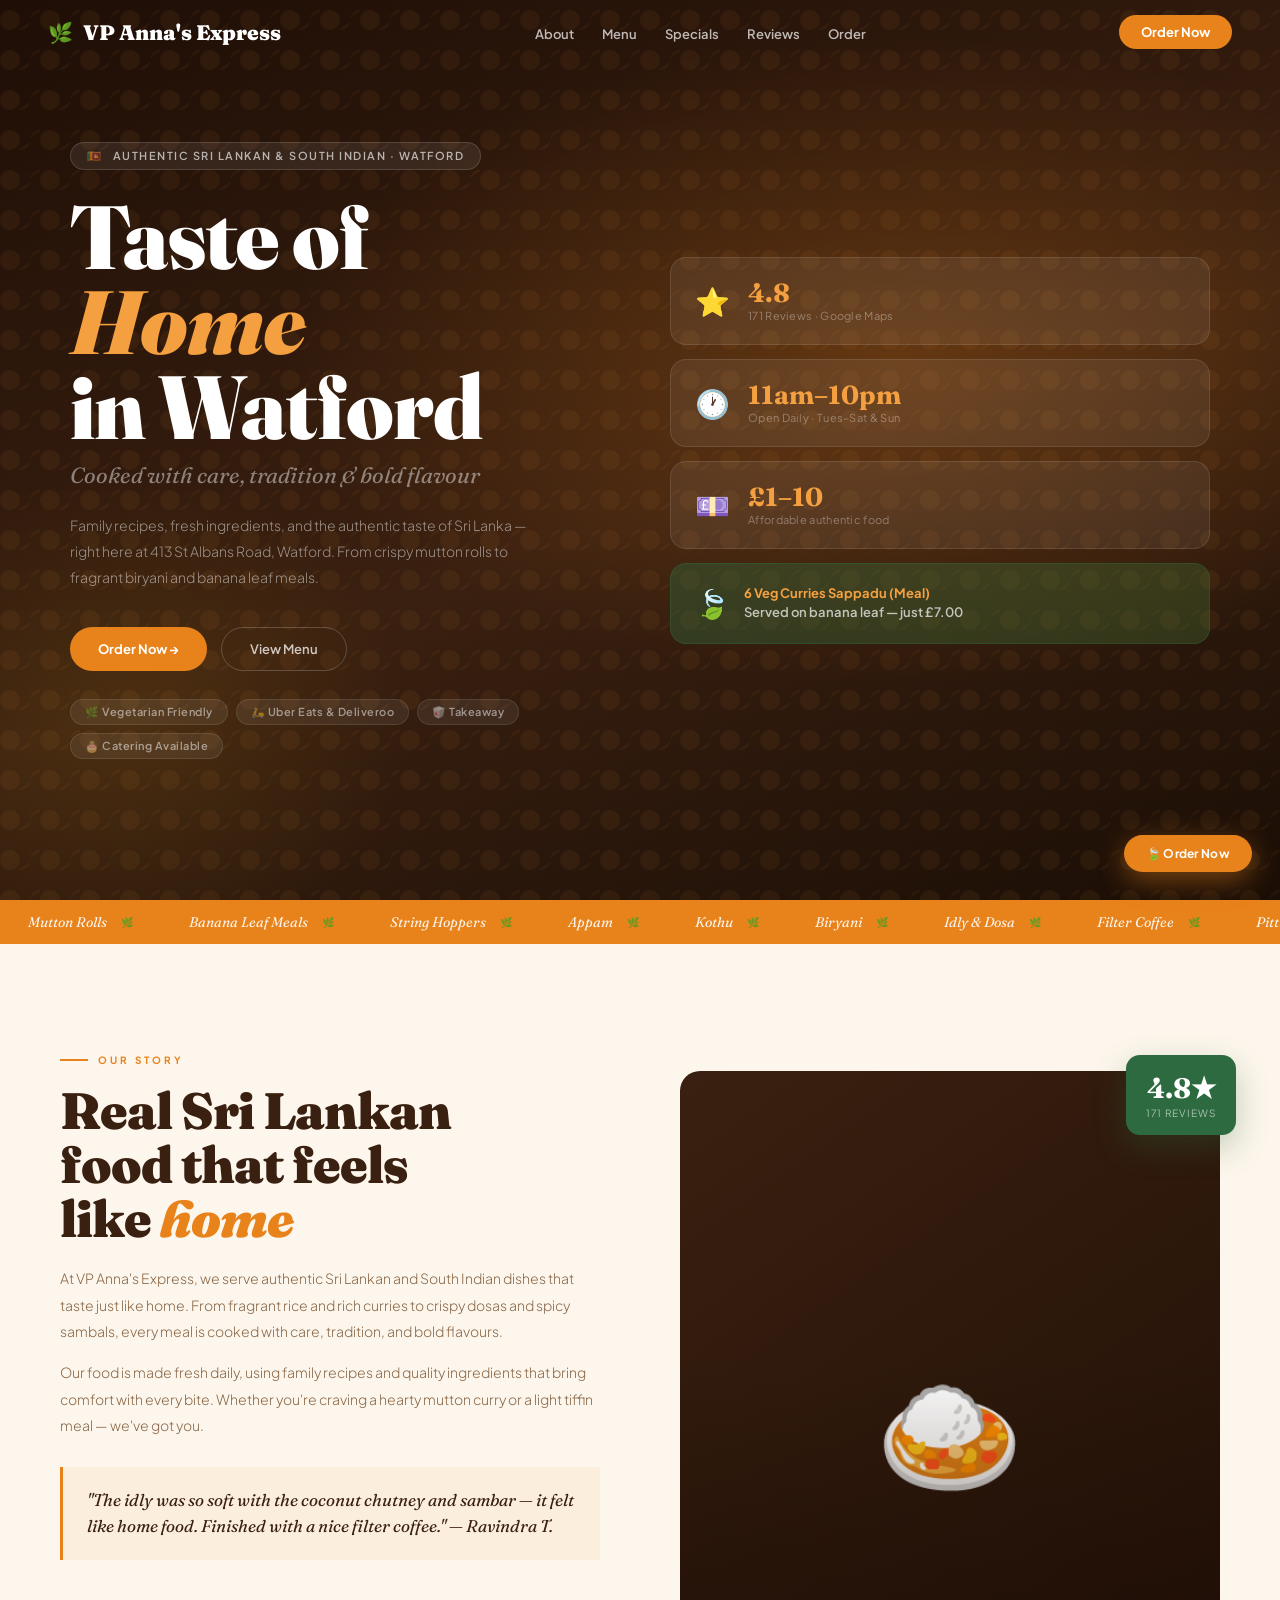
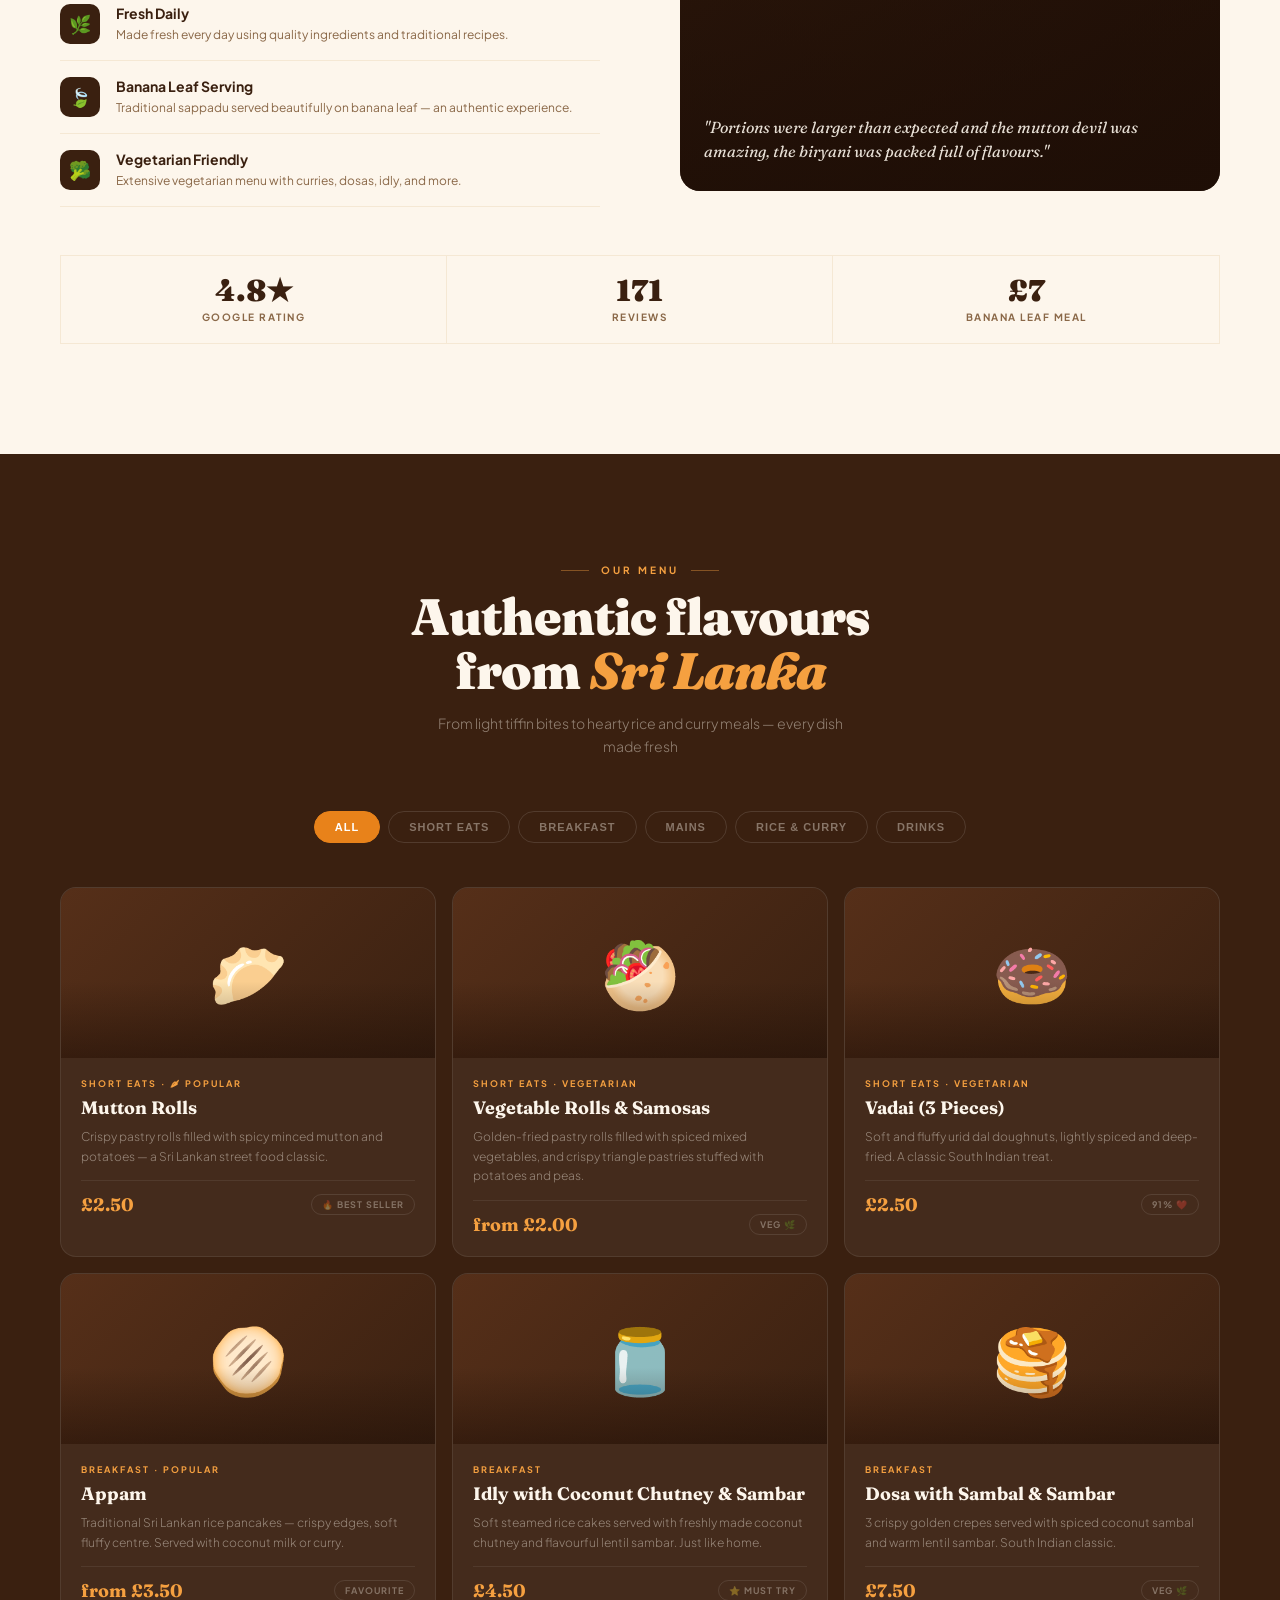
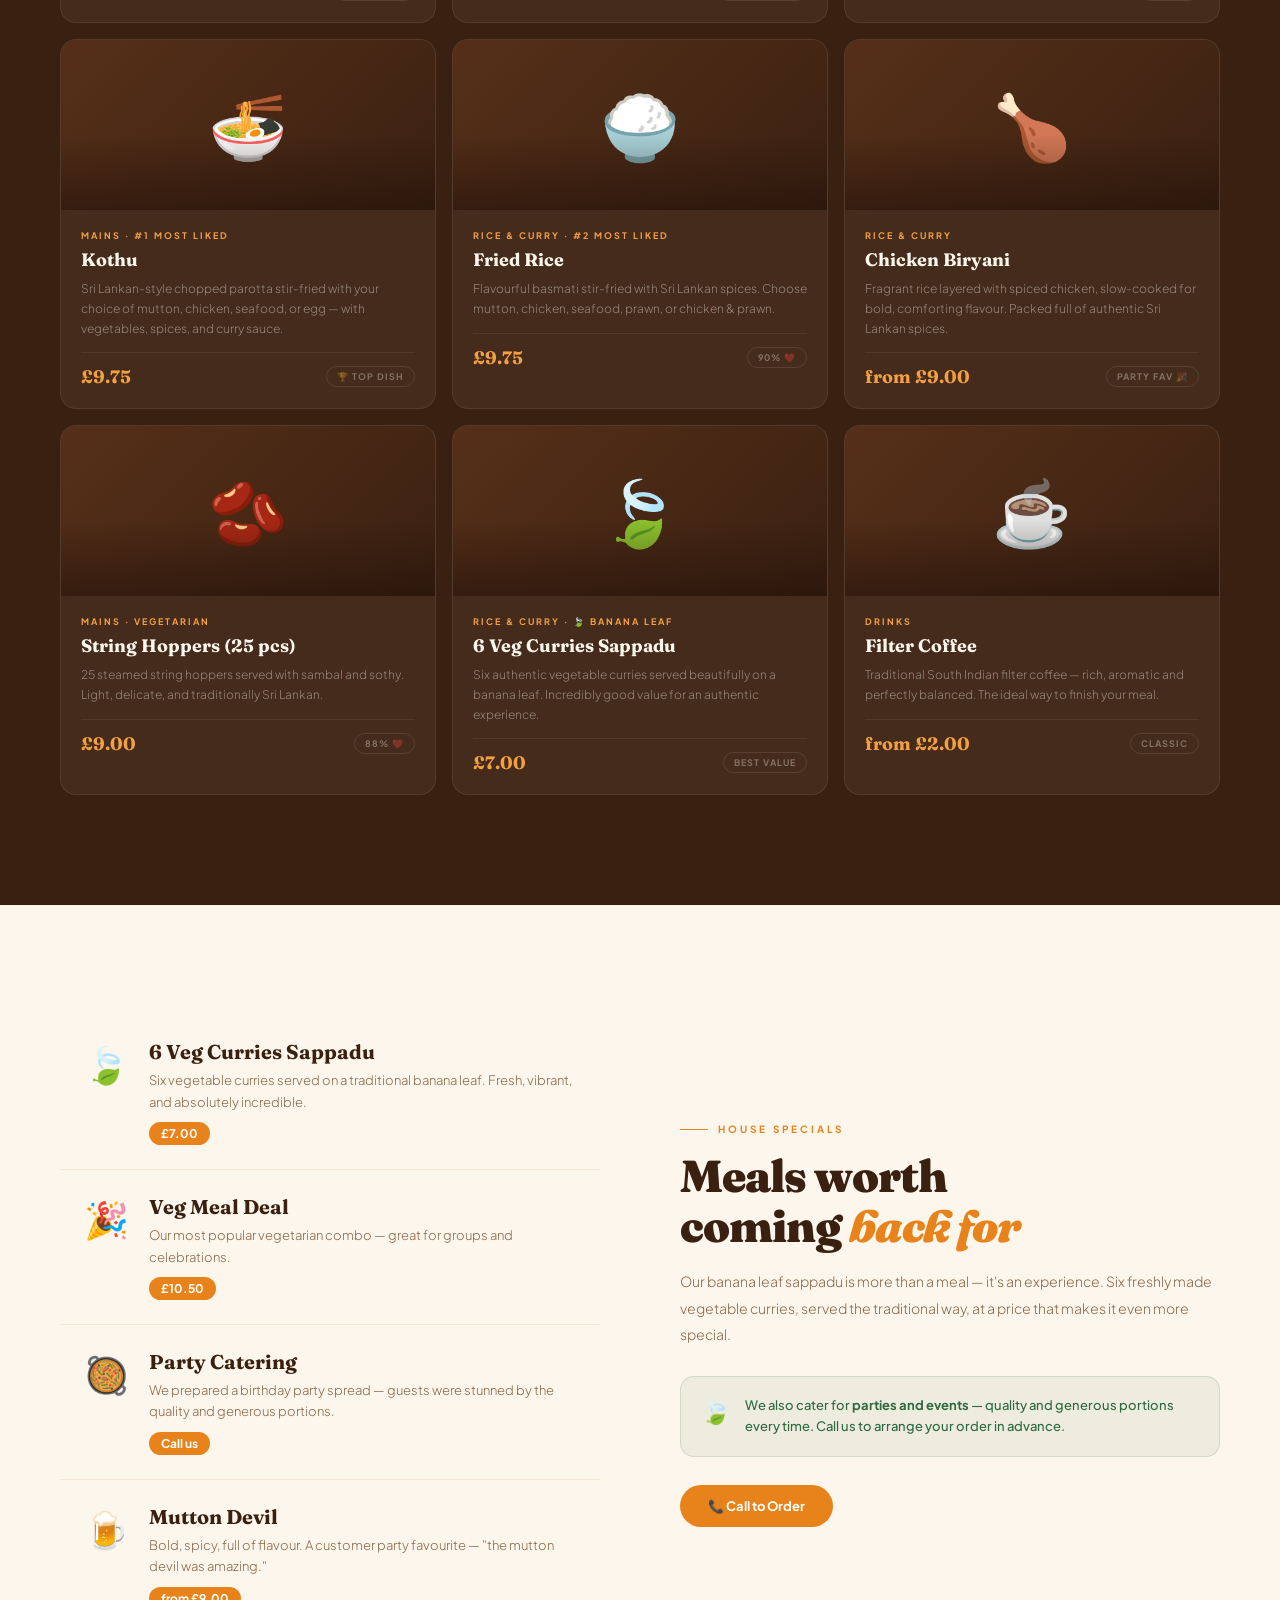
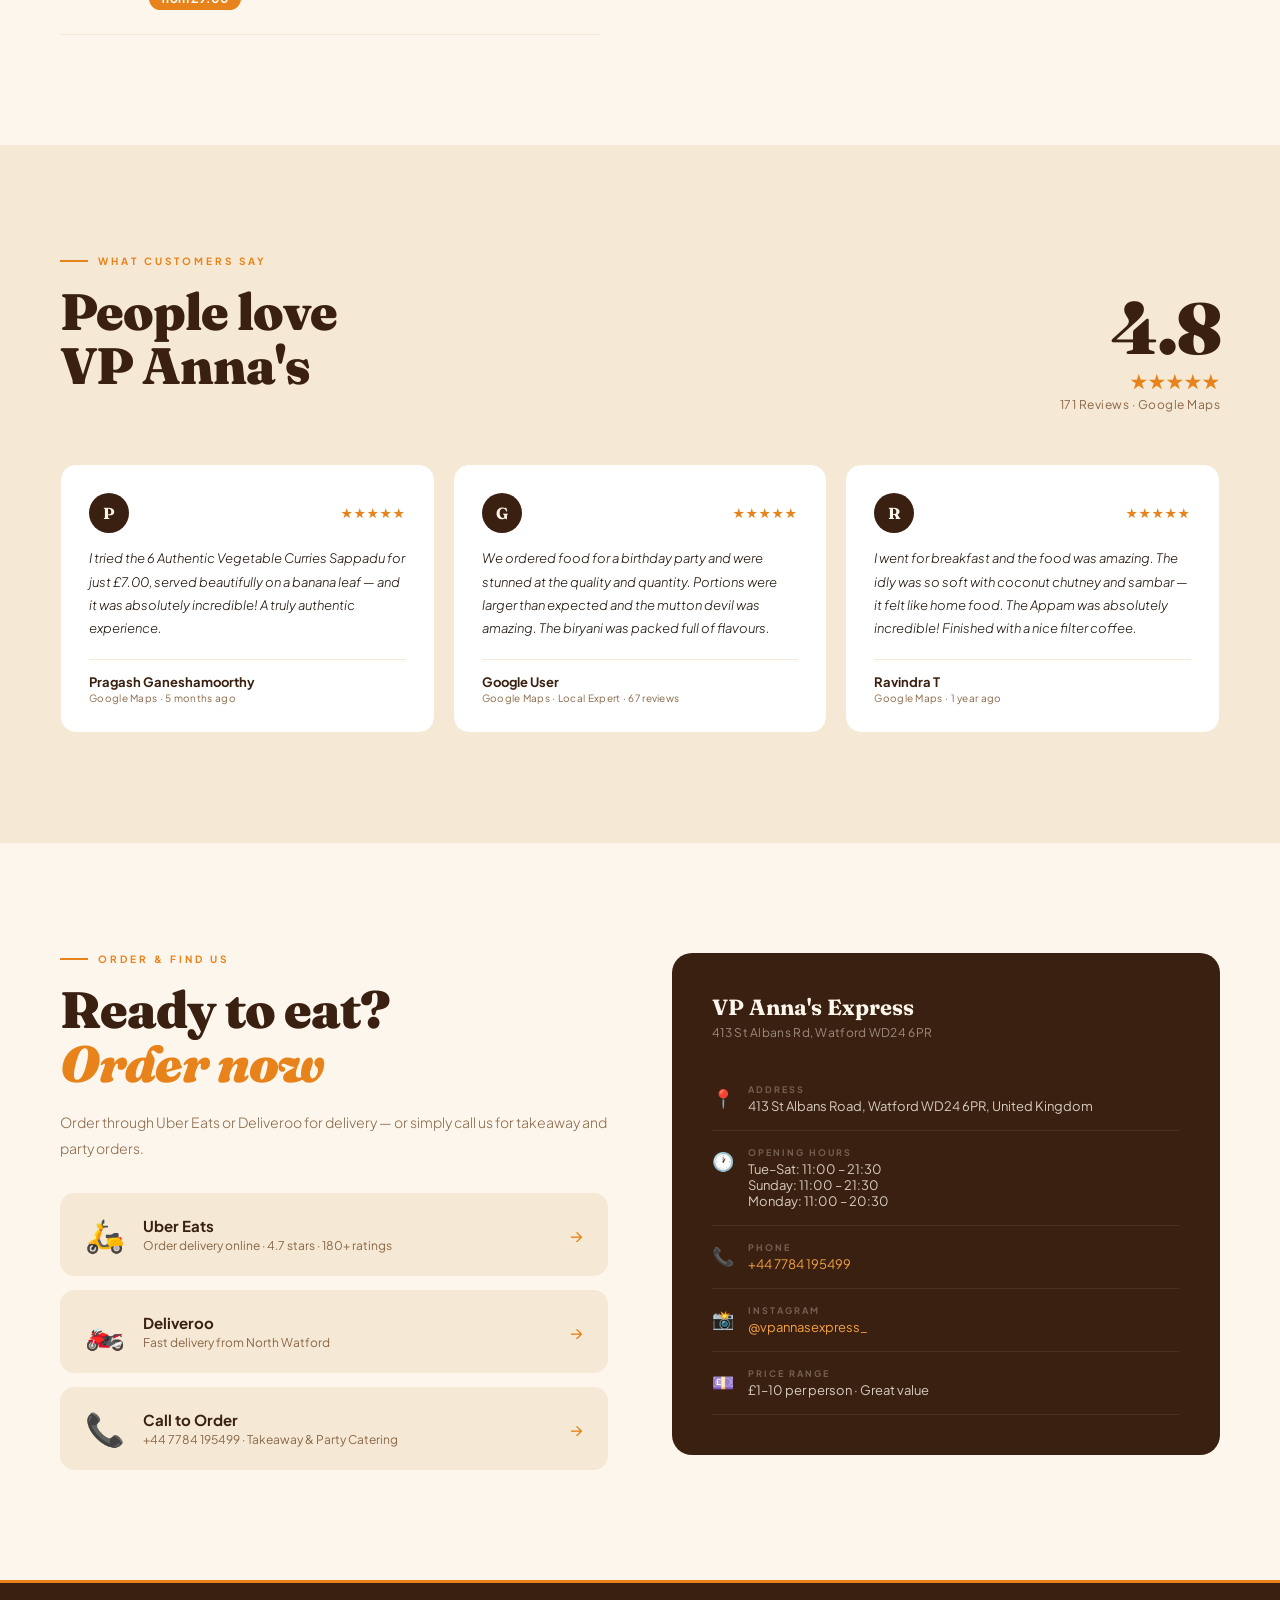
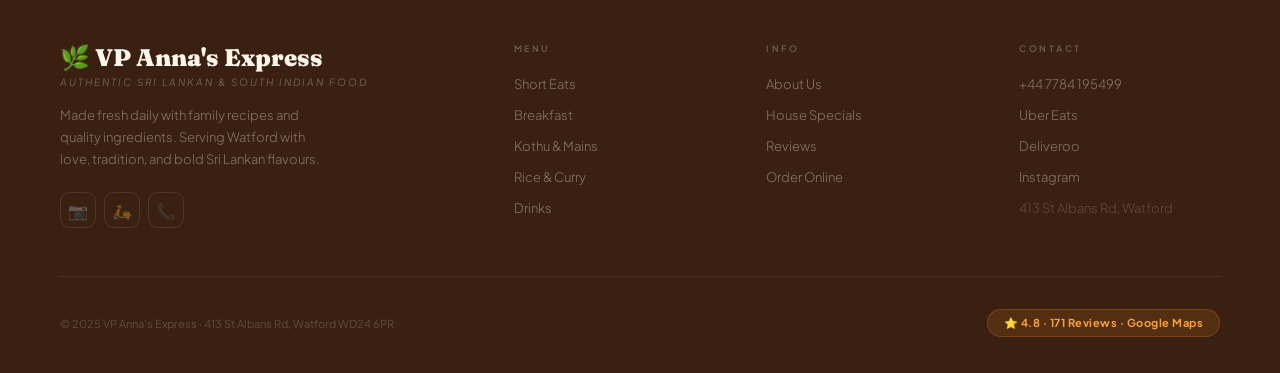
==== index.html @ 119fdb55 "Rename vp-annas-site.html to index.html" ====
<!DOCTYPE html>
<html lang="en">
<head>
<meta charset="UTF-8">
<meta name="viewport" content="width=device-width, initial-scale=1.0">
<title>VP Anna's Express — Authentic Sri Lankan & South Indian Food · Watford</title>
<link rel="preconnect" href="https://fonts.googleapis.com">
<link href="https://fonts.googleapis.com/css2?family=Fraunces:ital,wght@0,400;0,600;0,700;0,900;1,400;1,700&family=Plus+Jakarta+Sans:wght@300;400;500;600;700&display=swap" rel="stylesheet">
<style>
:root {
  --saffron:   #e8821a;
  --saffron-l: #f5a040;
  --turmeric:  #d4a017;
  --curry:     #c05a1a;
  --green:     #2d6a3f;
  --green-l:   #3d8a52;
  --leaf:      #4a7c3a;
  --cream:     #fdf6ec;
  --cream-d:   #f5e8d4;
  --warm:      #3a2010;
  --brown:     #5a3018;
  --muted:     #8a6848;
  --white:     #ffffff;
  --text:      #1e1008;
}
*,*::before,*::after{box-sizing:border-box;margin:0;padding:0}
html{scroll-behavior:smooth}
body{font-family:'Plus Jakarta Sans',sans-serif;background:var(--cream);color:var(--text);overflow-x:hidden}

/* ── NAV ── */
nav{
  position:fixed;top:0;left:0;right:0;z-index:200;
  height:64px;display:flex;align-items:center;justify-content:space-between;
  padding:0 48px;
  background:rgba(253,246,236,0);
  transition:background .4s,box-shadow .4s;
}
nav.scrolled{background:rgba(253,246,236,.97);backdrop-filter:blur(16px);box-shadow:0 2px 20px rgba(58,32,16,.1)}
.nav-logo{
  font-family:'Fraunces',serif;font-size:21px;font-weight:900;
  color:var(--white);text-decoration:none;
  display:flex;align-items:center;gap:10px;
  transition:color .3s;
}
nav.scrolled .nav-logo{color:var(--warm)}
.nav-logo-leaf{font-size:20px}
.nav-links{display:flex;gap:28px;list-style:none}
.nav-links a{
  font-size:13px;font-weight:600;color:rgba(255,255,255,.7);
  text-decoration:none;transition:color .2s;
}
nav.scrolled .nav-links a{color:var(--muted)}
.nav-links a:hover{color:var(--saffron)!important}
.nav-order{
  background:var(--saffron);color:var(--white);
  padding:9px 22px;border-radius:100px;
  font-size:13px;font-weight:700;
  border:none;cursor:pointer;text-decoration:none;
  transition:background .2s,transform .2s;
}
.nav-order:hover{background:var(--saffron-l);transform:translateY(-1px)}
.hbg{display:none;flex-direction:column;gap:5px;cursor:pointer;padding:4px}
.hbg span{width:22px;height:2px;background:var(--white);border-radius:2px;display:block;transition:all .3s}
nav.scrolled .hbg span{background:var(--warm)}
.mob-nav{
  display:none;position:fixed;top:64px;left:0;right:0;z-index:199;
  background:var(--cream);border-bottom:2px solid var(--cream-d);
  padding:20px 32px 28px;flex-direction:column;gap:0;
  box-shadow:0 8px 32px rgba(58,32,16,.1);
}
.mob-nav.open{display:flex}
.mob-nav a{
  font-size:15px;font-weight:600;color:var(--warm);text-decoration:none;
  padding:14px 0;border-bottom:1px solid var(--cream-d);transition:color .2s;
}
.mob-nav a:hover{color:var(--saffron)}

/* ── HERO ── */
.hero{
  min-height:100vh;display:flex;align-items:center;
  background:var(--warm);
  position:relative;overflow:hidden;
}
.hero-bg{
  position:absolute;inset:0;
  background:
    radial-gradient(ellipse 80% 60% at 70% 40%,rgba(232,130,26,.25) 0%,transparent 60%),
    radial-gradient(ellipse 40% 50% at 10% 80%,rgba(212,160,23,.12) 0%,transparent 55%),
    linear-gradient(160deg,#1e0e06 0%,#3a2010 55%,#1a0e06 100%);
}
.hero-pattern{
  position:absolute;inset:0;opacity:.06;
  background-image:url("data:image/svg+xml,%3Csvg width='40' height='40' viewBox='0 0 40 40' xmlns='http://www.w3.org/2000/svg'%3E%3Cg fill='%23f5a040' fill-opacity='1'%3E%3Cpath d='M20 20c0-5.5-4.5-10-10-10S0 14.5 0 20s4.5 10 10 10 10-4.5 10-10zm10 0c0-5.5 4.5-10 10-10s-10 4.5-10 10-4.5 10-10 10 10-4.5 10-10z'/%3E%3C/g%3E%3C/svg%3E");
}
.hero-inner{
  position:relative;z-index:2;width:100%;
  display:grid;grid-template-columns:1fr 1fr;
  gap:60px;align-items:center;
  padding:80px 60px;
  max-width:1260px;margin:0 auto;
}
.hero-eyebrow{
  display:inline-flex;align-items:center;gap:10px;
  background:rgba(255,255,255,.08);border:1px solid rgba(255,255,255,.14);
  border-radius:100px;padding:6px 16px;margin-bottom:24px;
  animation:fadeUp .9s .2s both;
}
.hero-eyebrow-flag{font-size:14px}
.hero-eyebrow span{font-size:11px;font-weight:600;letter-spacing:1.5px;text-transform:uppercase;color:rgba(255,255,255,.65)}
.hero-h1{
  font-family:'Fraunces',serif;font-weight:900;
  font-size:clamp(48px,7vw,90px);line-height:.95;letter-spacing:-1px;
  color:var(--white);margin-bottom:12px;
  animation:fadeUp .9s .4s both;
}
.hero-h1 em{font-style:italic;color:var(--saffron-l)}
.hero-sub{
  font-family:'Fraunces',serif;font-style:italic;
  font-size:clamp(16px,2vw,22px);color:rgba(255,255,255,.45);
  margin-bottom:24px;animation:fadeUp .9s .5s both;
}
.hero-desc{
  font-size:14px;font-weight:300;line-height:1.85;
  color:rgba(255,255,255,.5);max-width:460px;
  margin-bottom:36px;animation:fadeUp .9s .6s both;
}
.hero-btns{display:flex;gap:14px;flex-wrap:wrap;animation:fadeUp .9s .75s both}
.btn-saffron{
  background:var(--saffron);color:var(--white);
  padding:13px 28px;border-radius:100px;
  font-size:13px;font-weight:700;
  border:none;cursor:pointer;text-decoration:none;
  display:inline-flex;align-items:center;gap:8px;
  transition:all .25s;
}
.btn-saffron:hover{background:var(--saffron-l);transform:translateY(-2px);box-shadow:0 8px 28px rgba(232,130,26,.35)}
.btn-ghost-w{
  background:transparent;color:rgba(255,255,255,.75);
  padding:13px 28px;border-radius:100px;
  font-size:13px;font-weight:600;
  border:1px solid rgba(255,255,255,.2);
  cursor:pointer;text-decoration:none;
  display:inline-flex;align-items:center;gap:8px;
  transition:all .25s;
}
.btn-ghost-w:hover{border-color:rgba(255,255,255,.5);color:var(--white)}
.hero-tags{
  display:flex;gap:8px;flex-wrap:wrap;
  margin-top:28px;animation:fadeUp .9s .9s both;
}
.hero-tag{
  background:rgba(255,255,255,.07);border:1px solid rgba(255,255,255,.1);
  border-radius:100px;padding:5px 14px;
  font-size:11px;font-weight:600;letter-spacing:.5px;
  color:rgba(255,255,255,.5);
}

/* hero right */
.hero-right{display:flex;flex-direction:column;gap:14px;animation:fadeUp .9s .5s both}
.hero-card{
  background:rgba(255,255,255,.07);border:1px solid rgba(255,255,255,.1);
  border-radius:16px;padding:22px 24px;
  display:flex;align-items:center;gap:18px;
  transition:background .2s;
}
.hero-card:hover{background:rgba(255,255,255,.11)}
.hero-card-icon{font-size:28px;flex-shrink:0}
.hero-card-num{
  font-family:'Fraunces',serif;font-weight:700;font-size:26px;
  color:var(--saffron-l);line-height:1;margin-bottom:3px;
}
.hero-card-lbl{font-size:11px;color:rgba(255,255,255,.35);letter-spacing:.3px}
.hero-banana-leaf{
  background:linear-gradient(135deg,rgba(45,106,63,.4),rgba(74,124,58,.3));
  border:1px solid rgba(45,106,63,.4);
  border-radius:16px;padding:20px 24px;
  display:flex;align-items:center;gap:14px;
}
.hero-banana-text{font-size:13px;font-weight:600;color:rgba(255,255,255,.7);line-height:1.5}
.hero-banana-text strong{color:var(--saffron-l)}

@keyframes fadeUp{from{opacity:0;transform:translateY(22px)}to{opacity:1;transform:translateY(0)}}

/* ── TICKER ── */
.ticker{overflow:hidden;padding:13px 0;background:var(--saffron)}
.ticker-track{display:flex;animation:ticker 22s linear infinite;white-space:nowrap}
.ticker-item{
  font-family:'Fraunces',serif;font-style:italic;font-size:14px;
  color:rgba(255,255,255,.9);padding:0 28px;
  display:inline-flex;align-items:center;gap:14px;
}
.ticker-item::after{content:'🌿';font-size:10px;font-style:normal}
@keyframes ticker{from{transform:translateX(0)}to{transform:translateX(-50%)}}

/* ── ABOUT ── */
#about{padding:110px 60px;background:var(--cream)}
.ab-inner{max-width:1240px;margin:0 auto}
.ab-grid{display:grid;grid-template-columns:1fr 1fr;gap:80px;align-items:center}
.sec-tag{
  font-size:10px;font-weight:700;letter-spacing:3px;text-transform:uppercase;
  color:var(--saffron);display:flex;align-items:center;gap:10px;margin-bottom:18px;
}
.sec-tag::before{content:'';width:28px;height:1.5px;background:var(--saffron)}
.sec-h2{
  font-family:'Fraunces',serif;font-weight:900;
  font-size:clamp(36px,4vw,54px);line-height:1.05;letter-spacing:-1px;
  color:var(--warm);margin-bottom:20px;
}
.sec-h2 em{font-style:italic;color:var(--saffron)}
.ab-text{font-size:14px;font-weight:300;line-height:1.9;color:var(--muted);margin-bottom:14px}
.ab-quote{
  margin:28px 0;padding:20px 24px;
  background:rgba(232,130,26,.07);border-left:3px solid var(--saffron);
  font-family:'Fraunces',serif;font-style:italic;font-size:17px;
  color:var(--warm);line-height:1.55;
}
.ab-feats{display:flex;flex-direction:column;gap:0;margin-top:28px}
.abfeat{
  display:flex;gap:16px;padding:16px 0;
  border-bottom:1px solid var(--cream-d);transition:padding-left .2s;
}
.abfeat:hover{padding-left:8px}
.abfeat-icon{
  width:40px;height:40px;background:var(--warm);border-radius:10px;
  display:flex;align-items:center;justify-content:center;
  font-size:18px;flex-shrink:0;
}
.abfeat-title{font-weight:700;font-size:14px;color:var(--warm);margin-bottom:3px}
.abfeat-desc{font-size:12px;color:var(--muted);line-height:1.6}

.ab-right{position:relative}
.ab-img{
  aspect-ratio:3/4;border-radius:20px;overflow:hidden;
  background:linear-gradient(145deg,#3a2010,#1e0e06);
  display:flex;align-items:center;justify-content:center;
  font-size:120px;position:relative;
}
.ab-img::after{
  content:'';position:absolute;inset:0;
  background:linear-gradient(180deg,transparent 40%,rgba(30,14,6,.75) 100%);
}
.ab-img-caption{
  position:absolute;bottom:28px;left:24px;right:24px;z-index:2;
  font-family:'Fraunces',serif;font-style:italic;
  font-size:16px;color:rgba(253,246,236,.9);line-height:1.5;
}
.ab-badge{
  position:absolute;top:-16px;right:-16px;
  background:var(--green);border-radius:14px;padding:16px 20px;
  box-shadow:0 12px 32px rgba(45,106,63,.3);text-align:center;
}
.ab-badge-num{font-family:'Fraunces',serif;font-weight:700;font-size:28px;color:var(--white)}
.ab-badge-txt{font-size:10px;color:rgba(255,255,255,.6);letter-spacing:1px;text-transform:uppercase;margin-top:2px}
.ab-stats{display:grid;grid-template-columns:repeat(3,1fr);border:1.5px solid var(--cream-d);margin-top:28px}
.abstat{padding:20px 14px;text-align:center;border-right:1.5px solid var(--cream-d);transition:background .2s}
.abstat:last-child{border-right:none}
.abstat:hover{background:rgba(232,130,26,.05)}
.abstat-n{font-family:'Fraunces',serif;font-weight:900;font-size:30px;color:var(--warm);line-height:1;margin-bottom:5px}
.abstat-l{font-size:10px;font-weight:700;letter-spacing:1.5px;text-transform:uppercase;color:var(--muted)}

/* ── MENU ── */
#menu{padding:110px 60px;background:var(--warm)}
.mn-inner{max-width:1240px;margin:0 auto}
.sec-h2-l{
  font-family:'Fraunces',serif;font-weight:900;
  font-size:clamp(36px,4vw,54px);line-height:1.05;letter-spacing:-1px;
  color:var(--cream);margin-bottom:14px;
}
.sec-h2-l em{font-style:italic;color:var(--saffron-l)}
.sec-d-l{font-size:14px;font-weight:300;color:rgba(253,246,236,.45);max-width:440px;margin:0 auto;line-height:1.7}
.mn-head{text-align:center;margin-bottom:52px}
.sec-tag-c{
  font-size:10px;font-weight:700;letter-spacing:3px;text-transform:uppercase;
  color:var(--saffron-l);display:flex;align-items:center;justify-content:center;gap:12px;margin-bottom:14px;
}
.sec-tag-c::before,.sec-tag-c::after{content:'';width:28px;height:1px;background:var(--saffron-l);opacity:.4}
.mn-tabs{display:flex;justify-content:center;flex-wrap:wrap;gap:8px;margin-bottom:44px}
.mtab{
  padding:9px 20px;border-radius:100px;
  font-size:11px;font-weight:700;letter-spacing:1px;text-transform:uppercase;
  background:transparent;color:rgba(253,246,236,.4);
  border:1px solid rgba(255,255,255,.12);cursor:pointer;transition:all .2s;
}
.mtab.active,.mtab:hover{background:var(--saffron);color:var(--white);border-color:var(--saffron)}
.mn-grid{display:grid;grid-template-columns:repeat(3,1fr);gap:16px}
.mcard{
  background:rgba(255,255,255,.05);border:1px solid rgba(255,255,255,.08);
  border-radius:16px;overflow:hidden;
  transition:all .3s;cursor:default;
}
.mcard:hover{background:rgba(255,255,255,.1);transform:translateY(-4px);border-color:rgba(232,130,26,.3)}
.mcard-img{
  height:170px;background:linear-gradient(135deg,rgba(90,48,24,.8),rgba(58,32,16,.9));
  display:flex;align-items:center;justify-content:center;
  font-size:64px;position:relative;overflow:hidden;
}
.mcard-img::after{content:'';position:absolute;inset:0;background:linear-gradient(180deg,transparent 55%,rgba(30,14,6,.5) 100%)}
.mcard-body{padding:20px}
.mcard-cat{font-size:9px;font-weight:700;letter-spacing:2px;text-transform:uppercase;color:var(--saffron-l);margin-bottom:8px}
.mcard-name{font-family:'Fraunces',serif;font-weight:700;font-size:18px;color:var(--cream);margin-bottom:8px;line-height:1.2}
.mcard-desc{font-size:12px;font-weight:300;color:rgba(253,246,236,.45);line-height:1.65;margin-bottom:14px}
.mcard-foot{display:flex;justify-content:space-between;align-items:center;padding-top:12px;border-top:1px solid rgba(255,255,255,.07)}
.mcard-price{font-family:'Fraunces',serif;font-weight:700;font-size:18px;color:var(--saffron-l)}
.mcard-badge{font-size:9px;font-weight:700;letter-spacing:1px;text-transform:uppercase;padding:4px 10px;border:1px solid rgba(255,255,255,.1);color:rgba(253,246,236,.35);border-radius:100px}

/* ── SPECIALS ── */
#specials{padding:110px 60px;background:var(--cream)}
.sp-inner{max-width:1240px;margin:0 auto}
.sp-grid{display:grid;grid-template-columns:1fr 1fr;gap:80px;align-items:center}
.sp-meals{display:flex;flex-direction:column;gap:0}
.sp-meal{
  display:flex;gap:20px;align-items:flex-start;
  padding:24px;border-bottom:1.5px solid var(--cream-d);
  transition:background .2s,padding-left .2s;
  border-radius:0;
}
.sp-meal:hover{background:rgba(232,130,26,.05);padding-left:32px}
.sp-meal-icon{font-size:36px;flex-shrink:0;padding-top:2px}
.sp-meal-name{font-family:'Fraunces',serif;font-weight:700;font-size:20px;color:var(--warm);margin-bottom:6px}
.sp-meal-desc{font-size:13px;font-weight:300;color:var(--muted);line-height:1.65;margin-bottom:8px}
.sp-meal-price{
  display:inline-flex;align-items:center;gap:6px;
  background:var(--saffron);color:var(--white);
  border-radius:100px;padding:4px 12px;
  font-size:12px;font-weight:700;
}
.sp-right .sec-tag{margin-bottom:16px}
.sp-h2{
  font-family:'Fraunces',serif;font-weight:900;
  font-size:clamp(34px,3.5vw,50px);letter-spacing:-1px;
  color:var(--warm);margin-bottom:18px;line-height:1.1;
}
.sp-h2 em{font-style:italic;color:var(--saffron)}
.sp-text{font-size:14px;font-weight:300;line-height:1.9;color:var(--muted);margin-bottom:28px}
.sp-leaf-note{
  display:flex;align-items:flex-start;gap:14px;
  background:rgba(45,106,63,.07);border:1px solid rgba(45,106,63,.15);
  border-radius:14px;padding:18px 20px;margin-bottom:28px;
}
.sp-leaf-note p{font-size:13px;color:var(--green);line-height:1.65;font-weight:500}

/* ── REVIEWS ── */
#reviews{padding:110px 60px;background:var(--cream-d)}
.rv-inner{max-width:1240px;margin:0 auto}
.rv-head{display:flex;justify-content:space-between;align-items:flex-end;margin-bottom:52px}
.rv-rating{text-align:right}
.rv-big{font-family:'Fraunces',serif;font-weight:900;font-size:72px;color:var(--warm);line-height:1;letter-spacing:-2px}
.rv-stars{color:var(--saffron);font-size:20px;margin:4px 0}
.rv-count{font-size:12px;color:var(--muted);letter-spacing:.5px}
.rv-grid{display:grid;grid-template-columns:repeat(3,1fr);gap:18px}
.rcard{
  background:var(--white);padding:28px;border-radius:16px;
  border:1.5px solid var(--cream-d);transition:all .3s;
}
.rcard:hover{transform:translateY(-4px);box-shadow:0 16px 40px rgba(58,32,16,.1);border-color:var(--saffron)}
.rcard-top{display:flex;justify-content:space-between;align-items:center;margin-bottom:14px}
.rcard-av{
  width:40px;height:40px;border-radius:50%;background:var(--warm);
  display:flex;align-items:center;justify-content:center;
  font-family:'Fraunces',serif;font-size:16px;color:var(--cream);font-weight:700;flex-shrink:0;
}
.rcard-stars{color:var(--saffron);font-size:13px;letter-spacing:2px}
.rcard-text{font-size:13px;font-weight:300;color:var(--text);line-height:1.8;margin-bottom:18px;font-style:italic}
.rcard-foot{padding-top:14px;border-top:1.5px solid var(--cream-d)}
.rcard-name{font-weight:700;font-size:13px;color:var(--warm)}
.rcard-src{font-size:10px;color:var(--muted);margin-top:2px;letter-spacing:.3px}

/* ── ORDER ── */
#order{padding:110px 60px;background:var(--cream)}
.or-inner{max-width:1240px;margin:0 auto}
.or-grid{display:grid;grid-template-columns:1fr 1fr;gap:64px;align-items:start}
.or-platforms{display:flex;flex-direction:column;gap:14px;margin-top:32px}
.or-platform{
  display:flex;align-items:center;gap:18px;
  background:var(--cream-d);border:1.5px solid var(--cream-d);
  border-radius:14px;padding:20px 24px;
  text-decoration:none;transition:all .2s;
}
.or-platform:hover{border-color:var(--saffron);background:rgba(232,130,26,.05);transform:translateX(6px)}
.or-platform-icon{font-size:32px;flex-shrink:0}
.or-platform-name{font-weight:700;font-size:15px;color:var(--warm);margin-bottom:3px}
.or-platform-desc{font-size:12px;color:var(--muted)}
.or-platform-arrow{margin-left:auto;font-size:18px;color:var(--saffron)}

.or-info{background:var(--warm);border-radius:20px;padding:40px;color:var(--cream)}
.or-info-title{font-family:'Fraunces',serif;font-weight:700;font-size:22px;margin-bottom:4px}
.or-info-sub{font-size:12px;color:rgba(253,246,236,.5);margin-bottom:28px;letter-spacing:.3px}
.or-info-items{display:flex;flex-direction:column;gap:0}
.or-info-item{display:flex;gap:14px;align-items:flex-start;padding:16px 0;border-bottom:1px solid rgba(255,255,255,.07)}
.or-info-ico{font-size:18px;flex-shrink:0;padding-top:2px}
.or-info-lbl{font-size:9px;font-weight:700;letter-spacing:2px;text-transform:uppercase;color:rgba(253,246,236,.3);margin-bottom:3px}
.or-info-val{font-size:13px;color:rgba(253,246,236,.8)}
.or-info-val a{color:var(--saffron-l);text-decoration:none}

/* ── FOOTER ── */
footer{background:var(--warm);padding:60px 60px 36px;border-top:3px solid var(--saffron)}
.ft-inner{max-width:1240px;margin:0 auto}
.ft-top{
  display:grid;grid-template-columns:2fr 1fr 1fr 1fr;gap:52px;
  padding-bottom:48px;border-bottom:1px solid rgba(255,255,255,.08);margin-bottom:32px;
}
.ft-logo{font-family:'Fraunces',serif;font-weight:900;font-size:24px;color:var(--cream);margin-bottom:4px}
.ft-slogan{font-size:10px;letter-spacing:2px;text-transform:uppercase;color:rgba(253,246,236,.3);margin-bottom:16px;font-style:italic}
.ft-desc{font-size:13px;font-weight:300;color:rgba(253,246,236,.4);line-height:1.7;margin-bottom:22px;max-width:260px}
.ft-socials{display:flex;gap:8px}
.ftsoc{
  width:36px;height:36px;border-radius:10px;
  border:1px solid rgba(255,255,255,.1);
  display:flex;align-items:center;justify-content:center;
  font-size:16px;color:rgba(255,255,255,.35);text-decoration:none;
  transition:all .2s;
}
.ftsoc:hover{background:var(--saffron);border-color:var(--saffron);color:var(--white)}
.ft-col-h{font-size:9px;font-weight:700;letter-spacing:2.5px;text-transform:uppercase;color:rgba(253,246,236,.25);margin-bottom:18px}
.ft-links{list-style:none;display:flex;flex-direction:column;gap:10px}
.ft-links a{font-size:13px;font-weight:300;color:rgba(253,246,236,.4);text-decoration:none;transition:color .2s}
.ft-links a:hover{color:var(--saffron-l)}
.ft-bottom{display:flex;justify-content:space-between;align-items:center;flex-wrap:wrap;gap:12px}
.ft-copy{font-size:11px;color:rgba(253,246,236,.2)}
.ft-badge{
  display:flex;align-items:center;gap:8px;
  background:rgba(232,130,26,.15);border:1px solid rgba(232,130,26,.25);
  border-radius:100px;padding:6px 16px;
}
.ft-badge span{font-size:11px;color:var(--saffron-l);font-weight:700;letter-spacing:.5px}

/* ── FLOAT ── */
.float{
  position:fixed;bottom:28px;right:28px;z-index:100;
  background:var(--saffron);color:var(--white);
  padding:11px 22px;border-radius:100px;
  font-size:12px;font-weight:700;letter-spacing:.3px;
  box-shadow:0 8px 28px rgba(232,130,26,.45);
  text-decoration:none;display:flex;align-items:center;gap:8px;
  transition:all .2s;animation:floatAnim 3s ease-in-out infinite;
}
.float:hover{background:var(--saffron-l);transform:translateY(-3px)}
@keyframes floatAnim{0%,100%{transform:translateY(0)}50%{transform:translateY(-5px)}}

/* ── REVEAL ── */
.reveal{opacity:0;transform:translateY(24px);transition:opacity .75s,transform .75s}
.reveal.visible{opacity:1;transform:translateY(0)}
.rd1{transition-delay:.1s}.rd2{transition-delay:.2s}.rd3{transition-delay:.3s}

/* ── MOBILE ── */
@media(max-width:960px){
  nav{padding:0 24px}
  .nav-links,.nav-order{display:none}
  .hbg{display:flex}
  .hero-inner{grid-template-columns:1fr;padding:80px 28px 60px;gap:40px}
  .hero-right{display:none}
  .hero-h1{font-size:clamp(46px,13vw,72px)}
  #about,#menu,#specials,#reviews,#order{padding:72px 24px}
  .ab-grid,.sp-grid,.or-grid{grid-template-columns:1fr;gap:48px}
  .ab-right{display:none}
  .mn-grid,.rv-grid{grid-template-columns:1fr;gap:12px}
  .ft-top{grid-template-columns:1fr;gap:32px}
  footer{padding:48px 24px 28px}
  .ab-stats{grid-template-columns:1fr 1fr 1fr}
  .rv-head{flex-direction:column;align-items:flex-start;gap:16px}
}
@media(max-width:600px){
  .hero-btns{flex-direction:column}
  .btn-saffron,.btn-ghost-w{width:100%;justify-content:center}
}
</style>
</head>
<body>

<!-- NAV -->
<nav id="nav">
  <a href="#" class="nav-logo">
    <span class="nav-logo-leaf">🌿</span>
    VP Anna's Express
  </a>
  <ul class="nav-links">
    <li><a href="#about">About</a></li>
    <li><a href="#menu">Menu</a></li>
    <li><a href="#specials">Specials</a></li>
    <li><a href="#reviews">Reviews</a></li>
    <li><a href="#order">Order</a></li>
  </ul>
  <a href="#order" class="nav-order">Order Now</a>
  <div class="hbg" id="hbg"><span></span><span></span><span></span></div>
</nav>
<div class="mob-nav" id="mobNav">
  <a href="#about">About Us</a>
  <a href="#menu">Our Menu</a>
  <a href="#specials">Special Meals</a>
  <a href="#reviews">Reviews</a>
  <a href="#order" style="color:var(--saffron)">Order Now →</a>
  <a href="tel:+447784195499">📞 +44 7784 195499</a>
</div>

<!-- HERO -->
<section class="hero">
  <div class="hero-bg"></div>
  <div class="hero-pattern"></div>
  <div class="hero-inner">
    <div>
      <div class="hero-eyebrow">
        <span class="hero-eyebrow-flag">🇱🇰</span>
        <span>Authentic Sri Lankan & South Indian · Watford</span>
      </div>
      <h1 class="hero-h1">
        Taste of<br>
        <em>Home</em><br>
        in Watford
      </h1>
      <p class="hero-sub">Cooked with care, tradition & bold flavour</p>
      <p class="hero-desc">Family recipes, fresh ingredients, and the authentic taste of Sri Lanka — right here at 413 St Albans Road, Watford. From crispy mutton rolls to fragrant biryani and banana leaf meals.</p>
      <div class="hero-btns">
        <a href="#order" class="btn-saffron">Order Now →</a>
        <a href="#menu" class="btn-ghost-w">View Menu</a>
      </div>
      <div class="hero-tags">
        <span class="hero-tag">🌿 Vegetarian Friendly</span>
        <span class="hero-tag">🛵 Uber Eats & Deliveroo</span>
        <span class="hero-tag">🥡 Takeaway</span>
        <span class="hero-tag">🎂 Catering Available</span>
      </div>
    </div>
    <div class="hero-right">
      <div class="hero-card">
        <div class="hero-card-icon">⭐</div>
        <div>
          <div class="hero-card-num">4.8</div>
          <div class="hero-card-lbl">171 Reviews · Google Maps</div>
        </div>
      </div>
      <div class="hero-card">
        <div class="hero-card-icon">🕐</div>
        <div>
          <div class="hero-card-num">11am–10pm</div>
          <div class="hero-card-lbl">Open Daily · Tues–Sat & Sun</div>
        </div>
      </div>
      <div class="hero-card">
        <div class="hero-card-icon">💷</div>
        <div>
          <div class="hero-card-num">£1–10</div>
          <div class="hero-card-lbl">Affordable authentic food</div>
        </div>
      </div>
      <div class="hero-banana-leaf">
        <div style="font-size:28px">🍃</div>
        <div class="hero-banana-text">
          <strong>6 Veg Curries Sappadu (Meal)</strong><br>
          Served on banana leaf — just £7.00
        </div>
      </div>
    </div>
  </div>
</section>

<!-- TICKER -->
<div class="ticker">
  <div class="ticker-track">
    <span class="ticker-item">Mutton Rolls</span>
    <span class="ticker-item">Banana Leaf Meals</span>
    <span class="ticker-item">String Hoppers</span>
    <span class="ticker-item">Appam</span>
    <span class="ticker-item">Kothu</span>
    <span class="ticker-item">Biryani</span>
    <span class="ticker-item">Idly & Dosa</span>
    <span class="ticker-item">Filter Coffee</span>
    <span class="ticker-item">Pittu</span>
    <span class="ticker-item">Vadai</span>
    <span class="ticker-item">Mutton Rolls</span>
    <span class="ticker-item">Banana Leaf Meals</span>
    <span class="ticker-item">String Hoppers</span>
    <span class="ticker-item">Appam</span>
    <span class="ticker-item">Kothu</span>
    <span class="ticker-item">Biryani</span>
    <span class="ticker-item">Idly & Dosa</span>
    <span class="ticker-item">Filter Coffee</span>
    <span class="ticker-item">Pittu</span>
    <span class="ticker-item">Vadai</span>
  </div>
</div>

<!-- ABOUT -->
<section id="about">
  <div class="ab-inner">
    <div class="ab-grid">
      <div class="reveal">
        <div class="sec-tag">Our Story</div>
        <h2 class="sec-h2">Real Sri Lankan<br>food that feels<br>like <em>home</em></h2>
        <p class="ab-text">At VP Anna's Express, we serve authentic Sri Lankan and South Indian dishes that taste just like home. From fragrant rice and rich curries to crispy dosas and spicy sambals, every meal is cooked with care, tradition, and bold flavours.</p>
        <p class="ab-text">Our food is made fresh daily, using family recipes and quality ingredients that bring comfort with every bite. Whether you're craving a hearty mutton curry or a light tiffin meal — we've got you.</p>
        <div class="ab-quote">"The idly was so soft with the coconut chutney and sambar — it felt like home food. Finished with a nice filter coffee." — Ravindra T.</div>
        <div class="ab-feats">
          <div class="abfeat">
            <div class="abfeat-icon">🌿</div>
            <div>
              <div class="abfeat-title">Fresh Daily</div>
              <p class="abfeat-desc">Made fresh every day using quality ingredients and traditional recipes.</p>
            </div>
          </div>
          <div class="abfeat">
            <div class="abfeat-icon">🍃</div>
            <div>
              <div class="abfeat-title">Banana Leaf Serving</div>
              <p class="abfeat-desc">Traditional sappadu served beautifully on banana leaf — an authentic experience.</p>
            </div>
          </div>
          <div class="abfeat">
            <div class="abfeat-icon">🥦</div>
            <div>
              <div class="abfeat-title">Vegetarian Friendly</div>
              <p class="abfeat-desc">Extensive vegetarian menu with curries, dosas, idly, and more.</p>
            </div>
          </div>
        </div>
      </div>
      <div class="ab-right reveal rd1">
        <div class="ab-img">🍛
          <div class="ab-img-caption">"Portions were larger than expected and the mutton devil was amazing, the biryani was packed full of flavours."</div>
        </div>
        <div class="ab-badge">
          <div class="ab-badge-num">4.8★</div>
          <div class="ab-badge-txt">171 Reviews</div>
        </div>
      </div>
    </div>
    <div class="ab-stats reveal" style="margin-top:48px">
      <div class="abstat"><div class="abstat-n">4.8★</div><div class="abstat-l">Google Rating</div></div>
      <div class="abstat"><div class="abstat-n">171</div><div class="abstat-l">Reviews</div></div>
      <div class="abstat"><div class="abstat-n">£7</div><div class="abstat-l">Banana Leaf Meal</div></div>
    </div>
  </div>
</section>

<!-- MENU -->
<section id="menu">
  <div class="mn-inner">
    <div class="mn-head reveal">
      <div class="sec-tag-c">Our Menu</div>
      <h2 class="sec-h2-l">Authentic flavours<br>from <em>Sri Lanka</em></h2>
      <p class="sec-d-l">From light tiffin bites to hearty rice and curry meals — every dish made fresh</p>
    </div>
    <div class="mn-tabs reveal">
      <button class="mtab active" onclick="fMenu(this,'all')">All</button>
      <button class="mtab" onclick="fMenu(this,'snack')">Short Eats</button>
      <button class="mtab" onclick="fMenu(this,'breakfast')">Breakfast</button>
      <button class="mtab" onclick="fMenu(this,'main')">Mains</button>
      <button class="mtab" onclick="fMenu(this,'rice')">Rice & Curry</button>
      <button class="mtab" onclick="fMenu(this,'drink')">Drinks</button>
    </div>
    <div class="mn-grid reveal" id="menuGrid">
      <div class="mcard" data-cat="snack">
        <div class="mcard-img">🥟</div>
        <div class="mcard-body">
          <div class="mcard-cat">Short Eats · 🌶 Popular</div>
          <div class="mcard-name">Mutton Rolls</div>
          <p class="mcard-desc">Crispy pastry rolls filled with spicy minced mutton and potatoes — a Sri Lankan street food classic.</p>
          <div class="mcard-foot"><span class="mcard-price">£2.50</span><span class="mcard-badge">🔥 Best Seller</span></div>
        </div>
      </div>
      <div class="mcard" data-cat="snack">
        <div class="mcard-img">🥙</div>
        <div class="mcard-body">
          <div class="mcard-cat">Short Eats · Vegetarian</div>
          <div class="mcard-name">Vegetable Rolls & Samosas</div>
          <p class="mcard-desc">Golden-fried pastry rolls filled with spiced mixed vegetables, and crispy triangle pastries stuffed with potatoes and peas.</p>
          <div class="mcard-foot"><span class="mcard-price">from £2.00</span><span class="mcard-badge">Veg 🌿</span></div>
        </div>
      </div>
      <div class="mcard" data-cat="snack">
        <div class="mcard-img">🍩</div>
        <div class="mcard-body">
          <div class="mcard-cat">Short Eats · Vegetarian</div>
          <div class="mcard-name">Vadai (3 Pieces)</div>
          <p class="mcard-desc">Soft and fluffy urid dal doughnuts, lightly spiced and deep-fried. A classic South Indian treat.</p>
          <div class="mcard-foot"><span class="mcard-price">£2.50</span><span class="mcard-badge">91% ❤️</span></div>
        </div>
      </div>
      <div class="mcard" data-cat="breakfast">
        <div class="mcard-img">🫓</div>
        <div class="mcard-body">
          <div class="mcard-cat">Breakfast · Popular</div>
          <div class="mcard-name">Appam</div>
          <p class="mcard-desc">Traditional Sri Lankan rice pancakes — crispy edges, soft fluffy centre. Served with coconut milk or curry.</p>
          <div class="mcard-foot"><span class="mcard-price">from £3.50</span><span class="mcard-badge">Favourite</span></div>
        </div>
      </div>
      <div class="mcard" data-cat="breakfast">
        <div class="mcard-img">🫙</div>
        <div class="mcard-body">
          <div class="mcard-cat">Breakfast</div>
          <div class="mcard-name">Idly with Coconut Chutney & Sambar</div>
          <p class="mcard-desc">Soft steamed rice cakes served with freshly made coconut chutney and flavourful lentil sambar. Just like home.</p>
          <div class="mcard-foot"><span class="mcard-price">£4.50</span><span class="mcard-badge">⭐ Must Try</span></div>
        </div>
      </div>
      <div class="mcard" data-cat="breakfast">
        <div class="mcard-img">🥞</div>
        <div class="mcard-body">
          <div class="mcard-cat">Breakfast</div>
          <div class="mcard-name">Dosa with Sambal & Sambar</div>
          <p class="mcard-desc">3 crispy golden crepes served with spiced coconut sambal and warm lentil sambar. South Indian classic.</p>
          <div class="mcard-foot"><span class="mcard-price">£7.50</span><span class="mcard-badge">Veg 🌿</span></div>
        </div>
      </div>
      <div class="mcard" data-cat="main">
        <div class="mcard-img">🍜</div>
        <div class="mcard-body">
          <div class="mcard-cat">Mains · #1 Most Liked</div>
          <div class="mcard-name">Kothu</div>
          <p class="mcard-desc">Sri Lankan-style chopped parotta stir-fried with your choice of mutton, chicken, seafood, or egg — with vegetables, spices, and curry sauce.</p>
          <div class="mcard-foot"><span class="mcard-price">£9.75</span><span class="mcard-badge">🏆 Top Dish</span></div>
        </div>
      </div>
      <div class="mcard" data-cat="rice">
        <div class="mcard-img">🍚</div>
        <div class="mcard-body">
          <div class="mcard-cat">Rice & Curry · #2 Most Liked</div>
          <div class="mcard-name">Fried Rice</div>
          <p class="mcard-desc">Flavourful basmati stir-fried with Sri Lankan spices. Choose mutton, chicken, seafood, prawn, or chicken & prawn.</p>
          <div class="mcard-foot"><span class="mcard-price">£9.75</span><span class="mcard-badge">90% ❤️</span></div>
        </div>
      </div>
      <div class="mcard" data-cat="rice">
        <div class="mcard-img">🍗</div>
        <div class="mcard-body">
          <div class="mcard-cat">Rice & Curry</div>
          <div class="mcard-name">Chicken Biryani</div>
          <p class="mcard-desc">Fragrant rice layered with spiced chicken, slow-cooked for bold, comforting flavour. Packed full of authentic Sri Lankan spices.</p>
          <div class="mcard-foot"><span class="mcard-price">from £9.00</span><span class="mcard-badge">Party Fav 🎉</span></div>
        </div>
      </div>
      <div class="mcard" data-cat="main">
        <div class="mcard-img">🫘</div>
        <div class="mcard-body">
          <div class="mcard-cat">Mains · Vegetarian</div>
          <div class="mcard-name">String Hoppers (25 pcs)</div>
          <p class="mcard-desc">25 steamed string hoppers served with sambal and sothy. Light, delicate, and traditionally Sri Lankan.</p>
          <div class="mcard-foot"><span class="mcard-price">£9.00</span><span class="mcard-badge">88% ❤️</span></div>
        </div>
      </div>
      <div class="mcard" data-cat="rice">
        <div class="mcard-img">🍃</div>
        <div class="mcard-body">
          <div class="mcard-cat">Rice & Curry · 🍃 Banana Leaf</div>
          <div class="mcard-name">6 Veg Curries Sappadu</div>
          <p class="mcard-desc">Six authentic vegetable curries served beautifully on a banana leaf. Incredibly good value for an authentic experience.</p>
          <div class="mcard-foot"><span class="mcard-price">£7.00</span><span class="mcard-badge">Best Value</span></div>
        </div>
      </div>
      <div class="mcard" data-cat="drink">
        <div class="mcard-img">☕</div>
        <div class="mcard-body">
          <div class="mcard-cat">Drinks</div>
          <div class="mcard-name">Filter Coffee</div>
          <p class="mcard-desc">Traditional South Indian filter coffee — rich, aromatic and perfectly balanced. The ideal way to finish your meal.</p>
          <div class="mcard-foot"><span class="mcard-price">from £2.00</span><span class="mcard-badge">Classic</span></div>
        </div>
      </div>
    </div>
  </div>
</section>

<!-- SPECIALS -->
<section id="specials">
  <div class="sp-inner">
    <div class="sp-grid">
      <div class="reveal">
        <div class="sp-meals">
          <div class="sp-meal">
            <div class="sp-meal-icon">🍃</div>
            <div>
              <div class="sp-meal-name">6 Veg Curries Sappadu</div>
              <p class="sp-meal-desc">Six vegetable curries served on a traditional banana leaf. Fresh, vibrant, and absolutely incredible.</p>
              <span class="sp-meal-price">£7.00</span>
            </div>
          </div>
          <div class="sp-meal">
            <div class="sp-meal-icon">🎉</div>
            <div>
              <div class="sp-meal-name">Veg Meal Deal</div>
              <p class="sp-meal-desc">Our most popular vegetarian combo — great for groups and celebrations.</p>
              <span class="sp-meal-price">£10.50</span>
            </div>
          </div>
          <div class="sp-meal">
            <div class="sp-meal-icon">🥘</div>
            <div>
              <div class="sp-meal-name">Party Catering</div>
              <p class="sp-meal-desc">We prepared a birthday party spread — guests were stunned by the quality and generous portions.</p>
              <span class="sp-meal-price">Call us</span>
            </div>
          </div>
          <div class="sp-meal">
            <div class="sp-meal-icon">🍺</div>
            <div>
              <div class="sp-meal-name">Mutton Devil</div>
              <p class="sp-meal-desc">Bold, spicy, full of flavour. A customer party favourite — "the mutton devil was amazing."</p>
              <span class="sp-meal-price">from £9.00</span>
            </div>
          </div>
        </div>
      </div>
      <div class="sp-right reveal rd1">
        <div class="sec-tag">House Specials</div>
        <h2 class="sp-h2">Meals worth<br>coming <em>back for</em></h2>
        <p class="sp-text">Our banana leaf sappadu is more than a meal — it's an experience. Six freshly made vegetable curries, served the traditional way, at a price that makes it even more special.</p>
        <div class="sp-leaf-note">
          <span style="font-size:24px">🍃</span>
          <p>We also cater for <strong>parties and events</strong> — quality and generous portions every time. Call us to arrange your order in advance.</p>
        </div>
        <a href="tel:+447784195499" class="btn-saffron" style="display:inline-flex;align-items:center;gap:8px">📞 Call to Order</a>
      </div>
    </div>
  </div>
</section>

<!-- REVIEWS -->
<section id="reviews">
  <div class="rv-inner">
    <div class="rv-head reveal">
      <div>
        <div class="sec-tag">What Customers Say</div>
        <h2 class="sec-h2">People love<br>VP Anna's</h2>
      </div>
      <div class="rv-rating">
        <div class="rv-big">4.8</div>
        <div class="rv-stars">★★★★★</div>
        <div class="rv-count">171 Reviews · Google Maps</div>
      </div>
    </div>
    <div class="rv-grid reveal">
      <div class="rcard">
        <div class="rcard-top">
          <div class="rcard-av">P</div>
          <div class="rcard-stars">★★★★★</div>
        </div>
        <p class="rcard-text">I tried the 6 Authentic Vegetable Curries Sappadu for just £7.00, served beautifully on a banana leaf — and it was absolutely incredible! A truly authentic experience.</p>
        <div class="rcard-foot">
          <div class="rcard-name">Pragash Ganeshamoorthy</div>
          <div class="rcard-src">Google Maps · 5 months ago</div>
        </div>
      </div>
      <div class="rcard">
        <div class="rcard-top">
          <div class="rcard-av">G</div>
          <div class="rcard-stars">★★★★★</div>
        </div>
        <p class="rcard-text">We ordered food for a birthday party and were stunned at the quality and quantity. Portions were larger than expected and the mutton devil was amazing. The biryani was packed full of flavours.</p>
        <div class="rcard-foot">
          <div class="rcard-name">Google User</div>
          <div class="rcard-src">Google Maps · Local Expert · 67 reviews</div>
        </div>
      </div>
      <div class="rcard">
        <div class="rcard-top">
          <div class="rcard-av">R</div>
          <div class="rcard-stars">★★★★★</div>
        </div>
        <p class="rcard-text">I went for breakfast and the food was amazing. The idly was so soft with coconut chutney and sambar — it felt like home food. The Appam was absolutely incredible! Finished with a nice filter coffee.</p>
        <div class="rcard-foot">
          <div class="rcard-name">Ravindra T</div>
          <div class="rcard-src">Google Maps · 1 year ago</div>
        </div>
      </div>
    </div>
  </div>
</section>

<!-- ORDER -->
<section id="order">
  <div class="or-inner">
    <div class="or-grid">
      <div class="reveal">
        <div class="sec-tag">Order & Find Us</div>
        <h2 class="sec-h2">Ready to eat?<br><em>Order now</em></h2>
        <p style="font-size:14px;font-weight:300;color:var(--muted);line-height:1.8;margin-bottom:8px">Order through Uber Eats or Deliveroo for delivery — or simply call us for takeaway and party orders.</p>
        <div class="or-platforms">
          <a href="https://www.ubereats.com/gb/store/vp-annas-express/EbjAM6LPUMuIY9N8LNqPUA" target="_blank" class="or-platform">
            <div class="or-platform-icon">🛵</div>
            <div>
              <div class="or-platform-name">Uber Eats</div>
              <div class="or-platform-desc">Order delivery online · 4.7 stars · 180+ ratings</div>
            </div>
            <div class="or-platform-arrow">→</div>
          </a>
          <a href="https://deliveroo.co.uk/menu/london/north-watford/vp-annas-express-413-saint-albans-road" target="_blank" class="or-platform">
            <div class="or-platform-icon">🏍️</div>
            <div>
              <div class="or-platform-name">Deliveroo</div>
              <div class="or-platform-desc">Fast delivery from North Watford</div>
            </div>
            <div class="or-platform-arrow">→</div>
          </a>
          <a href="tel:+447784195499" class="or-platform">
            <div class="or-platform-icon">📞</div>
            <div>
              <div class="or-platform-name">Call to Order</div>
              <div class="or-platform-desc">+44 7784 195499 · Takeaway & Party Catering</div>
            </div>
            <div class="or-platform-arrow">→</div>
          </a>
        </div>
      </div>
      <div class="or-info reveal rd1">
        <div class="or-info-title">VP Anna's Express</div>
        <div class="or-info-sub">413 St Albans Rd, Watford WD24 6PR</div>
        <div class="or-info-items">
          <div class="or-info-item">
            <span class="or-info-ico">📍</span>
            <div>
              <div class="or-info-lbl">Address</div>
              <div class="or-info-val">413 St Albans Road, Watford WD24 6PR, United Kingdom</div>
            </div>
          </div>
          <div class="or-info-item">
            <span class="or-info-ico">🕐</span>
            <div>
              <div class="or-info-lbl">Opening Hours</div>
              <div class="or-info-val">Tue–Sat: 11:00 – 21:30<br>Sunday: 11:00 – 21:30<br>Monday: 11:00 – 20:30</div>
            </div>
          </div>
          <div class="or-info-item">
            <span class="or-info-ico">📞</span>
            <div>
              <div class="or-info-lbl">Phone</div>
              <div class="or-info-val"><a href="tel:+447784195499">+44 7784 195499</a></div>
            </div>
          </div>
          <div class="or-info-item">
            <span class="or-info-ico">📸</span>
            <div>
              <div class="or-info-lbl">Instagram</div>
              <div class="or-info-val"><a href="https://instagram.com/vpannasexpress_" target="_blank">@vpannasexpress_</a></div>
            </div>
          </div>
          <div class="or-info-item">
            <span class="or-info-ico">💷</span>
            <div>
              <div class="or-info-lbl">Price Range</div>
              <div class="or-info-val">£1–10 per person · Great value</div>
            </div>
          </div>
        </div>
      </div>
    </div>
  </div>
</section>

<!-- FOOTER -->
<footer>
  <div class="ft-inner">
    <div class="ft-top">
      <div>
        <div class="ft-logo">🌿 VP Anna's Express</div>
        <div class="ft-slogan">Authentic Sri Lankan & South Indian Food</div>
        <p class="ft-desc">Made fresh daily with family recipes and quality ingredients. Serving Watford with love, tradition, and bold Sri Lankan flavours.</p>
        <div class="ft-socials">
          <a href="https://instagram.com/vpannasexpress_" class="ftsoc" target="_blank">📷</a>
          <a href="https://www.ubereats.com/gb/store/vp-annas-express/EbjAM6LPUMuIY9N8LNqPUA" class="ftsoc" target="_blank">🛵</a>
          <a href="tel:+447784195499" class="ftsoc">📞</a>
        </div>
      </div>
      <div>
        <div class="ft-col-h">Menu</div>
        <ul class="ft-links">
          <li><a href="#menu">Short Eats</a></li>
          <li><a href="#menu">Breakfast</a></li>
          <li><a href="#menu">Kothu & Mains</a></li>
          <li><a href="#menu">Rice & Curry</a></li>
          <li><a href="#menu">Drinks</a></li>
        </ul>
      </div>
      <div>
        <div class="ft-col-h">Info</div>
        <ul class="ft-links">
          <li><a href="#about">About Us</a></li>
          <li><a href="#specials">House Specials</a></li>
          <li><a href="#reviews">Reviews</a></li>
          <li><a href="#order">Order Online</a></li>
        </ul>
      </div>
      <div>
        <div class="ft-col-h">Contact</div>
        <ul class="ft-links">
          <li><a href="tel:+447784195499">+44 7784 195499</a></li>
          <li><a href="https://www.ubereats.com/gb/store/vp-annas-express/EbjAM6LPUMuIY9N8LNqPUA" target="_blank">Uber Eats</a></li>
          <li><a href="https://deliveroo.co.uk/menu/london/north-watford/vp-annas-express-413-saint-albans-road" target="_blank">Deliveroo</a></li>
          <li><a href="https://instagram.com/vpannasexpress_" target="_blank">Instagram</a></li>
          <li><a href="#" style="color:rgba(253,246,236,.2);pointer-events:none">413 St Albans Rd, Watford</a></li>
        </ul>
      </div>
    </div>
    <div class="ft-bottom">
      <div class="ft-copy">© 2025 VP Anna's Express · 413 St Albans Rd, Watford WD24 6PR</div>
      <div class="ft-badge">
        <span>⭐ 4.8 · 171 Reviews · Google Maps</span>
      </div>
    </div>
  </div>
</footer>

<a href="#order" class="float">🍃 Order Now</a>

<script>
// Nav
window.addEventListener('scroll',()=>{document.getElementById('nav').classList.toggle('scrolled',scrollY>50)});
// Hamburger
document.getElementById('hbg').addEventListener('click',()=>document.getElementById('mobNav').classList.toggle('open'));
document.querySelectorAll('.mob-nav a').forEach(a=>a.addEventListener('click',()=>document.getElementById('mobNav').classList.remove('open')));
// Reveal
const obs=new IntersectionObserver(entries=>{
  entries.forEach(e=>{if(e.isIntersecting){e.target.classList.add('visible');obs.unobserve(e.target)}});
},{threshold:.08});
document.querySelectorAll('.reveal').forEach(el=>obs.observe(el));
// Menu filter
function fMenu(btn,cat){
  document.querySelectorAll('.mtab').forEach(t=>t.classList.remove('active'));
  btn.classList.add('active');
  document.querySelectorAll('.mcard').forEach(c=>{c.style.display=(cat==='all'||c.dataset.cat===cat)?'block':'none'});
}
</script>
</body>
</html>
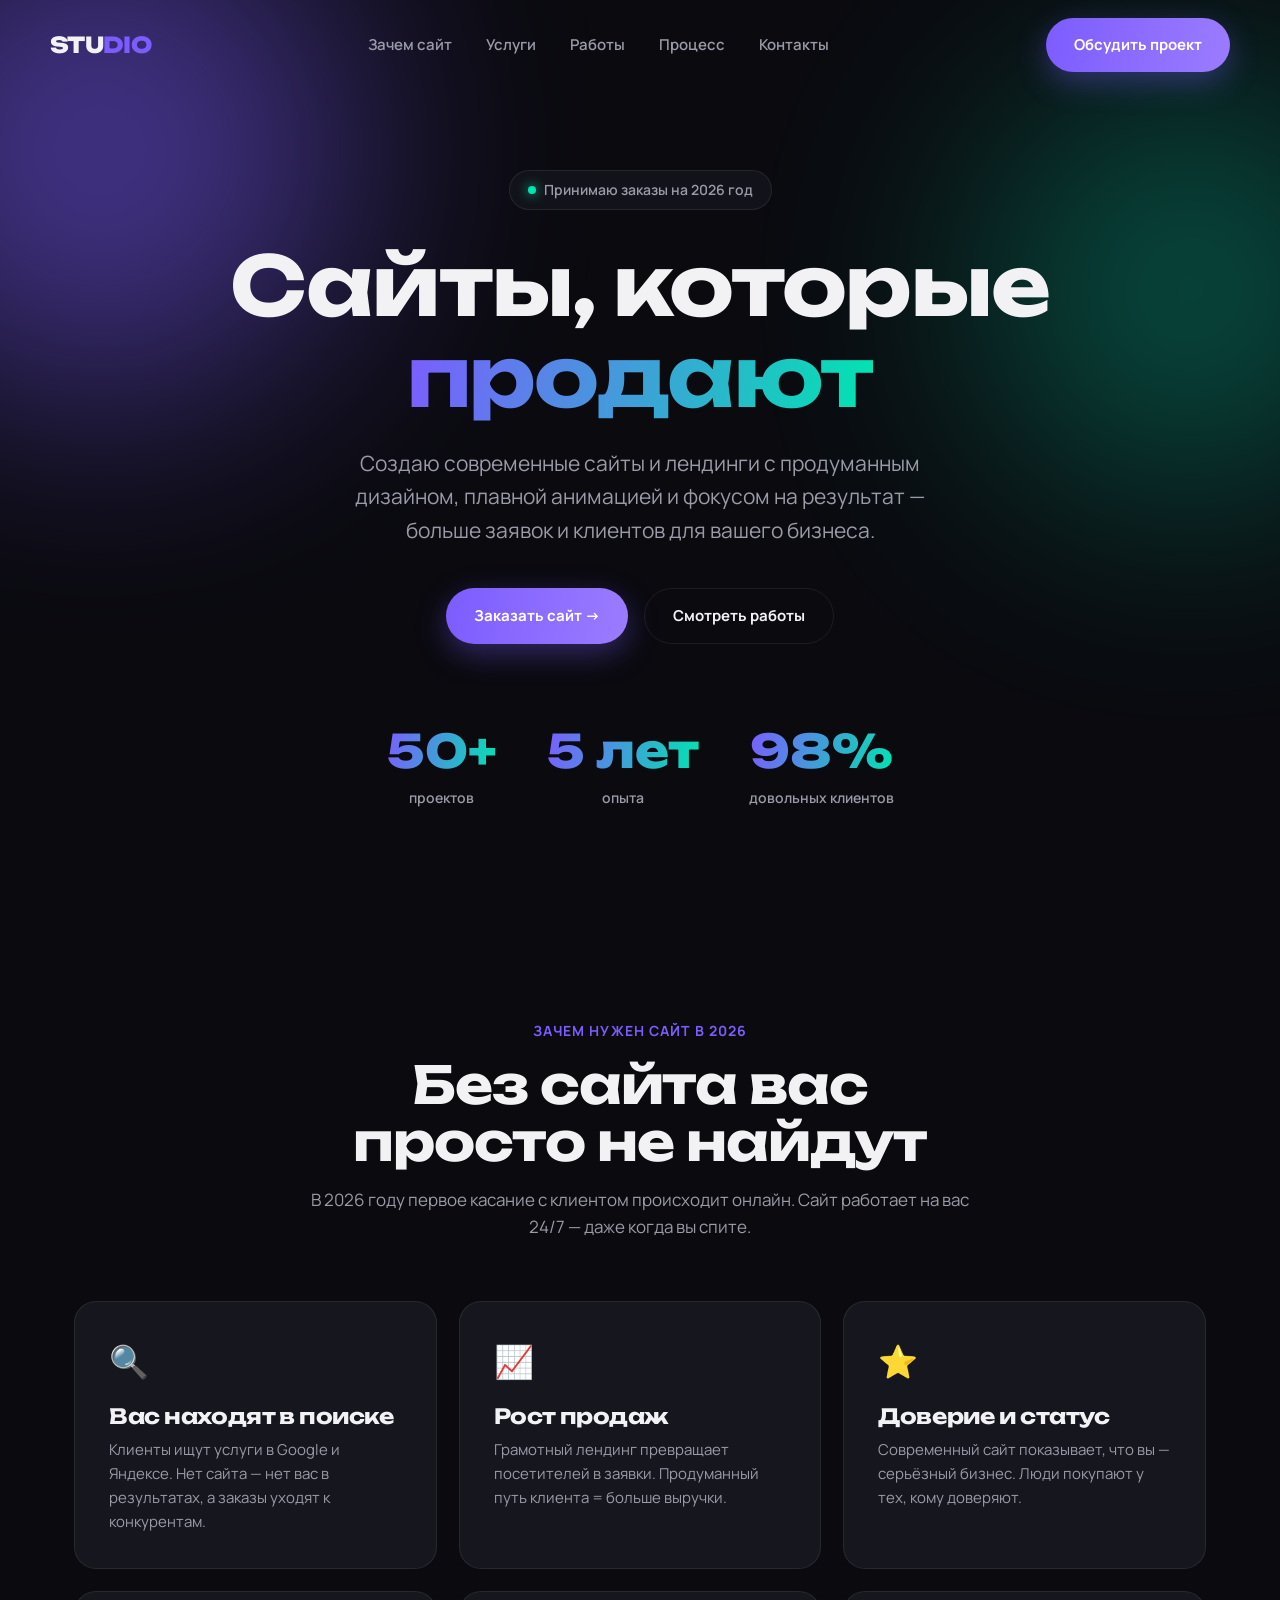
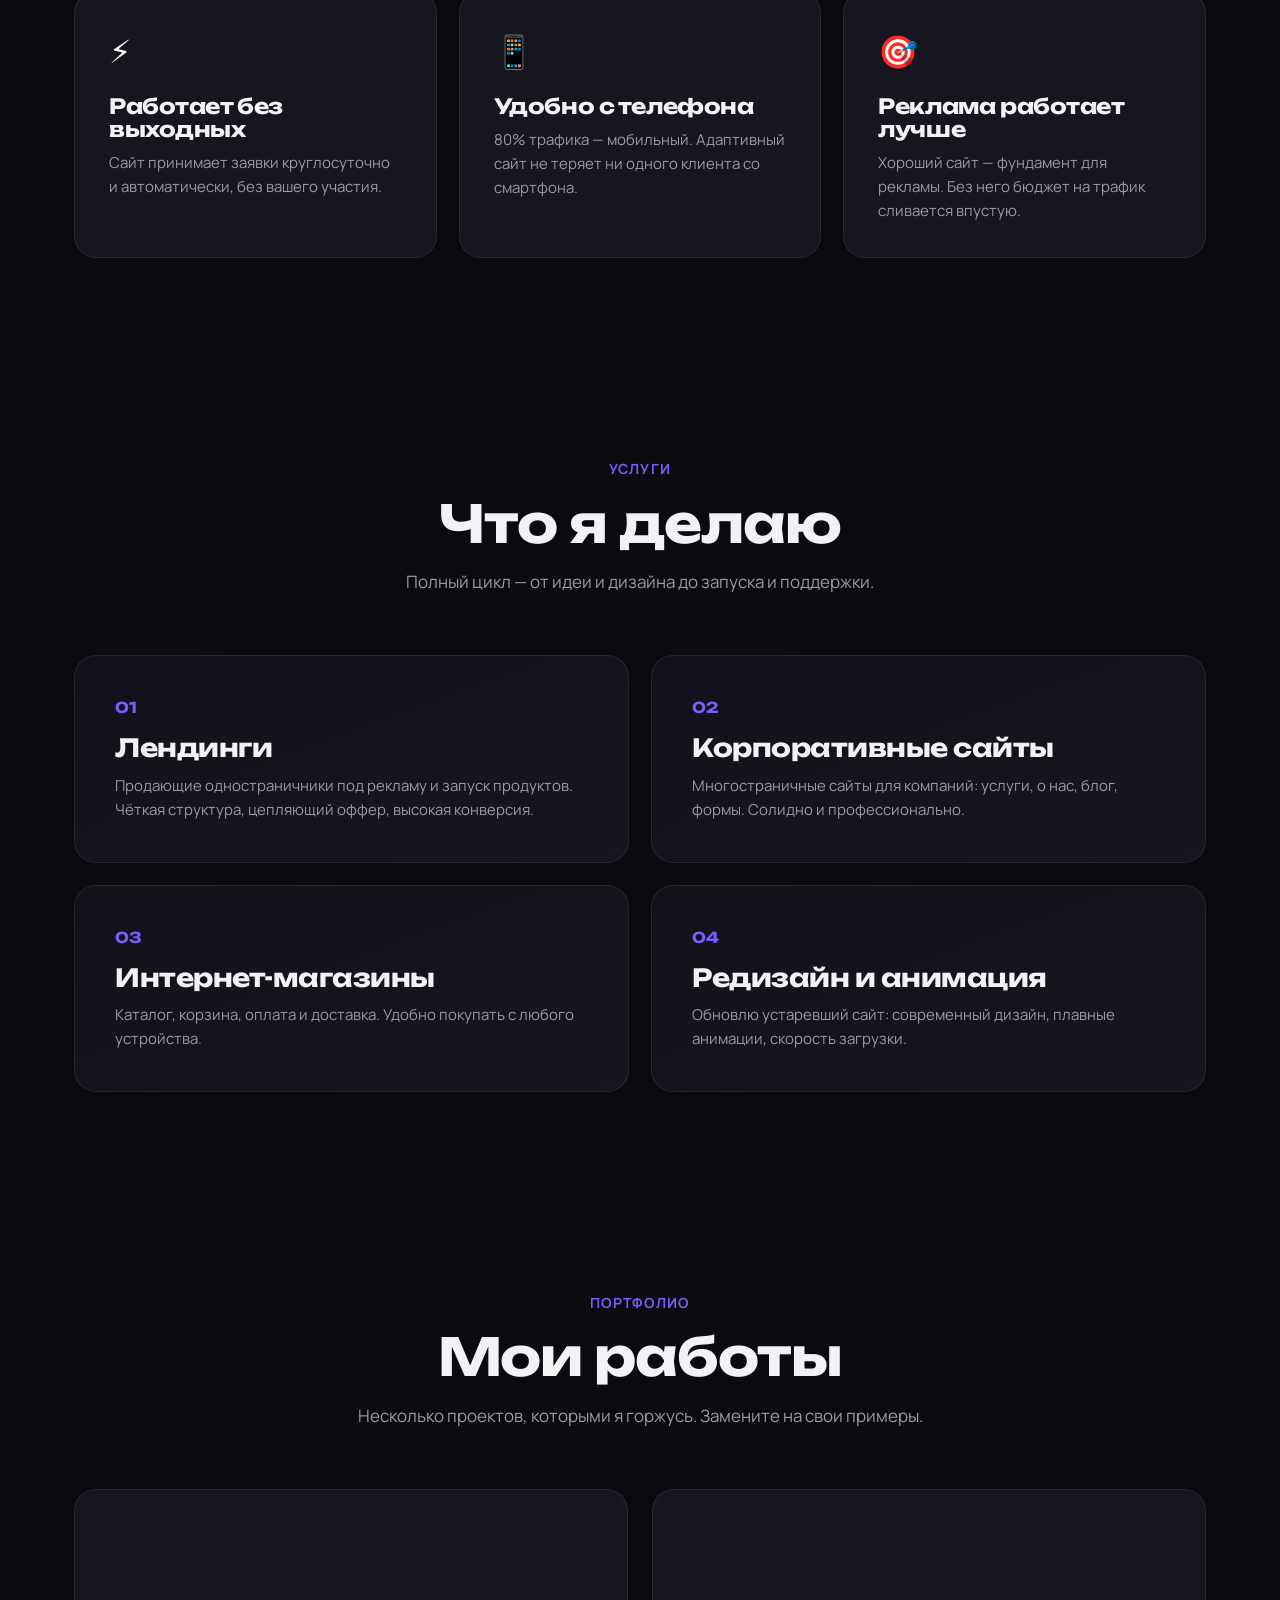
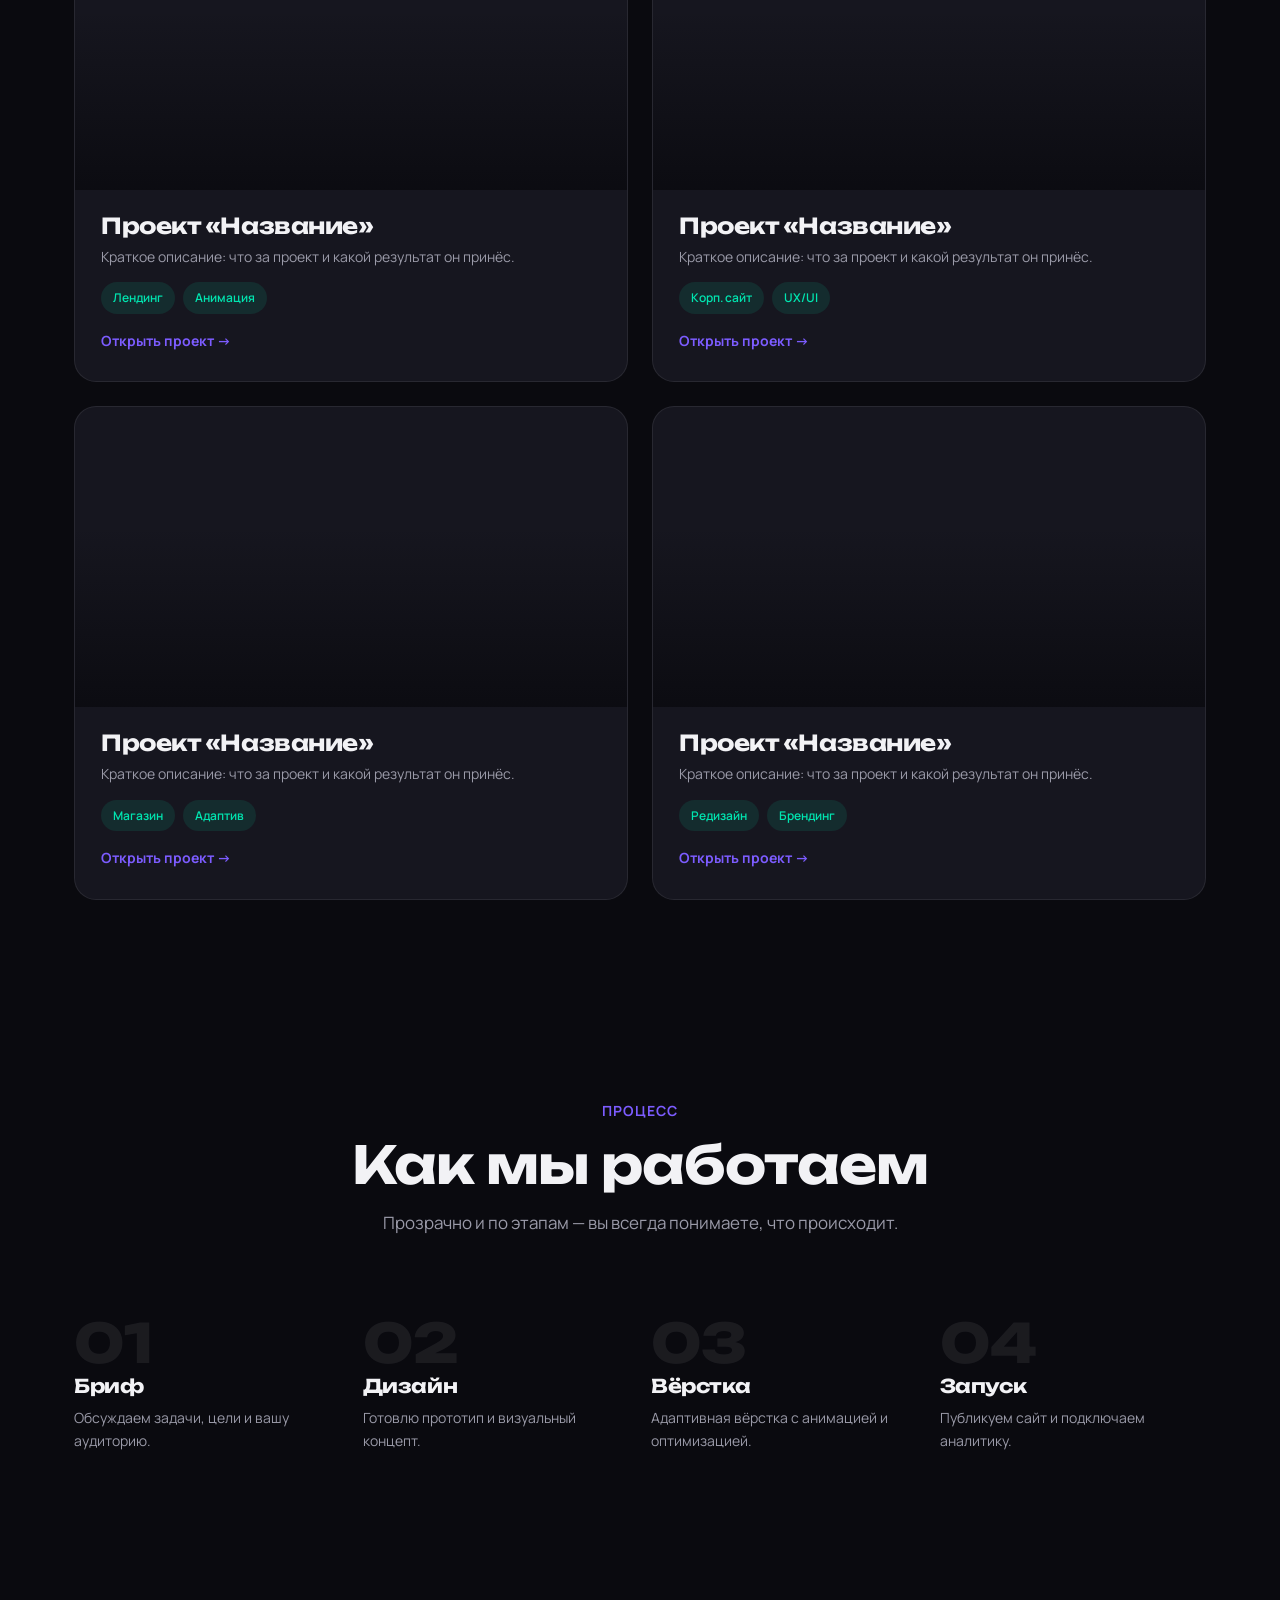
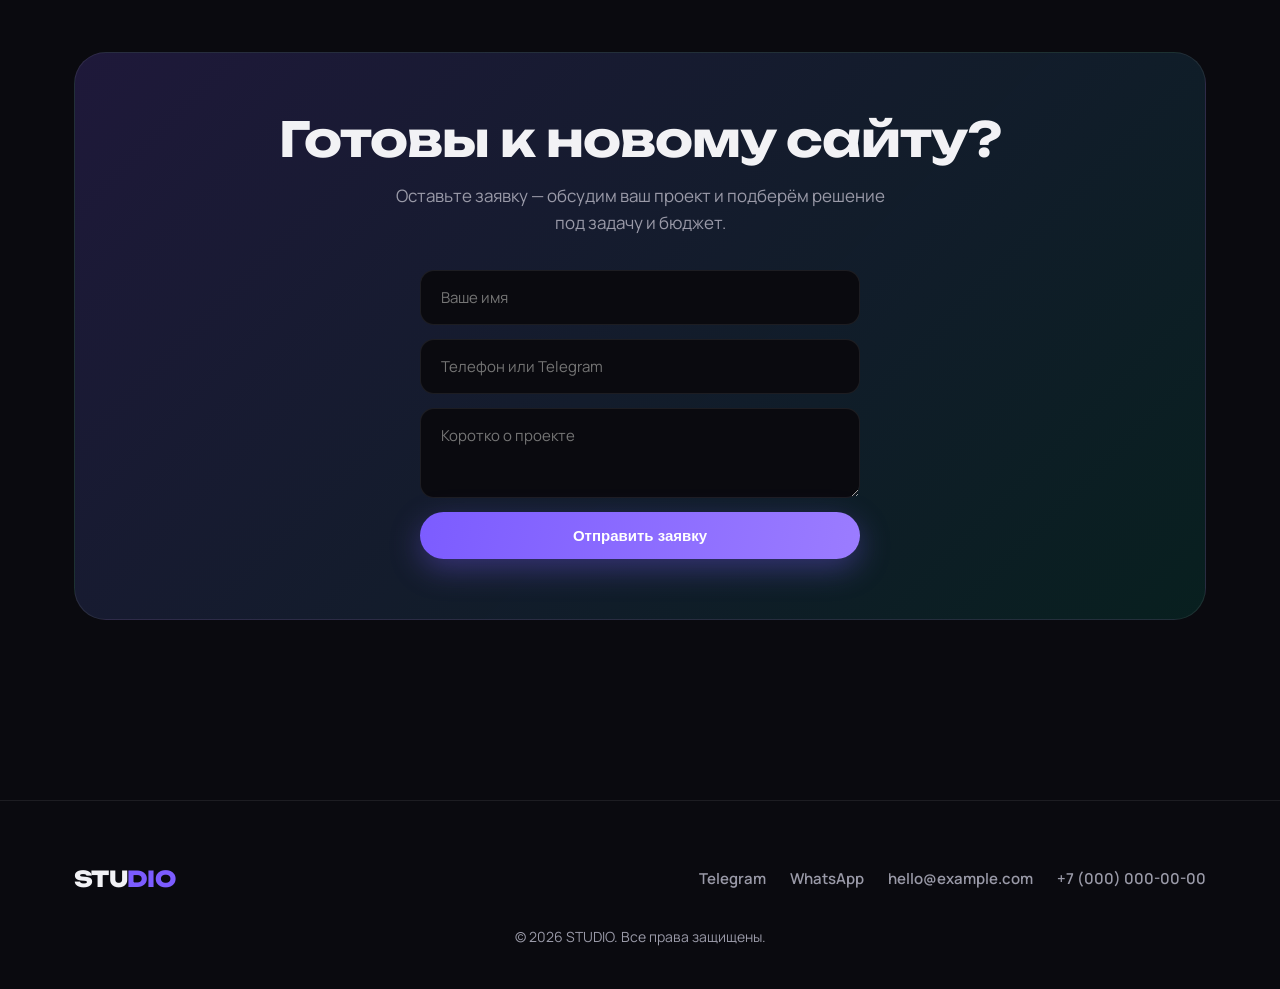
==== commit ed53cc33: "Update index.html" ====
--- a/index.html
+++ b/index.html
@@ -1,1023 +1,400 @@
 <!DOCTYPE html>
-<html lang="en">
+<html lang="ru">
 <head>
-<meta charset="UTF-8">
-<meta name="viewport" content="width=device-width, initial-scale=1.0">
-<title>VP Anna's Express — Authentic Sri Lankan & South Indian Food · Watford</title>
-<link rel="preconnect" href="https://fonts.googleapis.com">
-<link href="https://fonts.googleapis.com/css2?family=Fraunces:ital,wght@0,400;0,600;0,700;0,900;1,400;1,700&family=Plus+Jakarta+Sans:wght@300;400;500;600;700&display=swap" rel="stylesheet">
+<meta charset="UTF-8" />
+<meta name="viewport" content="width=device-width, initial-scale=1.0" />
+<title>STUDIO — Сайты, которые продают</title>
+<meta name="description" content="Создаём современные сайты и лендинги, которые приносят клиентов. Дизайн, разработка, анимация." />
+<link rel="preconnect" href="https://fonts.googleapis.com" />
+<link rel="preconnect" href="https://fonts.gstatic.com" crossorigin />
+<link href="https://fonts.googleapis.com/css2?family=Manrope:wght@400;500;600;700;800&family=Unbounded:wght@600;700;800&display=swap" rel="stylesheet" />
 <style>
-:root {
-  --saffron:   #e8821a;
-  --saffron-l: #f5a040;
-  --turmeric:  #d4a017;
-  --curry:     #c05a1a;
-  --green:     #2d6a3f;
-  --green-l:   #3d8a52;
-  --leaf:      #4a7c3a;
-  --cream:     #fdf6ec;
-  --cream-d:   #f5e8d4;
-  --warm:      #3a2010;
-  --brown:     #5a3018;
-  --muted:     #8a6848;
-  --white:     #ffffff;
-  --text:      #1e1008;
-}
-*,*::before,*::after{box-sizing:border-box;margin:0;padding:0}
+/* ===== ПЕРЕМЕННЫЕ / ЦВЕТА ===== */
+:root{
+  --bg:#0a0a0f;
+  --bg-soft:#12121a;
+  --card:#16161f;
+  --text:#f2f2f5;
+  --muted:#9a9aa8;
+  --accent:#7c5cff;
+  --accent-2:#00e5b0;
+  --border:rgba(255,255,255,.08);
+  --radius:22px;
+  --max:1180px;
+}
+*{margin:0;padding:0;box-sizing:border-box}
 html{scroll-behavior:smooth}
-body{font-family:'Plus Jakarta Sans',sans-serif;background:var(--cream);color:var(--text);overflow-x:hidden}
-
-/* ── NAV ── */
-nav{
-  position:fixed;top:0;left:0;right:0;z-index:200;
-  height:64px;display:flex;align-items:center;justify-content:space-between;
-  padding:0 48px;
-  background:rgba(253,246,236,0);
-  transition:background .4s,box-shadow .4s;
-}
-nav.scrolled{background:rgba(253,246,236,.97);backdrop-filter:blur(16px);box-shadow:0 2px 20px rgba(58,32,16,.1)}
-.nav-logo{
-  font-family:'Fraunces',serif;font-size:21px;font-weight:900;
-  color:var(--white);text-decoration:none;
-  display:flex;align-items:center;gap:10px;
-  transition:color .3s;
-}
-nav.scrolled .nav-logo{color:var(--warm)}
-.nav-logo-leaf{font-size:20px}
-.nav-links{display:flex;gap:28px;list-style:none}
-.nav-links a{
-  font-size:13px;font-weight:600;color:rgba(255,255,255,.7);
-  text-decoration:none;transition:color .2s;
-}
-nav.scrolled .nav-links a{color:var(--muted)}
-.nav-links a:hover{color:var(--saffron)!important}
-.nav-order{
-  background:var(--saffron);color:var(--white);
-  padding:9px 22px;border-radius:100px;
-  font-size:13px;font-weight:700;
-  border:none;cursor:pointer;text-decoration:none;
-  transition:background .2s,transform .2s;
-}
-.nav-order:hover{background:var(--saffron-l);transform:translateY(-1px)}
-.hbg{display:none;flex-direction:column;gap:5px;cursor:pointer;padding:4px}
-.hbg span{width:22px;height:2px;background:var(--white);border-radius:2px;display:block;transition:all .3s}
-nav.scrolled .hbg span{background:var(--warm)}
-.mob-nav{
-  display:none;position:fixed;top:64px;left:0;right:0;z-index:199;
-  background:var(--cream);border-bottom:2px solid var(--cream-d);
-  padding:20px 32px 28px;flex-direction:column;gap:0;
-  box-shadow:0 8px 32px rgba(58,32,16,.1);
-}
-.mob-nav.open{display:flex}
-.mob-nav a{
-  font-size:15px;font-weight:600;color:var(--warm);text-decoration:none;
-  padding:14px 0;border-bottom:1px solid var(--cream-d);transition:color .2s;
-}
-.mob-nav a:hover{color:var(--saffron)}
-
-/* ── HERO ── */
-.hero{
-  min-height:100vh;display:flex;align-items:center;
-  background:var(--warm);
-  position:relative;overflow:hidden;
-}
-.hero-bg{
-  position:absolute;inset:0;
-  background:
-    radial-gradient(ellipse 80% 60% at 70% 40%,rgba(232,130,26,.25) 0%,transparent 60%),
-    radial-gradient(ellipse 40% 50% at 10% 80%,rgba(212,160,23,.12) 0%,transparent 55%),
-    linear-gradient(160deg,#1e0e06 0%,#3a2010 55%,#1a0e06 100%);
-}
-.hero-pattern{
-  position:absolute;inset:0;opacity:.06;
-  background-image:url("data:image/svg+xml,%3Csvg width='40' height='40' viewBox='0 0 40 40' xmlns='http://www.w3.org/2000/svg'%3E%3Cg fill='%23f5a040' fill-opacity='1'%3E%3Cpath d='M20 20c0-5.5-4.5-10-10-10S0 14.5 0 20s4.5 10 10 10 10-4.5 10-10zm10 0c0-5.5 4.5-10 10-10s-10 4.5-10 10-4.5 10-10 10 10-4.5 10-10z'/%3E%3C/g%3E%3C/svg%3E");
-}
-.hero-inner{
-  position:relative;z-index:2;width:100%;
-  display:grid;grid-template-columns:1fr 1fr;
-  gap:60px;align-items:center;
-  padding:80px 60px;
-  max-width:1260px;margin:0 auto;
-}
-.hero-eyebrow{
+body{
+  background:var(--bg);
+  color:var(--text);
+  font-family:'Manrope',system-ui,-apple-system,sans-serif;
+  line-height:1.6;
+  overflow-x:hidden;
+  -webkit-font-smoothing:antialiased;
+}
+h1,h2,h3{font-family:'Unbounded',sans-serif;line-height:1.1;letter-spacing:-.02em}
+a{color:inherit;text-decoration:none}
+img{max-width:100%;display:block}
+.container{width:100%;max-width:var(--max);margin:0 auto;padding:0 24px}
+section{position:relative}
+.accent{color:var(--accent)}
+.gradient-text{
+  background:linear-gradient(100deg,var(--accent),var(--accent-2));
+  -webkit-background-clip:text;background-clip:text;
+  -webkit-text-fill-color:transparent;
+}
+
+/* ===== КНОПКИ ===== */
+.btn{
   display:inline-flex;align-items:center;gap:10px;
-  background:rgba(255,255,255,.08);border:1px solid rgba(255,255,255,.14);
-  border-radius:100px;padding:6px 16px;margin-bottom:24px;
-  animation:fadeUp .9s .2s both;
-}
-.hero-eyebrow-flag{font-size:14px}
-.hero-eyebrow span{font-size:11px;font-weight:600;letter-spacing:1.5px;text-transform:uppercase;color:rgba(255,255,255,.65)}
-.hero-h1{
-  font-family:'Fraunces',serif;font-weight:900;
-  font-size:clamp(48px,7vw,90px);line-height:.95;letter-spacing:-1px;
-  color:var(--white);margin-bottom:12px;
-  animation:fadeUp .9s .4s both;
-}
-.hero-h1 em{font-style:italic;color:var(--saffron-l)}
-.hero-sub{
-  font-family:'Fraunces',serif;font-style:italic;
-  font-size:clamp(16px,2vw,22px);color:rgba(255,255,255,.45);
-  margin-bottom:24px;animation:fadeUp .9s .5s both;
-}
-.hero-desc{
-  font-size:14px;font-weight:300;line-height:1.85;
-  color:rgba(255,255,255,.5);max-width:460px;
-  margin-bottom:36px;animation:fadeUp .9s .6s both;
-}
-.hero-btns{display:flex;gap:14px;flex-wrap:wrap;animation:fadeUp .9s .75s both}
-.btn-saffron{
-  background:var(--saffron);color:var(--white);
-  padding:13px 28px;border-radius:100px;
-  font-size:13px;font-weight:700;
-  border:none;cursor:pointer;text-decoration:none;
-  display:inline-flex;align-items:center;gap:8px;
-  transition:all .25s;
-}
-.btn-saffron:hover{background:var(--saffron-l);transform:translateY(-2px);box-shadow:0 8px 28px rgba(232,130,26,.35)}
-.btn-ghost-w{
-  background:transparent;color:rgba(255,255,255,.75);
-  padding:13px 28px;border-radius:100px;
-  font-size:13px;font-weight:600;
-  border:1px solid rgba(255,255,255,.2);
-  cursor:pointer;text-decoration:none;
-  display:inline-flex;align-items:center;gap:8px;
-  transition:all .25s;
-}
-.btn-ghost-w:hover{border-color:rgba(255,255,255,.5);color:var(--white)}
-.hero-tags{
-  display:flex;gap:8px;flex-wrap:wrap;
-  margin-top:28px;animation:fadeUp .9s .9s both;
-}
-.hero-tag{
-  background:rgba(255,255,255,.07);border:1px solid rgba(255,255,255,.1);
-  border-radius:100px;padding:5px 14px;
-  font-size:11px;font-weight:600;letter-spacing:.5px;
-  color:rgba(255,255,255,.5);
-}
-
-/* hero right */
-.hero-right{display:flex;flex-direction:column;gap:14px;animation:fadeUp .9s .5s both}
-.hero-card{
-  background:rgba(255,255,255,.07);border:1px solid rgba(255,255,255,.1);
-  border-radius:16px;padding:22px 24px;
-  display:flex;align-items:center;gap:18px;
-  transition:background .2s;
-}
-.hero-card:hover{background:rgba(255,255,255,.11)}
-.hero-card-icon{font-size:28px;flex-shrink:0}
-.hero-card-num{
-  font-family:'Fraunces',serif;font-weight:700;font-size:26px;
-  color:var(--saffron-l);line-height:1;margin-bottom:3px;
-}
-.hero-card-lbl{font-size:11px;color:rgba(255,255,255,.35);letter-spacing:.3px}
-.hero-banana-leaf{
-  background:linear-gradient(135deg,rgba(45,106,63,.4),rgba(74,124,58,.3));
-  border:1px solid rgba(45,106,63,.4);
-  border-radius:16px;padding:20px 24px;
-  display:flex;align-items:center;gap:14px;
-}
-.hero-banana-text{font-size:13px;font-weight:600;color:rgba(255,255,255,.7);line-height:1.5}
-.hero-banana-text strong{color:var(--saffron-l)}
-
-@keyframes fadeUp{from{opacity:0;transform:translateY(22px)}to{opacity:1;transform:translateY(0)}}
-
-/* ── TICKER ── */
-.ticker{overflow:hidden;padding:13px 0;background:var(--saffron)}
-.ticker-track{display:flex;animation:ticker 22s linear infinite;white-space:nowrap}
-.ticker-item{
-  font-family:'Fraunces',serif;font-style:italic;font-size:14px;
-  color:rgba(255,255,255,.9);padding:0 28px;
-  display:inline-flex;align-items:center;gap:14px;
-}
-.ticker-item::after{content:'🌿';font-size:10px;font-style:normal}
-@keyframes ticker{from{transform:translateX(0)}to{transform:translateX(-50%)}}
-
-/* ── ABOUT ── */
-#about{padding:110px 60px;background:var(--cream)}
-.ab-inner{max-width:1240px;margin:0 auto}
-.ab-grid{display:grid;grid-template-columns:1fr 1fr;gap:80px;align-items:center}
-.sec-tag{
-  font-size:10px;font-weight:700;letter-spacing:3px;text-transform:uppercase;
-  color:var(--saffron);display:flex;align-items:center;gap:10px;margin-bottom:18px;
-}
-.sec-tag::before{content:'';width:28px;height:1.5px;background:var(--saffron)}
-.sec-h2{
-  font-family:'Fraunces',serif;font-weight:900;
-  font-size:clamp(36px,4vw,54px);line-height:1.05;letter-spacing:-1px;
-  color:var(--warm);margin-bottom:20px;
-}
-.sec-h2 em{font-style:italic;color:var(--saffron)}
-.ab-text{font-size:14px;font-weight:300;line-height:1.9;color:var(--muted);margin-bottom:14px}
-.ab-quote{
-  margin:28px 0;padding:20px 24px;
-  background:rgba(232,130,26,.07);border-left:3px solid var(--saffron);
-  font-family:'Fraunces',serif;font-style:italic;font-size:17px;
-  color:var(--warm);line-height:1.55;
-}
-.ab-feats{display:flex;flex-direction:column;gap:0;margin-top:28px}
-.abfeat{
-  display:flex;gap:16px;padding:16px 0;
-  border-bottom:1px solid var(--cream-d);transition:padding-left .2s;
-}
-.abfeat:hover{padding-left:8px}
-.abfeat-icon{
-  width:40px;height:40px;background:var(--warm);border-radius:10px;
-  display:flex;align-items:center;justify-content:center;
-  font-size:18px;flex-shrink:0;
-}
-.abfeat-title{font-weight:700;font-size:14px;color:var(--warm);margin-bottom:3px}
-.abfeat-desc{font-size:12px;color:var(--muted);line-height:1.6}
-
-.ab-right{position:relative}
-.ab-img{
-  aspect-ratio:3/4;border-radius:20px;overflow:hidden;
-  background:linear-gradient(145deg,#3a2010,#1e0e06);
-  display:flex;align-items:center;justify-content:center;
-  font-size:120px;position:relative;
-}
-.ab-img::after{
-  content:'';position:absolute;inset:0;
-  background:linear-gradient(180deg,transparent 40%,rgba(30,14,6,.75) 100%);
-}
-.ab-img-caption{
-  position:absolute;bottom:28px;left:24px;right:24px;z-index:2;
-  font-family:'Fraunces',serif;font-style:italic;
-  font-size:16px;color:rgba(253,246,236,.9);line-height:1.5;
-}
-.ab-badge{
-  position:absolute;top:-16px;right:-16px;
-  background:var(--green);border-radius:14px;padding:16px 20px;
-  box-shadow:0 12px 32px rgba(45,106,63,.3);text-align:center;
-}
-.ab-badge-num{font-family:'Fraunces',serif;font-weight:700;font-size:28px;color:var(--white)}
-.ab-badge-txt{font-size:10px;color:rgba(255,255,255,.6);letter-spacing:1px;text-transform:uppercase;margin-top:2px}
-.ab-stats{display:grid;grid-template-columns:repeat(3,1fr);border:1.5px solid var(--cream-d);margin-top:28px}
-.abstat{padding:20px 14px;text-align:center;border-right:1.5px solid var(--cream-d);transition:background .2s}
-.abstat:last-child{border-right:none}
-.abstat:hover{background:rgba(232,130,26,.05)}
-.abstat-n{font-family:'Fraunces',serif;font-weight:900;font-size:30px;color:var(--warm);line-height:1;margin-bottom:5px}
-.abstat-l{font-size:10px;font-weight:700;letter-spacing:1.5px;text-transform:uppercase;color:var(--muted)}
-
-/* ── MENU ── */
-#menu{padding:110px 60px;background:var(--warm)}
-.mn-inner{max-width:1240px;margin:0 auto}
-.sec-h2-l{
-  font-family:'Fraunces',serif;font-weight:900;
-  font-size:clamp(36px,4vw,54px);line-height:1.05;letter-spacing:-1px;
-  color:var(--cream);margin-bottom:14px;
-}
-.sec-h2-l em{font-style:italic;color:var(--saffron-l)}
-.sec-d-l{font-size:14px;font-weight:300;color:rgba(253,246,236,.45);max-width:440px;margin:0 auto;line-height:1.7}
-.mn-head{text-align:center;margin-bottom:52px}
-.sec-tag-c{
-  font-size:10px;font-weight:700;letter-spacing:3px;text-transform:uppercase;
-  color:var(--saffron-l);display:flex;align-items:center;justify-content:center;gap:12px;margin-bottom:14px;
-}
-.sec-tag-c::before,.sec-tag-c::after{content:'';width:28px;height:1px;background:var(--saffron-l);opacity:.4}
-.mn-tabs{display:flex;justify-content:center;flex-wrap:wrap;gap:8px;margin-bottom:44px}
-.mtab{
-  padding:9px 20px;border-radius:100px;
-  font-size:11px;font-weight:700;letter-spacing:1px;text-transform:uppercase;
-  background:transparent;color:rgba(253,246,236,.4);
-  border:1px solid rgba(255,255,255,.12);cursor:pointer;transition:all .2s;
-}
-.mtab.active,.mtab:hover{background:var(--saffron);color:var(--white);border-color:var(--saffron)}
-.mn-grid{display:grid;grid-template-columns:repeat(3,1fr);gap:16px}
-.mcard{
-  background:rgba(255,255,255,.05);border:1px solid rgba(255,255,255,.08);
-  border-radius:16px;overflow:hidden;
-  transition:all .3s;cursor:default;
-}
-.mcard:hover{background:rgba(255,255,255,.1);transform:translateY(-4px);border-color:rgba(232,130,26,.3)}
-.mcard-img{
-  height:170px;background:linear-gradient(135deg,rgba(90,48,24,.8),rgba(58,32,16,.9));
-  display:flex;align-items:center;justify-content:center;
-  font-size:64px;position:relative;overflow:hidden;
-}
-.mcard-img::after{content:'';position:absolute;inset:0;background:linear-gradient(180deg,transparent 55%,rgba(30,14,6,.5) 100%)}
-.mcard-body{padding:20px}
-.mcard-cat{font-size:9px;font-weight:700;letter-spacing:2px;text-transform:uppercase;color:var(--saffron-l);margin-bottom:8px}
-.mcard-name{font-family:'Fraunces',serif;font-weight:700;font-size:18px;color:var(--cream);margin-bottom:8px;line-height:1.2}
-.mcard-desc{font-size:12px;font-weight:300;color:rgba(253,246,236,.45);line-height:1.65;margin-bottom:14px}
-.mcard-foot{display:flex;justify-content:space-between;align-items:center;padding-top:12px;border-top:1px solid rgba(255,255,255,.07)}
-.mcard-price{font-family:'Fraunces',serif;font-weight:700;font-size:18px;color:var(--saffron-l)}
-.mcard-badge{font-size:9px;font-weight:700;letter-spacing:1px;text-transform:uppercase;padding:4px 10px;border:1px solid rgba(255,255,255,.1);color:rgba(253,246,236,.35);border-radius:100px}
-
-/* ── SPECIALS ── */
-#specials{padding:110px 60px;background:var(--cream)}
-.sp-inner{max-width:1240px;margin:0 auto}
-.sp-grid{display:grid;grid-template-columns:1fr 1fr;gap:80px;align-items:center}
-.sp-meals{display:flex;flex-direction:column;gap:0}
-.sp-meal{
-  display:flex;gap:20px;align-items:flex-start;
-  padding:24px;border-bottom:1.5px solid var(--cream-d);
-  transition:background .2s,padding-left .2s;
-  border-radius:0;
-}
-.sp-meal:hover{background:rgba(232,130,26,.05);padding-left:32px}
-.sp-meal-icon{font-size:36px;flex-shrink:0;padding-top:2px}
-.sp-meal-name{font-family:'Fraunces',serif;font-weight:700;font-size:20px;color:var(--warm);margin-bottom:6px}
-.sp-meal-desc{font-size:13px;font-weight:300;color:var(--muted);line-height:1.65;margin-bottom:8px}
-.sp-meal-price{
-  display:inline-flex;align-items:center;gap:6px;
-  background:var(--saffron);color:var(--white);
-  border-radius:100px;padding:4px 12px;
-  font-size:12px;font-weight:700;
-}
-.sp-right .sec-tag{margin-bottom:16px}
-.sp-h2{
-  font-family:'Fraunces',serif;font-weight:900;
-  font-size:clamp(34px,3.5vw,50px);letter-spacing:-1px;
-  color:var(--warm);margin-bottom:18px;line-height:1.1;
-}
-.sp-h2 em{font-style:italic;color:var(--saffron)}
-.sp-text{font-size:14px;font-weight:300;line-height:1.9;color:var(--muted);margin-bottom:28px}
-.sp-leaf-note{
-  display:flex;align-items:flex-start;gap:14px;
-  background:rgba(45,106,63,.07);border:1px solid rgba(45,106,63,.15);
-  border-radius:14px;padding:18px 20px;margin-bottom:28px;
-}
-.sp-leaf-note p{font-size:13px;color:var(--green);line-height:1.65;font-weight:500}
-
-/* ── REVIEWS ── */
-#reviews{padding:110px 60px;background:var(--cream-d)}
-.rv-inner{max-width:1240px;margin:0 auto}
-.rv-head{display:flex;justify-content:space-between;align-items:flex-end;margin-bottom:52px}
-.rv-rating{text-align:right}
-.rv-big{font-family:'Fraunces',serif;font-weight:900;font-size:72px;color:var(--warm);line-height:1;letter-spacing:-2px}
-.rv-stars{color:var(--saffron);font-size:20px;margin:4px 0}
-.rv-count{font-size:12px;color:var(--muted);letter-spacing:.5px}
-.rv-grid{display:grid;grid-template-columns:repeat(3,1fr);gap:18px}
-.rcard{
-  background:var(--white);padding:28px;border-radius:16px;
-  border:1.5px solid var(--cream-d);transition:all .3s;
-}
-.rcard:hover{transform:translateY(-4px);box-shadow:0 16px 40px rgba(58,32,16,.1);border-color:var(--saffron)}
-.rcard-top{display:flex;justify-content:space-between;align-items:center;margin-bottom:14px}
-.rcard-av{
-  width:40px;height:40px;border-radius:50%;background:var(--warm);
-  display:flex;align-items:center;justify-content:center;
-  font-family:'Fraunces',serif;font-size:16px;color:var(--cream);font-weight:700;flex-shrink:0;
-}
-.rcard-stars{color:var(--saffron);font-size:13px;letter-spacing:2px}
-.rcard-text{font-size:13px;font-weight:300;color:var(--text);line-height:1.8;margin-bottom:18px;font-style:italic}
-.rcard-foot{padding-top:14px;border-top:1.5px solid var(--cream-d)}
-.rcard-name{font-weight:700;font-size:13px;color:var(--warm)}
-.rcard-src{font-size:10px;color:var(--muted);margin-top:2px;letter-spacing:.3px}
-
-/* ── ORDER ── */
-#order{padding:110px 60px;background:var(--cream)}
-.or-inner{max-width:1240px;margin:0 auto}
-.or-grid{display:grid;grid-template-columns:1fr 1fr;gap:64px;align-items:start}
-.or-platforms{display:flex;flex-direction:column;gap:14px;margin-top:32px}
-.or-platform{
-  display:flex;align-items:center;gap:18px;
-  background:var(--cream-d);border:1.5px solid var(--cream-d);
-  border-radius:14px;padding:20px 24px;
-  text-decoration:none;transition:all .2s;
-}
-.or-platform:hover{border-color:var(--saffron);background:rgba(232,130,26,.05);transform:translateX(6px)}
-.or-platform-icon{font-size:32px;flex-shrink:0}
-.or-platform-name{font-weight:700;font-size:15px;color:var(--warm);margin-bottom:3px}
-.or-platform-desc{font-size:12px;color:var(--muted)}
-.or-platform-arrow{margin-left:auto;font-size:18px;color:var(--saffron)}
-
-.or-info{background:var(--warm);border-radius:20px;padding:40px;color:var(--cream)}
-.or-info-title{font-family:'Fraunces',serif;font-weight:700;font-size:22px;margin-bottom:4px}
-.or-info-sub{font-size:12px;color:rgba(253,246,236,.5);margin-bottom:28px;letter-spacing:.3px}
-.or-info-items{display:flex;flex-direction:column;gap:0}
-.or-info-item{display:flex;gap:14px;align-items:flex-start;padding:16px 0;border-bottom:1px solid rgba(255,255,255,.07)}
-.or-info-ico{font-size:18px;flex-shrink:0;padding-top:2px}
-.or-info-lbl{font-size:9px;font-weight:700;letter-spacing:2px;text-transform:uppercase;color:rgba(253,246,236,.3);margin-bottom:3px}
-.or-info-val{font-size:13px;color:rgba(253,246,236,.8)}
-.or-info-val a{color:var(--saffron-l);text-decoration:none}
-
-/* ── FOOTER ── */
-footer{background:var(--warm);padding:60px 60px 36px;border-top:3px solid var(--saffron)}
-.ft-inner{max-width:1240px;margin:0 auto}
-.ft-top{
-  display:grid;grid-template-columns:2fr 1fr 1fr 1fr;gap:52px;
-  padding-bottom:48px;border-bottom:1px solid rgba(255,255,255,.08);margin-bottom:32px;
-}
-.ft-logo{font-family:'Fraunces',serif;font-weight:900;font-size:24px;color:var(--cream);margin-bottom:4px}
-.ft-slogan{font-size:10px;letter-spacing:2px;text-transform:uppercase;color:rgba(253,246,236,.3);margin-bottom:16px;font-style:italic}
-.ft-desc{font-size:13px;font-weight:300;color:rgba(253,246,236,.4);line-height:1.7;margin-bottom:22px;max-width:260px}
-.ft-socials{display:flex;gap:8px}
-.ftsoc{
-  width:36px;height:36px;border-radius:10px;
-  border:1px solid rgba(255,255,255,.1);
-  display:flex;align-items:center;justify-content:center;
-  font-size:16px;color:rgba(255,255,255,.35);text-decoration:none;
-  transition:all .2s;
-}
-.ftsoc:hover{background:var(--saffron);border-color:var(--saffron);color:var(--white)}
-.ft-col-h{font-size:9px;font-weight:700;letter-spacing:2.5px;text-transform:uppercase;color:rgba(253,246,236,.25);margin-bottom:18px}
-.ft-links{list-style:none;display:flex;flex-direction:column;gap:10px}
-.ft-links a{font-size:13px;font-weight:300;color:rgba(253,246,236,.4);text-decoration:none;transition:color .2s}
-.ft-links a:hover{color:var(--saffron-l)}
-.ft-bottom{display:flex;justify-content:space-between;align-items:center;flex-wrap:wrap;gap:12px}
-.ft-copy{font-size:11px;color:rgba(253,246,236,.2)}
-.ft-badge{
-  display:flex;align-items:center;gap:8px;
-  background:rgba(232,130,26,.15);border:1px solid rgba(232,130,26,.25);
-  border-radius:100px;padding:6px 16px;
-}
-.ft-badge span{font-size:11px;color:var(--saffron-l);font-weight:700;letter-spacing:.5px}
-
-/* ── FLOAT ── */
-.float{
-  position:fixed;bottom:28px;right:28px;z-index:100;
-  background:var(--saffron);color:var(--white);
-  padding:11px 22px;border-radius:100px;
-  font-size:12px;font-weight:700;letter-spacing:.3px;
-  box-shadow:0 8px 28px rgba(232,130,26,.45);
-  text-decoration:none;display:flex;align-items:center;gap:8px;
-  transition:all .2s;animation:floatAnim 3s ease-in-out infinite;
-}
-.float:hover{background:var(--saffron-l);transform:translateY(-3px)}
-@keyframes floatAnim{0%,100%{transform:translateY(0)}50%{transform:translateY(-5px)}}
-
-/* ── REVEAL ── */
-.reveal{opacity:0;transform:translateY(24px);transition:opacity .75s,transform .75s}
-.reveal.visible{opacity:1;transform:translateY(0)}
-.rd1{transition-delay:.1s}.rd2{transition-delay:.2s}.rd3{transition-delay:.3s}
-
-/* ── MOBILE ── */
-@media(max-width:960px){
-  nav{padding:0 24px}
-  .nav-links,.nav-order{display:none}
-  .hbg{display:flex}
-  .hero-inner{grid-template-columns:1fr;padding:80px 28px 60px;gap:40px}
-  .hero-right{display:none}
-  .hero-h1{font-size:clamp(46px,13vw,72px)}
-  #about,#menu,#specials,#reviews,#order{padding:72px 24px}
-  .ab-grid,.sp-grid,.or-grid{grid-template-columns:1fr;gap:48px}
-  .ab-right{display:none}
-  .mn-grid,.rv-grid{grid-template-columns:1fr;gap:12px}
-  .ft-top{grid-template-columns:1fr;gap:32px}
-  footer{padding:48px 24px 28px}
-  .ab-stats{grid-template-columns:1fr 1fr 1fr}
-  .rv-head{flex-direction:column;align-items:flex-start;gap:16px}
-}
-@media(max-width:600px){
-  .hero-btns{flex-direction:column}
-  .btn-saffron,.btn-ghost-w{width:100%;justify-content:center}
+  padding:15px 28px;border-radius:100px;font-weight:700;font-size:15px;
+  cursor:pointer;border:none;transition:transform .25s ease,box-shadow .25s ease;
+  white-space:nowrap;
+}
+.btn-primary{background:linear-gradient(100deg,var(--accent),#9b7cff);color:#fff;box-shadow:0 10px 30px rgba(124,92,255,.35)}
+.btn-primary:hover{transform:translateY(-3px);box-shadow:0 16px 40px rgba(124,92,255,.5)}
+.btn-ghost{background:transparent;color:var(--text);border:1px solid var(--border)}
+.btn-ghost:hover{border-color:var(--accent);transform:translateY(-3px)}
+
+/* ===== ШАПКА ===== */
+header{position:fixed;top:0;left:0;right:0;z-index:100;transition:.3s}
+header.scrolled{background:rgba(10,10,15,.8);backdrop-filter:blur(14px);border-bottom:1px solid var(--border)}
+.nav{display:flex;align-items:center;justify-content:space-between;padding:18px 0}
+.logo{font-family:'Unbounded';font-weight:800;font-size:22px;letter-spacing:-.03em}
+.logo span{color:var(--accent)}
+.nav-links{display:flex;align-items:center;gap:34px}
+.nav-links a{color:var(--muted);font-weight:600;font-size:15px;transition:.2s}
+.nav-links a:hover{color:var(--text)}
+.nav-cta{display:flex;align-items:center;gap:16px}
+.burger{display:none;flex-direction:column;gap:5px;cursor:pointer;padding:8px;background:none;border:none}
+.burger span{width:26px;height:2px;background:var(--text);transition:.3s}
+.burger.active span:nth-child(1){transform:translateY(7px) rotate(45deg)}
+.burger.active span:nth-child(2){opacity:0}
+.burger.active span:nth-child(3){transform:translateY(-7px) rotate(-45deg)}
+
+/* ===== HERO ===== */
+.hero{padding:170px 0 110px;text-align:center;position:relative}
+.glow{position:absolute;border-radius:50%;filter:blur(120px);opacity:.5;z-index:0;pointer-events:none}
+.glow-1{width:500px;height:500px;background:var(--accent);top:-100px;left:-150px}
+.glow-2{width:420px;height:420px;background:var(--accent-2);top:80px;right:-120px;opacity:.3}
+.hero .container{position:relative;z-index:1}
+.badge{
+  display:inline-flex;align-items:center;gap:8px;padding:8px 18px;border-radius:100px;
+  background:var(--bg-soft);border:1px solid var(--border);font-size:14px;color:var(--muted);font-weight:600;margin-bottom:30px;
+}
+.badge .dot{width:8px;height:8px;border-radius:50%;background:var(--accent-2);box-shadow:0 0 12px var(--accent-2)}
+.hero h1{font-size:clamp(40px,7vw,82px);margin-bottom:26px}
+.hero p{font-size:clamp(16px,2.2vw,21px);color:var(--muted);max-width:620px;margin:0 auto 40px}
+.hero-btns{display:flex;gap:16px;justify-content:center;flex-wrap:wrap}
+.hero-stats{display:flex;gap:50px;justify-content:center;margin-top:70px;flex-wrap:wrap}
+.stat .num{font-family:'Unbounded';font-size:clamp(30px,5vw,46px);font-weight:800}
+.stat .label{color:var(--muted);font-size:14px;font-weight:600}
+
+/* ===== ОБЩИЕ ЗАГОЛОВКИ СЕКЦИЙ ===== */
+.sec{padding:100px 0}
+.sec-head{text-align:center;max-width:680px;margin:0 auto 60px}
+.sec-head .tag{color:var(--accent);font-weight:700;font-size:14px;letter-spacing:.08em;text-transform:uppercase}
+.sec-head h2{font-size:clamp(30px,5vw,52px);margin:14px 0 16px}
+.sec-head p{color:var(--muted);font-size:17px}
+
+/* ===== ПОЧЕМУ САЙТ В 2026 ===== */
+.why-grid{display:grid;grid-template-columns:repeat(3,1fr);gap:22px}
+.why-card{background:var(--card);border:1px solid var(--border);border-radius:var(--radius);padding:34px;transition:.3s}
+.why-card:hover{transform:translateY(-6px);border-color:rgba(124,92,255,.5)}
+.why-card .ic{font-size:32px;margin-bottom:18px}
+.why-card h3{font-size:21px;margin-bottom:10px}
+.why-card p{color:var(--muted);font-size:15px}
+
+/* ===== УСЛУГИ ===== */
+.serv-grid{display:grid;grid-template-columns:repeat(2,1fr);gap:22px}
+.serv-card{position:relative;background:linear-gradient(160deg,var(--bg-soft),var(--card));border:1px solid var(--border);border-radius:var(--radius);padding:40px;overflow:hidden;transition:.3s}
+.serv-card:hover{transform:translateY(-6px)}
+.serv-card::after{content:'';position:absolute;inset:0;background:radial-gradient(400px circle at var(--mx,50%) var(--my,50%),rgba(124,92,255,.12),transparent 60%);opacity:0;transition:.3s}
+.serv-card:hover::after{opacity:1}
+.serv-card .num{font-family:'Unbounded';font-size:15px;color:var(--accent);font-weight:700}
+.serv-card h3{font-size:25px;margin:14px 0 12px}
+.serv-card p{color:var(--muted);font-size:15px;position:relative;z-index:1}
+
+/* ===== ПОРТФОЛИО ===== */
+.works-grid{display:grid;grid-template-columns:repeat(2,1fr);gap:24px}
+.work-card{display:block;border-radius:var(--radius);overflow:hidden;border:1px solid var(--border);background:var(--card);transition:.4s}
+.work-card:hover{transform:translateY(-8px);border-color:rgba(124,92,255,.5)}
+.work-thumb{height:300px;background-size:cover;background-position:center;position:relative;transition:.5s}
+.work-card:hover .work-thumb{transform:scale(1.04)}
+.work-thumb::after{content:'';position:absolute;inset:0;background:linear-gradient(to top,rgba(10,10,15,.85),transparent 60%)}
+.work-body{padding:24px 26px 28px}
+.work-body h3{font-size:22px;margin-bottom:8px}
+.work-body p{color:var(--muted);font-size:14px;margin-bottom:14px}
+.work-tags{display:flex;gap:8px;flex-wrap:wrap}
+.tag-chip{font-size:12px;font-weight:600;color:var(--accent-2);background:rgba(0,229,176,.1);padding:6px 12px;border-radius:100px}
+.work-arrow{display:inline-flex;align-items:center;gap:6px;margin-top:16px;color:var(--accent);font-weight:700;font-size:14px}
+
+/* ===== ПРОЦЕСС ===== */
+.steps{display:grid;grid-template-columns:repeat(4,1fr);gap:22px}
+.step{position:relative;padding-top:20px}
+.step .n{font-family:'Unbounded';font-size:54px;font-weight:800;color:rgba(255,255,255,.07);line-height:1}
+.step h3{font-size:19px;margin:6px 0 10px}
+.step p{color:var(--muted);font-size:14px}
+
+/* ===== CTA / КОНТАКТЫ ===== */
+.cta-wrap{background:linear-gradient(135deg,rgba(124,92,255,.18),rgba(0,229,176,.1));border:1px solid var(--border);border-radius:32px;padding:60px;text-align:center;position:relative;overflow:hidden}
+.cta-wrap h2{font-size:clamp(28px,5vw,48px);margin-bottom:16px}
+.cta-wrap p{color:var(--muted);font-size:17px;max-width:520px;margin:0 auto 34px}
+.form{display:flex;flex-direction:column;gap:14px;max-width:440px;margin:0 auto}
+.form input,.form textarea{
+  width:100%;padding:16px 20px;border-radius:14px;background:var(--bg);
+  border:1px solid var(--border);color:var(--text);font-family:inherit;font-size:15px;transition:.2s;
+}
+.form input:focus,.form textarea:focus{outline:none;border-color:var(--accent)}
+.form textarea{resize:vertical;min-height:90px}
+
+/* ===== ПОДВАЛ ===== */
+footer{padding:60px 0 40px;border-top:1px solid var(--border);margin-top:80px}
+.foot{display:flex;justify-content:space-between;align-items:center;flex-wrap:wrap;gap:24px}
+.foot-links{display:flex;gap:24px;flex-wrap:wrap}
+.foot-links a{color:var(--muted);font-weight:600;font-size:15px;transition:.2s}
+.foot-links a:hover{color:var(--text)}
+.copy{color:var(--muted);font-size:14px;margin-top:30px;text-align:center}
+
+/* ===== АНИМАЦИИ ПОЯВЛЕНИЯ ===== */
+.reveal{opacity:0;transform:translateY(40px);transition:opacity .7s cubic-bezier(.16,1,.3,1),transform .7s cubic-bezier(.16,1,.3,1)}
+.reveal.show{opacity:1;transform:none}
+.reveal.d1{transition-delay:.08s}.reveal.d2{transition-delay:.16s}.reveal.d3{transition-delay:.24s}.reveal.d4{transition-delay:.32s}
+@keyframes float{0%,100%{transform:translateY(0)}50%{transform:translateY(-18px)}}
+.glow-1{animation:float 7s ease-in-out infinite}
+.glow-2{animation:float 9s ease-in-out infinite reverse}
+
+/* ===== МОБИЛЬНАЯ АДАПТАЦИЯ ===== */
+@media(max-width:900px){
+  .why-grid,.serv-grid,.works-grid,.steps{grid-template-columns:1fr}
+  .steps{gap:34px}
+  .nav-links{
+    position:fixed;top:0;right:0;height:100vh;width:78%;max-width:320px;
+    background:var(--bg-soft);flex-direction:column;justify-content:center;gap:30px;
+    transform:translateX(100%);transition:.4s;border-left:1px solid var(--border);z-index:99;
+  }
+  .nav-links.open{transform:translateX(0)}
+  .nav-links a{font-size:20px}
+  .nav-cta .btn{display:none}
+  .burger{display:flex;z-index:100}
+  .cta-wrap{padding:40px 24px}
+  .hero-stats{gap:32px}
 }
 </style>
 </head>
 <body>
 
-<!-- NAV -->
-<nav id="nav">
-  <a href="#" class="nav-logo">
-    <span class="nav-logo-leaf">🌿</span>
-    VP Anna's Express
-  </a>
-  <ul class="nav-links">
-    <li><a href="#about">About</a></li>
-    <li><a href="#menu">Menu</a></li>
-    <li><a href="#specials">Specials</a></li>
-    <li><a href="#reviews">Reviews</a></li>
-    <li><a href="#order">Order</a></li>
-  </ul>
-  <a href="#order" class="nav-order">Order Now</a>
-  <div class="hbg" id="hbg"><span></span><span></span><span></span></div>
-</nav>
-<div class="mob-nav" id="mobNav">
-  <a href="#about">About Us</a>
-  <a href="#menu">Our Menu</a>
-  <a href="#specials">Special Meals</a>
-  <a href="#reviews">Reviews</a>
-  <a href="#order" style="color:var(--saffron)">Order Now →</a>
-  <a href="tel:+447784195499">📞 +44 7784 195499</a>
-</div>
-
-<!-- HERO -->
+<!-- ===== ШАПКА ===== -->
+<header id="header">
+  <div class="container nav">
+    <a href="#" class="logo">STU<span>DIO</span></a>
+    <nav class="nav-links" id="navLinks">
+      <a href="#why">Зачем сайт</a>
+      <a href="#services">Услуги</a>
+      <a href="#works">Работы</a>
+      <a href="#process">Процесс</a>
+      <a href="#contact">Контакты</a>
+    </nav>
+    <div class="nav-cta">
+      <a href="#contact" class="btn btn-primary">Обсудить проект</a>
+      <button class="burger" id="burger" aria-label="Меню"><span></span><span></span><span></span></button>
+    </div>
+  </div>
+</header>
+
+<!-- ===== HERO ===== -->
 <section class="hero">
-  <div class="hero-bg"></div>
-  <div class="hero-pattern"></div>
-  <div class="hero-inner">
-    <div>
-      <div class="hero-eyebrow">
-        <span class="hero-eyebrow-flag">🇱🇰</span>
-        <span>Authentic Sri Lankan & South Indian · Watford</span>
+  <div class="glow glow-1"></div>
+  <div class="glow glow-2"></div>
+  <div class="container">
+    <div class="badge reveal"><span class="dot"></span>Принимаю заказы на 2026 год</div>
+    <h1 class="reveal d1">Сайты, которые<br><span class="gradient-text">продают</span></h1>
+    <p class="reveal d2">Создаю современные сайты и лендинги с продуманным дизайном, плавной анимацией и фокусом на результат — больше заявок и клиентов для вашего бизнеса.</p>
+    <div class="hero-btns reveal d3">
+      <a href="#contact" class="btn btn-primary">Заказать сайт →</a>
+      <a href="#works" class="btn btn-ghost">Смотреть работы</a>
+    </div>
+    <div class="hero-stats reveal d4">
+      <div class="stat"><div class="num gradient-text">50+</div><div class="label">проектов</div></div>
+      <div class="stat"><div class="num gradient-text">5 лет</div><div class="label">опыта</div></div>
+      <div class="stat"><div class="num gradient-text">98%</div><div class="label">довольных клиентов</div></div>
+    </div>
+  </div>
+</section>
+
+<!-- ===== ПОЧЕМУ САЙТ В 2026 ===== -->
+<section class="sec" id="why">
+  <div class="container">
+    <div class="sec-head reveal">
+      <div class="tag">Зачем нужен сайт в 2026</div>
+      <h2>Без сайта вас просто не найдут</h2>
+      <p>В 2026 году первое касание с клиентом происходит онлайн. Сайт работает на вас 24/7 — даже когда вы спите.</p>
+    </div>
+    <div class="why-grid">
+      <div class="why-card reveal"><div class="ic">🔍</div><h3>Вас находят в поиске</h3><p>Клиенты ищут услуги в Google и Яндексе. Нет сайта — нет вас в результатах, а заказы уходят к конкурентам.</p></div>
+      <div class="why-card reveal d1"><div class="ic">📈</div><h3>Рост продаж</h3><p>Грамотный лендинг превращает посетителей в заявки. Продуманный путь клиента = больше выручки.</p></div>
+      <div class="why-card reveal d2"><div class="ic">⭐</div><h3>Доверие и статус</h3><p>Современный сайт показывает, что вы — серьёзный бизнес. Люди покупают у тех, кому доверяют.</p></div>
+      <div class="why-card reveal"><div class="ic">⚡</div><h3>Работает без выходных</h3><p>Сайт принимает заявки круглосуточно и автоматически, без вашего участия.</p></div>
+      <div class="why-card reveal d1"><div class="ic">📱</div><h3>Удобно с телефона</h3><p>80% трафика — мобильный. Адаптивный сайт не теряет ни одного клиента со смартфона.</p></div>
+      <div class="why-card reveal d2"><div class="ic">🎯</div><h3>Реклама работает лучше</h3><p>Хороший сайт — фундамент для рекламы. Без него бюджет на трафик сливается впустую.</p></div>
+    </div>
+  </div>
+</section>
+
+<!-- ===== УСЛУГИ ===== -->
+<section class="sec" id="services">
+  <div class="container">
+    <div class="sec-head reveal">
+      <div class="tag">Услуги</div>
+      <h2>Что я делаю</h2>
+      <p>Полный цикл — от идеи и дизайна до запуска и поддержки.</p>
+    </div>
+    <div class="serv-grid">
+      <div class="serv-card reveal"><div class="num">01</div><h3>Лендинги</h3><p>Продающие одностраничники под рекламу и запуск продуктов. Чёткая структура, цепляющий оффер, высокая конверсия.</p></div>
+      <div class="serv-card reveal d1"><div class="num">02</div><h3>Корпоративные сайты</h3><p>Многостраничные сайты для компаний: услуги, о нас, блог, формы. Солидно и профессионально.</p></div>
+      <div class="serv-card reveal d2"><div class="num">03</div><h3>Интернет-магазины</h3><p>Каталог, корзина, оплата и доставка. Удобно покупать с любого устройства.</p></div>
+      <div class="serv-card reveal d3"><div class="num">04</div><h3>Редизайн и анимация</h3><p>Обновлю устаревший сайт: современный дизайн, плавные анимации, скорость загрузки.</p></div>
+    </div>
+  </div>
+</section>
+
+<!-- ===== ПОРТФОЛИО ===== -->
+<!-- Чтобы добавить свою работу: скопируй блок <a class="work-card">…</a> и замени картинку, текст и ссылку -->
+<section class="sec" id="works">
+  <div class="container">
+    <div class="sec-head reveal">
+      <div class="tag">Портфолио</div>
+      <h2>Мои работы</h2>
+      <p>Несколько проектов, которыми я горжусь. Замените на свои примеры.</p>
+    </div>
+    <div class="works-grid">
+
+      <a class="work-card reveal" href="#" target="_blank">
+        <div class="work-thumb" style="background-image:url('https://images.unsplash.com/photo-1467232004584-a241de8bcf5d?w=900&q=80')"></div>
+        <div class="work-body">
+          <h3>Проект «Название»</h3>
+          <p>Краткое описание: что за проект и какой результат он принёс.</p>
+          <div class="work-tags"><span class="tag-chip">Лендинг</span><span class="tag-chip">Анимация</span></div>
+          <span class="work-arrow">Открыть проект →</span>
+        </div>
+      </a>
+
+      <a class="work-card reveal d1" href="#" target="_blank">
+        <div class="work-thumb" style="background-image:url('https://images.unsplash.com/photo-1559028012-481c04fa702d?w=900&q=80')"></div>
+        <div class="work-body">
+          <h3>Проект «Название»</h3>
+          <p>Краткое описание: что за проект и какой результат он принёс.</p>
+          <div class="work-tags"><span class="tag-chip">Корп. сайт</span><span class="tag-chip">UX/UI</span></div>
+          <span class="work-arrow">Открыть проект →</span>
+        </div>
+      </a>
+
+      <a class="work-card reveal" href="#" target="_blank">
+        <div class="work-thumb" style="background-image:url('https://images.unsplash.com/photo-1551650975-87deedd944c3?w=900&q=80')"></div>
+        <div class="work-body">
+          <h3>Проект «Название»</h3>
+          <p>Краткое описание: что за проект и какой результат он принёс.</p>
+          <div class="work-tags"><span class="tag-chip">Магазин</span><span class="tag-chip">Адаптив</span></div>
+          <span class="work-arrow">Открыть проект →</span>
+        </div>
+      </a>
+
+      <a class="work-card reveal d1" href="#" target="_blank">
+        <div class="work-thumb" style="background-image:url('https://images.unsplash.com/photo-1481487196290-c152efe083f5?w=900&q=80')"></div>
+        <div class="work-body">
+          <h3>Проект «Название»</h3>
+          <p>Краткое описание: что за проект и какой результат он принёс.</p>
+          <div class="work-tags"><span class="tag-chip">Редизайн</span><span class="tag-chip">Брендинг</span></div>
+          <span class="work-arrow">Открыть проект →</span>
+        </div>
+      </a>
+
+    </div>
+  </div>
+</section>
+
+<!-- ===== ПРОЦЕСС ===== -->
+<section class="sec" id="process">
+  <div class="container">
+    <div class="sec-head reveal">
+      <div class="tag">Процесс</div>
+      <h2>Как мы работаем</h2>
+      <p>Прозрачно и по этапам — вы всегда понимаете, что происходит.</p>
+    </div>
+    <div class="steps">
+      <div class="step reveal"><div class="n">01</div><h3>Бриф</h3><p>Обсуждаем задачи, цели и вашу аудиторию.</p></div>
+      <div class="step reveal d1"><div class="n">02</div><h3>Дизайн</h3><p>Готовлю прототип и визуальный концепт.</p></div>
+      <div class="step reveal d2"><div class="n">03</div><h3>Вёрстка</h3><p>Адаптивная вёрстка с анимацией и оптимизацией.</p></div>
+      <div class="step reveal d3"><div class="n">04</div><h3>Запуск</h3><p>Публикуем сайт и подключаем аналитику.</p></div>
+    </div>
+  </div>
+</section>
+
+<!-- ===== CTA / КОНТАКТЫ ===== -->
+<section class="sec" id="contact">
+  <div class="container">
+    <div class="cta-wrap reveal">
+      <h2>Готовы к новому сайту?</h2>
+      <p>Оставьте заявку — обсудим ваш проект и подберём решение под задачу и бюджет.</p>
+      <!-- Чтобы заявки приходили на почту: зарегистрируйтесь на formspree.io и вставьте action="https://formspree.io/f/ВАШ_ID" method="POST" -->
+      <form class="form" id="leadForm">
+        <input type="text" name="name" placeholder="Ваше имя" required />
+        <input type="text" name="contact" placeholder="Телефон или Telegram" required />
+        <textarea name="message" placeholder="Коротко о проекте"></textarea>
+        <button type="submit" class="btn btn-primary" style="justify-content:center">Отправить заявку</button>
+      </form>
+    </div>
+  </div>
+</section>
+
+<!-- ===== ПОДВАЛ ===== -->
+<footer>
+  <div class="container">
+    <div class="foot">
+      <a href="#" class="logo">STU<span>DIO</span></a>
+      <div class="foot-links">
+        <a href="#">Telegram</a>
+        <a href="#">WhatsApp</a>
+        <a href="mailto:hello@example.com">hello@example.com</a>
+        <a href="tel:+70000000000">+7 (000) 000-00-00</a>
       </div>
-      <h1 class="hero-h1">
-        Taste of<br>
-        <em>Home</em><br>
-        in Watford
-      </h1>
-      <p class="hero-sub">Cooked with care, tradition & bold flavour</p>
-      <p class="hero-desc">Family recipes, fresh ingredients, and the authentic taste of Sri Lanka — right here at 413 St Albans Road, Watford. From crispy mutton rolls to fragrant biryani and banana leaf meals.</p>
-      <div class="hero-btns">
-        <a href="#order" class="btn-saffron">Order Now →</a>
-        <a href="#menu" class="btn-ghost-w">View Menu</a>
-      </div>
-      <div class="hero-tags">
-        <span class="hero-tag">🌿 Vegetarian Friendly</span>
-        <span class="hero-tag">🛵 Uber Eats & Deliveroo</span>
-        <span class="hero-tag">🥡 Takeaway</span>
-        <span class="hero-tag">🎂 Catering Available</span>
-      </div>
-    </div>
-    <div class="hero-right">
-      <div class="hero-card">
-        <div class="hero-card-icon">⭐</div>
-        <div>
-          <div class="hero-card-num">4.8</div>
-          <div class="hero-card-lbl">171 Reviews · Google Maps</div>
-        </div>
-      </div>
-      <div class="hero-card">
-        <div class="hero-card-icon">🕐</div>
-        <div>
-          <div class="hero-card-num">11am–10pm</div>
-          <div class="hero-card-lbl">Open Daily · Tues–Sat & Sun</div>
-        </div>
-      </div>
-      <div class="hero-card">
-        <div class="hero-card-icon">💷</div>
-        <div>
-          <div class="hero-card-num">£1–10</div>
-          <div class="hero-card-lbl">Affordable authentic food</div>
-        </div>
-      </div>
-      <div class="hero-banana-leaf">
-        <div style="font-size:28px">🍃</div>
-        <div class="hero-banana-text">
-          <strong>6 Veg Curries Sappadu (Meal)</strong><br>
-          Served on banana leaf — just £7.00
-        </div>
-      </div>
-    </div>
-  </div>
-</section>
-
-<!-- TICKER -->
-<div class="ticker">
-  <div class="ticker-track">
-    <span class="ticker-item">Mutton Rolls</span>
-    <span class="ticker-item">Banana Leaf Meals</span>
-    <span class="ticker-item">String Hoppers</span>
-    <span class="ticker-item">Appam</span>
-    <span class="ticker-item">Kothu</span>
-    <span class="ticker-item">Biryani</span>
-    <span class="ticker-item">Idly & Dosa</span>
-    <span class="ticker-item">Filter Coffee</span>
-    <span class="ticker-item">Pittu</span>
-    <span class="ticker-item">Vadai</span>
-    <span class="ticker-item">Mutton Rolls</span>
-    <span class="ticker-item">Banana Leaf Meals</span>
-    <span class="ticker-item">String Hoppers</span>
-    <span class="ticker-item">Appam</span>
-    <span class="ticker-item">Kothu</span>
-    <span class="ticker-item">Biryani</span>
-    <span class="ticker-item">Idly & Dosa</span>
-    <span class="ticker-item">Filter Coffee</span>
-    <span class="ticker-item">Pittu</span>
-    <span class="ticker-item">Vadai</span>
-  </div>
-</div>
-
-<!-- ABOUT -->
-<section id="about">
-  <div class="ab-inner">
-    <div class="ab-grid">
-      <div class="reveal">
-        <div class="sec-tag">Our Story</div>
-        <h2 class="sec-h2">Real Sri Lankan<br>food that feels<br>like <em>home</em></h2>
-        <p class="ab-text">At VP Anna's Express, we serve authentic Sri Lankan and South Indian dishes that taste just like home. From fragrant rice and rich curries to crispy dosas and spicy sambals, every meal is cooked with care, tradition, and bold flavours.</p>
-        <p class="ab-text">Our food is made fresh daily, using family recipes and quality ingredients that bring comfort with every bite. Whether you're craving a hearty mutton curry or a light tiffin meal — we've got you.</p>
-        <div class="ab-quote">"The idly was so soft with the coconut chutney and sambar — it felt like home food. Finished with a nice filter coffee." — Ravindra T.</div>
-        <div class="ab-feats">
-          <div class="abfeat">
-            <div class="abfeat-icon">🌿</div>
-            <div>
-              <div class="abfeat-title">Fresh Daily</div>
-              <p class="abfeat-desc">Made fresh every day using quality ingredients and traditional recipes.</p>
-            </div>
-          </div>
-          <div class="abfeat">
-            <div class="abfeat-icon">🍃</div>
-            <div>
-              <div class="abfeat-title">Banana Leaf Serving</div>
-              <p class="abfeat-desc">Traditional sappadu served beautifully on banana leaf — an authentic experience.</p>
-            </div>
-          </div>
-          <div class="abfeat">
-            <div class="abfeat-icon">🥦</div>
-            <div>
-              <div class="abfeat-title">Vegetarian Friendly</div>
-              <p class="abfeat-desc">Extensive vegetarian menu with curries, dosas, idly, and more.</p>
-            </div>
-          </div>
-        </div>
-      </div>
-      <div class="ab-right reveal rd1">
-        <div class="ab-img">🍛
-          <div class="ab-img-caption">"Portions were larger than expected and the mutton devil was amazing, the biryani was packed full of flavours."</div>
-        </div>
-        <div class="ab-badge">
-          <div class="ab-badge-num">4.8★</div>
-          <div class="ab-badge-txt">171 Reviews</div>
-        </div>
-      </div>
-    </div>
-    <div class="ab-stats reveal" style="margin-top:48px">
-      <div class="abstat"><div class="abstat-n">4.8★</div><div class="abstat-l">Google Rating</div></div>
-      <div class="abstat"><div class="abstat-n">171</div><div class="abstat-l">Reviews</div></div>
-      <div class="abstat"><div class="abstat-n">£7</div><div class="abstat-l">Banana Leaf Meal</div></div>
-    </div>
-  </div>
-</section>
-
-<!-- MENU -->
-<section id="menu">
-  <div class="mn-inner">
-    <div class="mn-head reveal">
-      <div class="sec-tag-c">Our Menu</div>
-      <h2 class="sec-h2-l">Authentic flavours<br>from <em>Sri Lanka</em></h2>
-      <p class="sec-d-l">From light tiffin bites to hearty rice and curry meals — every dish made fresh</p>
-    </div>
-    <div class="mn-tabs reveal">
-      <button class="mtab active" onclick="fMenu(this,'all')">All</button>
-      <button class="mtab" onclick="fMenu(this,'snack')">Short Eats</button>
-      <button class="mtab" onclick="fMenu(this,'breakfast')">Breakfast</button>
-      <button class="mtab" onclick="fMenu(this,'main')">Mains</button>
-      <button class="mtab" onclick="fMenu(this,'rice')">Rice & Curry</button>
-      <button class="mtab" onclick="fMenu(this,'drink')">Drinks</button>
-    </div>
-    <div class="mn-grid reveal" id="menuGrid">
-      <div class="mcard" data-cat="snack">
-        <div class="mcard-img">🥟</div>
-        <div class="mcard-body">
-          <div class="mcard-cat">Short Eats · 🌶 Popular</div>
-          <div class="mcard-name">Mutton Rolls</div>
-          <p class="mcard-desc">Crispy pastry rolls filled with spicy minced mutton and potatoes — a Sri Lankan street food classic.</p>
-          <div class="mcard-foot"><span class="mcard-price">£2.50</span><span class="mcard-badge">🔥 Best Seller</span></div>
-        </div>
-      </div>
-      <div class="mcard" data-cat="snack">
-        <div class="mcard-img">🥙</div>
-        <div class="mcard-body">
-          <div class="mcard-cat">Short Eats · Vegetarian</div>
-          <div class="mcard-name">Vegetable Rolls & Samosas</div>
-          <p class="mcard-desc">Golden-fried pastry rolls filled with spiced mixed vegetables, and crispy triangle pastries stuffed with potatoes and peas.</p>
-          <div class="mcard-foot"><span class="mcard-price">from £2.00</span><span class="mcard-badge">Veg 🌿</span></div>
-        </div>
-      </div>
-      <div class="mcard" data-cat="snack">
-        <div class="mcard-img">🍩</div>
-        <div class="mcard-body">
-          <div class="mcard-cat">Short Eats · Vegetarian</div>
-          <div class="mcard-name">Vadai (3 Pieces)</div>
-          <p class="mcard-desc">Soft and fluffy urid dal doughnuts, lightly spiced and deep-fried. A classic South Indian treat.</p>
-          <div class="mcard-foot"><span class="mcard-price">£2.50</span><span class="mcard-badge">91% ❤️</span></div>
-        </div>
-      </div>
-      <div class="mcard" data-cat="breakfast">
-        <div class="mcard-img">🫓</div>
-        <div class="mcard-body">
-          <div class="mcard-cat">Breakfast · Popular</div>
-          <div class="mcard-name">Appam</div>
-          <p class="mcard-desc">Traditional Sri Lankan rice pancakes — crispy edges, soft fluffy centre. Served with coconut milk or curry.</p>
-          <div class="mcard-foot"><span class="mcard-price">from £3.50</span><span class="mcard-badge">Favourite</span></div>
-        </div>
-      </div>
-      <div class="mcard" data-cat="breakfast">
-        <div class="mcard-img">🫙</div>
-        <div class="mcard-body">
-          <div class="mcard-cat">Breakfast</div>
-          <div class="mcard-name">Idly with Coconut Chutney & Sambar</div>
-          <p class="mcard-desc">Soft steamed rice cakes served with freshly made coconut chutney and flavourful lentil sambar. Just like home.</p>
-          <div class="mcard-foot"><span class="mcard-price">£4.50</span><span class="mcard-badge">⭐ Must Try</span></div>
-        </div>
-      </div>
-      <div class="mcard" data-cat="breakfast">
-        <div class="mcard-img">🥞</div>
-        <div class="mcard-body">
-          <div class="mcard-cat">Breakfast</div>
-          <div class="mcard-name">Dosa with Sambal & Sambar</div>
-          <p class="mcard-desc">3 crispy golden crepes served with spiced coconut sambal and warm lentil sambar. South Indian classic.</p>
-          <div class="mcard-foot"><span class="mcard-price">£7.50</span><span class="mcard-badge">Veg 🌿</span></div>
-        </div>
-      </div>
-      <div class="mcard" data-cat="main">
-        <div class="mcard-img">🍜</div>
-        <div class="mcard-body">
-          <div class="mcard-cat">Mains · #1 Most Liked</div>
-          <div class="mcard-name">Kothu</div>
-          <p class="mcard-desc">Sri Lankan-style chopped parotta stir-fried with your choice of mutton, chicken, seafood, or egg — with vegetables, spices, and curry sauce.</p>
-          <div class="mcard-foot"><span class="mcard-price">£9.75</span><span class="mcard-badge">🏆 Top Dish</span></div>
-        </div>
-      </div>
-      <div class="mcard" data-cat="rice">
-        <div class="mcard-img">🍚</div>
-        <div class="mcard-body">
-          <div class="mcard-cat">Rice & Curry · #2 Most Liked</div>
-          <div class="mcard-name">Fried Rice</div>
-          <p class="mcard-desc">Flavourful basmati stir-fried with Sri Lankan spices. Choose mutton, chicken, seafood, prawn, or chicken & prawn.</p>
-          <div class="mcard-foot"><span class="mcard-price">£9.75</span><span class="mcard-badge">90% ❤️</span></div>
-        </div>
-      </div>
-      <div class="mcard" data-cat="rice">
-        <div class="mcard-img">🍗</div>
-        <div class="mcard-body">
-          <div class="mcard-cat">Rice & Curry</div>
-          <div class="mcard-name">Chicken Biryani</div>
-          <p class="mcard-desc">Fragrant rice layered with spiced chicken, slow-cooked for bold, comforting flavour. Packed full of authentic Sri Lankan spices.</p>
-          <div class="mcard-foot"><span class="mcard-price">from £9.00</span><span class="mcard-badge">Party Fav 🎉</span></div>
-        </div>
-      </div>
-      <div class="mcard" data-cat="main">
-        <div class="mcard-img">🫘</div>
-        <div class="mcard-body">
-          <div class="mcard-cat">Mains · Vegetarian</div>
-          <div class="mcard-name">String Hoppers (25 pcs)</div>
-          <p class="mcard-desc">25 steamed string hoppers served with sambal and sothy. Light, delicate, and traditionally Sri Lankan.</p>
-          <div class="mcard-foot"><span class="mcard-price">£9.00</span><span class="mcard-badge">88% ❤️</span></div>
-        </div>
-      </div>
-      <div class="mcard" data-cat="rice">
-        <div class="mcard-img">🍃</div>
-        <div class="mcard-body">
-          <div class="mcard-cat">Rice & Curry · 🍃 Banana Leaf</div>
-          <div class="mcard-name">6 Veg Curries Sappadu</div>
-          <p class="mcard-desc">Six authentic vegetable curries served beautifully on a banana leaf. Incredibly good value for an authentic experience.</p>
-          <div class="mcard-foot"><span class="mcard-price">£7.00</span><span class="mcard-badge">Best Value</span></div>
-        </div>
-      </div>
-      <div class="mcard" data-cat="drink">
-        <div class="mcard-img">☕</div>
-        <div class="mcard-body">
-          <div class="mcard-cat">Drinks</div>
-          <div class="mcard-name">Filter Coffee</div>
-          <p class="mcard-desc">Traditional South Indian filter coffee — rich, aromatic and perfectly balanced. The ideal way to finish your meal.</p>
-          <div class="mcard-foot"><span class="mcard-price">from £2.00</span><span class="mcard-badge">Classic</span></div>
-        </div>
-      </div>
-    </div>
-  </div>
-</section>
-
-<!-- SPECIALS -->
-<section id="specials">
-  <div class="sp-inner">
-    <div class="sp-grid">
-      <div class="reveal">
-        <div class="sp-meals">
-          <div class="sp-meal">
-            <div class="sp-meal-icon">🍃</div>
-            <div>
-              <div class="sp-meal-name">6 Veg Curries Sappadu</div>
-              <p class="sp-meal-desc">Six vegetable curries served on a traditional banana leaf. Fresh, vibrant, and absolutely incredible.</p>
-              <span class="sp-meal-price">£7.00</span>
-            </div>
-          </div>
-          <div class="sp-meal">
-            <div class="sp-meal-icon">🎉</div>
-            <div>
-              <div class="sp-meal-name">Veg Meal Deal</div>
-              <p class="sp-meal-desc">Our most popular vegetarian combo — great for groups and celebrations.</p>
-              <span class="sp-meal-price">£10.50</span>
-            </div>
-          </div>
-          <div class="sp-meal">
-            <div class="sp-meal-icon">🥘</div>
-            <div>
-              <div class="sp-meal-name">Party Catering</div>
-              <p class="sp-meal-desc">We prepared a birthday party spread — guests were stunned by the quality and generous portions.</p>
-              <span class="sp-meal-price">Call us</span>
-            </div>
-          </div>
-          <div class="sp-meal">
-            <div class="sp-meal-icon">🍺</div>
-            <div>
-              <div class="sp-meal-name">Mutton Devil</div>
-              <p class="sp-meal-desc">Bold, spicy, full of flavour. A customer party favourite — "the mutton devil was amazing."</p>
-              <span class="sp-meal-price">from £9.00</span>
-            </div>
-          </div>
-        </div>
-      </div>
-      <div class="sp-right reveal rd1">
-        <div class="sec-tag">House Specials</div>
-        <h2 class="sp-h2">Meals worth<br>coming <em>back for</em></h2>
-        <p class="sp-text">Our banana leaf sappadu is more than a meal — it's an experience. Six freshly made vegetable curries, served the traditional way, at a price that makes it even more special.</p>
-        <div class="sp-leaf-note">
-          <span style="font-size:24px">🍃</span>
-          <p>We also cater for <strong>parties and events</strong> — quality and generous portions every time. Call us to arrange your order in advance.</p>
-        </div>
-        <a href="tel:+447784195499" class="btn-saffron" style="display:inline-flex;align-items:center;gap:8px">📞 Call to Order</a>
-      </div>
-    </div>
-  </div>
-</section>
-
-<!-- REVIEWS -->
-<section id="reviews">
-  <div class="rv-inner">
-    <div class="rv-head reveal">
-      <div>
-        <div class="sec-tag">What Customers Say</div>
-        <h2 class="sec-h2">People love<br>VP Anna's</h2>
-      </div>
-      <div class="rv-rating">
-        <div class="rv-big">4.8</div>
-        <div class="rv-stars">★★★★★</div>
-        <div class="rv-count">171 Reviews · Google Maps</div>
-      </div>
-    </div>
-    <div class="rv-grid reveal">
-      <div class="rcard">
-        <div class="rcard-top">
-          <div class="rcard-av">P</div>
-          <div class="rcard-stars">★★★★★</div>
-        </div>
-        <p class="rcard-text">I tried the 6 Authentic Vegetable Curries Sappadu for just £7.00, served beautifully on a banana leaf — and it was absolutely incredible! A truly authentic experience.</p>
-        <div class="rcard-foot">
-          <div class="rcard-name">Pragash Ganeshamoorthy</div>
-          <div class="rcard-src">Google Maps · 5 months ago</div>
-        </div>
-      </div>
-      <div class="rcard">
-        <div class="rcard-top">
-          <div class="rcard-av">G</div>
-          <div class="rcard-stars">★★★★★</div>
-        </div>
-        <p class="rcard-text">We ordered food for a birthday party and were stunned at the quality and quantity. Portions were larger than expected and the mutton devil was amazing. The biryani was packed full of flavours.</p>
-        <div class="rcard-foot">
-          <div class="rcard-name">Google User</div>
-          <div class="rcard-src">Google Maps · Local Expert · 67 reviews</div>
-        </div>
-      </div>
-      <div class="rcard">
-        <div class="rcard-top">
-          <div class="rcard-av">R</div>
-          <div class="rcard-stars">★★★★★</div>
-        </div>
-        <p class="rcard-text">I went for breakfast and the food was amazing. The idly was so soft with coconut chutney and sambar — it felt like home food. The Appam was absolutely incredible! Finished with a nice filter coffee.</p>
-        <div class="rcard-foot">
-          <div class="rcard-name">Ravindra T</div>
-          <div class="rcard-src">Google Maps · 1 year ago</div>
-        </div>
-      </div>
-    </div>
-  </div>
-</section>
-
-<!-- ORDER -->
-<section id="order">
-  <div class="or-inner">
-    <div class="or-grid">
-      <div class="reveal">
-        <div class="sec-tag">Order & Find Us</div>
-        <h2 class="sec-h2">Ready to eat?<br><em>Order now</em></h2>
-        <p style="font-size:14px;font-weight:300;color:var(--muted);line-height:1.8;margin-bottom:8px">Order through Uber Eats or Deliveroo for delivery — or simply call us for takeaway and party orders.</p>
-        <div class="or-platforms">
-          <a href="https://www.ubereats.com/gb/store/vp-annas-express/EbjAM6LPUMuIY9N8LNqPUA" target="_blank" class="or-platform">
-            <div class="or-platform-icon">🛵</div>
-            <div>
-              <div class="or-platform-name">Uber Eats</div>
-              <div class="or-platform-desc">Order delivery online · 4.7 stars · 180+ ratings</div>
-            </div>
-            <div class="or-platform-arrow">→</div>
-          </a>
-          <a href="https://deliveroo.co.uk/menu/london/north-watford/vp-annas-express-413-saint-albans-road" target="_blank" class="or-platform">
-            <div class="or-platform-icon">🏍️</div>
-            <div>
-              <div class="or-platform-name">Deliveroo</div>
-              <div class="or-platform-desc">Fast delivery from North Watford</div>
-            </div>
-            <div class="or-platform-arrow">→</div>
-          </a>
-          <a href="tel:+447784195499" class="or-platform">
-            <div class="or-platform-icon">📞</div>
-            <div>
-              <div class="or-platform-name">Call to Order</div>
-              <div class="or-platform-desc">+44 7784 195499 · Takeaway & Party Catering</div>
-            </div>
-            <div class="or-platform-arrow">→</div>
-          </a>
-        </div>
-      </div>
-      <div class="or-info reveal rd1">
-        <div class="or-info-title">VP Anna's Express</div>
-        <div class="or-info-sub">413 St Albans Rd, Watford WD24 6PR</div>
-        <div class="or-info-items">
-          <div class="or-info-item">
-            <span class="or-info-ico">📍</span>
-            <div>
-              <div class="or-info-lbl">Address</div>
-              <div class="or-info-val">413 St Albans Road, Watford WD24 6PR, United Kingdom</div>
-            </div>
-          </div>
-          <div class="or-info-item">
-            <span class="or-info-ico">🕐</span>
-            <div>
-              <div class="or-info-lbl">Opening Hours</div>
-              <div class="or-info-val">Tue–Sat: 11:00 – 21:30<br>Sunday: 11:00 – 21:30<br>Monday: 11:00 – 20:30</div>
-            </div>
-          </div>
-          <div class="or-info-item">
-            <span class="or-info-ico">📞</span>
-            <div>
-              <div class="or-info-lbl">Phone</div>
-              <div class="or-info-val"><a href="tel:+447784195499">+44 7784 195499</a></div>
-            </div>
-          </div>
-          <div class="or-info-item">
-            <span class="or-info-ico">📸</span>
-            <div>
-              <div class="or-info-lbl">Instagram</div>
-              <div class="or-info-val"><a href="https://instagram.com/vpannasexpress_" target="_blank">@vpannasexpress_</a></div>
-            </div>
-          </div>
-          <div class="or-info-item">
-            <span class="or-info-ico">💷</span>
-            <div>
-              <div class="or-info-lbl">Price Range</div>
-              <div class="or-info-val">£1–10 per person · Great value</div>
-            </div>
-          </div>
-        </div>
-      </div>
-    </div>
-  </div>
-</section>
-
-<!-- FOOTER -->
-<footer>
-  <div class="ft-inner">
-    <div class="ft-top">
-      <div>
-        <div class="ft-logo">🌿 VP Anna's Express</div>
-        <div class="ft-slogan">Authentic Sri Lankan & South Indian Food</div>
-        <p class="ft-desc">Made fresh daily with family recipes and quality ingredients. Serving Watford with love, tradition, and bold Sri Lankan flavours.</p>
-        <div class="ft-socials">
-          <a href="https://instagram.com/vpannasexpress_" class="ftsoc" target="_blank">📷</a>
-          <a href="https://www.ubereats.com/gb/store/vp-annas-express/EbjAM6LPUMuIY9N8LNqPUA" class="ftsoc" target="_blank">🛵</a>
-          <a href="tel:+447784195499" class="ftsoc">📞</a>
-        </div>
-      </div>
-      <div>
-        <div class="ft-col-h">Menu</div>
-        <ul class="ft-links">
-          <li><a href="#menu">Short Eats</a></li>
-          <li><a href="#menu">Breakfast</a></li>
-          <li><a href="#menu">Kothu & Mains</a></li>
-          <li><a href="#menu">Rice & Curry</a></li>
-          <li><a href="#menu">Drinks</a></li>
-        </ul>
-      </div>
-      <div>
-        <div class="ft-col-h">Info</div>
-        <ul class="ft-links">
-          <li><a href="#about">About Us</a></li>
-          <li><a href="#specials">House Specials</a></li>
-          <li><a href="#reviews">Reviews</a></li>
-          <li><a href="#order">Order Online</a></li>
-        </ul>
-      </div>
-      <div>
-        <div class="ft-col-h">Contact</div>
-        <ul class="ft-links">
-          <li><a href="tel:+447784195499">+44 7784 195499</a></li>
-          <li><a href="https://www.ubereats.com/gb/store/vp-annas-express/EbjAM6LPUMuIY9N8LNqPUA" target="_blank">Uber Eats</a></li>
-          <li><a href="https://deliveroo.co.uk/menu/london/north-watford/vp-annas-express-413-saint-albans-road" target="_blank">Deliveroo</a></li>
-          <li><a href="https://instagram.com/vpannasexpress_" target="_blank">Instagram</a></li>
-          <li><a href="#" style="color:rgba(253,246,236,.2);pointer-events:none">413 St Albans Rd, Watford</a></li>
-        </ul>
-      </div>
-    </div>
-    <div class="ft-bottom">
-      <div class="ft-copy">© 2025 VP Anna's Express · 413 St Albans Rd, Watford WD24 6PR</div>
-      <div class="ft-badge">
-        <span>⭐ 4.8 · 171 Reviews · Google Maps</span>
-      </div>
-    </div>
+    </div>
+    <div class="copy">© 2026 STUDIO. Все права защищены.</div>
   </div>
 </footer>
 
-<a href="#order" class="float">🍃 Order Now</a>
-
 <script>
-// Nav
-window.addEventListener('scroll',()=>{document.getElementById('nav').classList.toggle('scrolled',scrollY>50)});
-// Hamburger
-document.getElementById('hbg').addEventListener('click',()=>document.getElementById('mobNav').classList.toggle('open'));
-document.querySelectorAll('.mob-nav a').forEach(a=>a.addEventListener('click',()=>document.getElementById('mobNav').classList.remove('open')));
-// Reveal
-const obs=new IntersectionObserver(entries=>{
-  entries.forEach(e=>{if(e.isIntersecting){e.target.classList.add('visible');obs.unobserve(e.target)}});
-},{threshold:.08});
-document.querySelectorAll('.reveal').forEach(el=>obs.observe(el));
-// Menu filter
-function fMenu(btn,cat){
-  document.querySelectorAll('.mtab').forEach(t=>t.classList.remove('active'));
-  btn.classList.add('active');
-  document.querySelectorAll('.mcard').forEach(c=>{c.style.display=(cat==='all'||c.dataset.cat===cat)?'block':'none'});
-}
+/* Шапка при скролле */
+const header=document.getElementById('header');
+window.addEventListener('scroll',()=>{header.classList.toggle('scrolled',window.scrollY>30)});
+
+/* Мобильное меню */
+const burger=document.getElementById('burger');
+const navLinks=document.getElementById('navLinks');
+burger.addEventListener('click',()=>{burger.classList.toggle('active');navLinks.classList.toggle('open')});
+navLinks.querySelectorAll('a').forEach(a=>a.addEventListener('click',()=>{burger.classList.remove('active');navLinks.classList.remove('open')}));
+
+/* Анимация появления при скролле */
+const io=new IntersectionObserver((entries)=>{
+  entries.forEach(e=>{if(e.isIntersecting){e.target.classList.add('show');io.unobserve(e.target)}});
+},{threshold:.12});
+document.querySelectorAll('.reveal').forEach(el=>io.observe(el));
+
+/* Подсветка карточек услуг за курсором */
+document.querySelectorAll('.serv-card').forEach(card=>{
+  card.addEventListener('mousemove',e=>{
+    const r=card.getBoundingClientRect();
+    card.style.setProperty('--mx',(e.clientX-r.left)+'px');
+    card.style.setProperty('--my',(e.clientY-r.top)+'px');
+  });
+});
+
+/* Обработка формы (демо) */
+document.getElementById('leadForm').addEventListener('submit',e=>{
+  e.preventDefault();
+  alert('Спасибо! Заявка отправлена. Я свяжусь с вами в ближайшее время.');
+  e.target.reset();
+});
 </script>
 </body>
 </html>
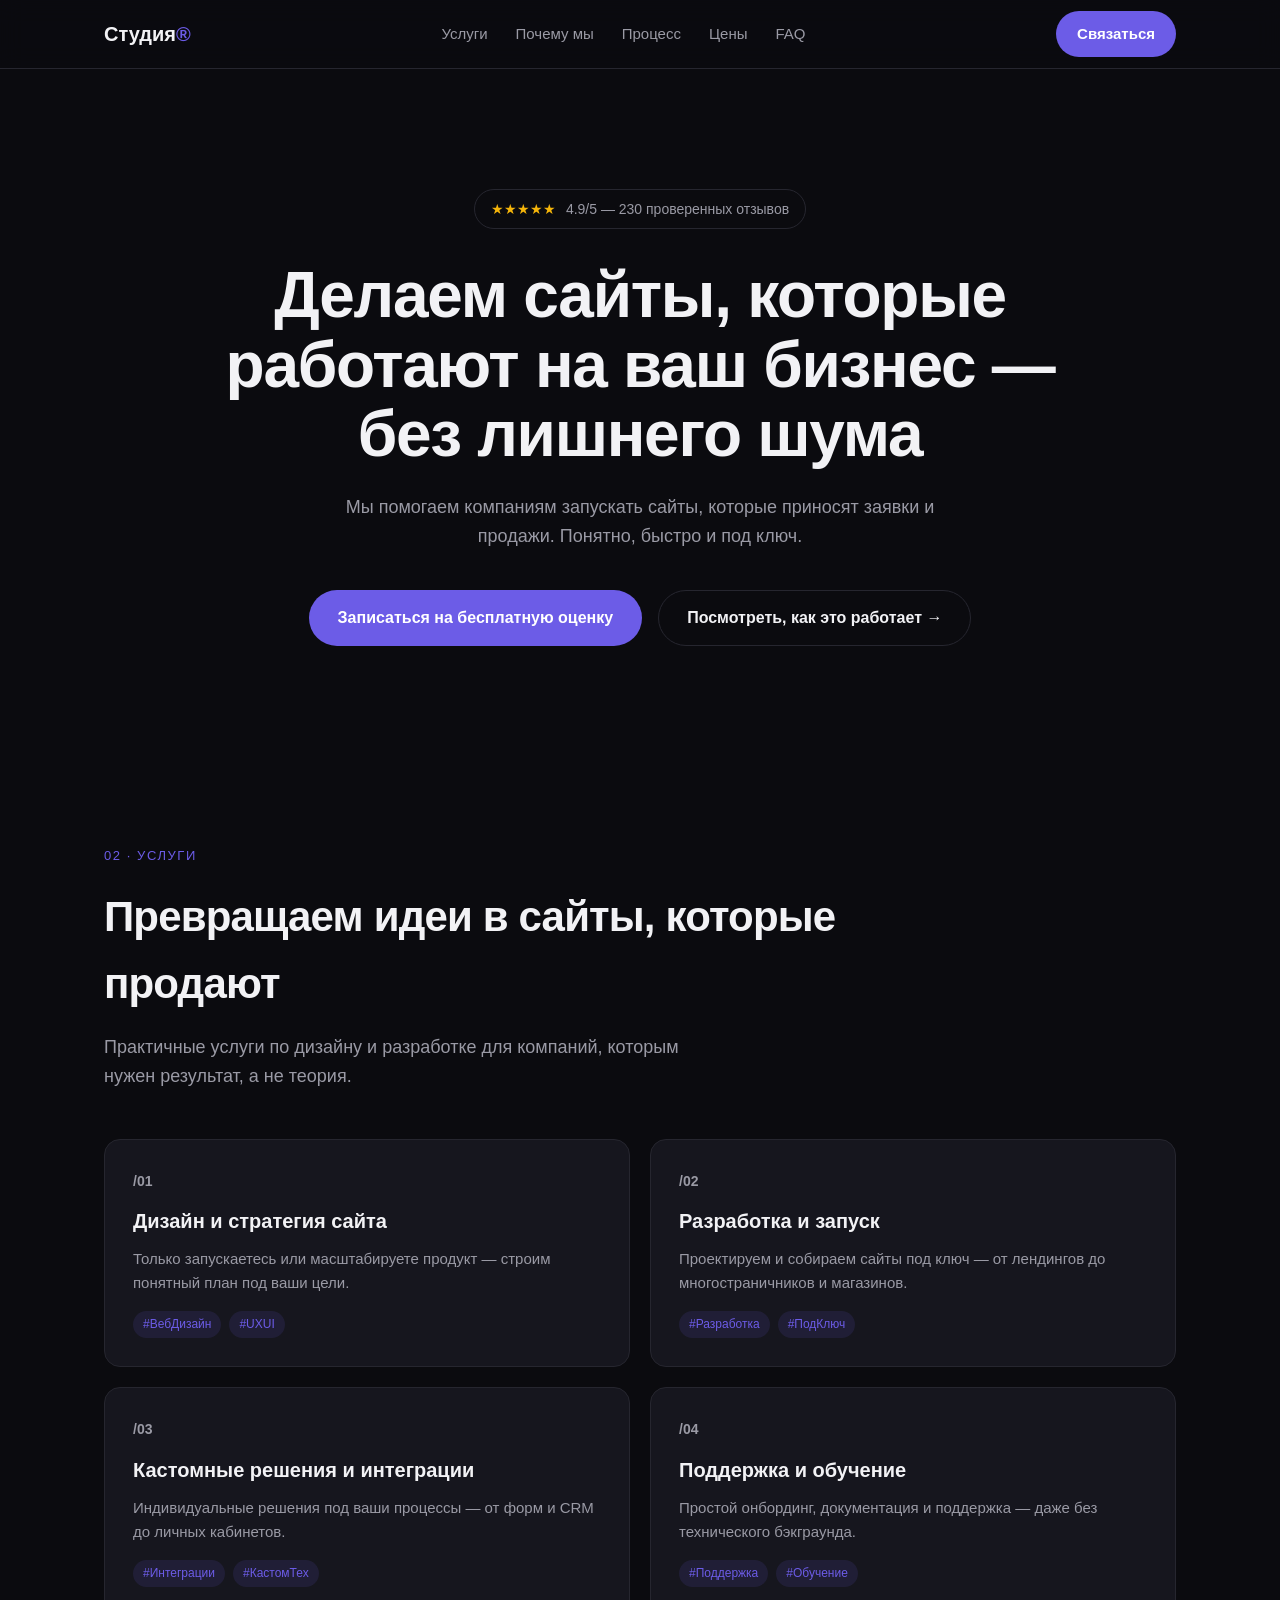
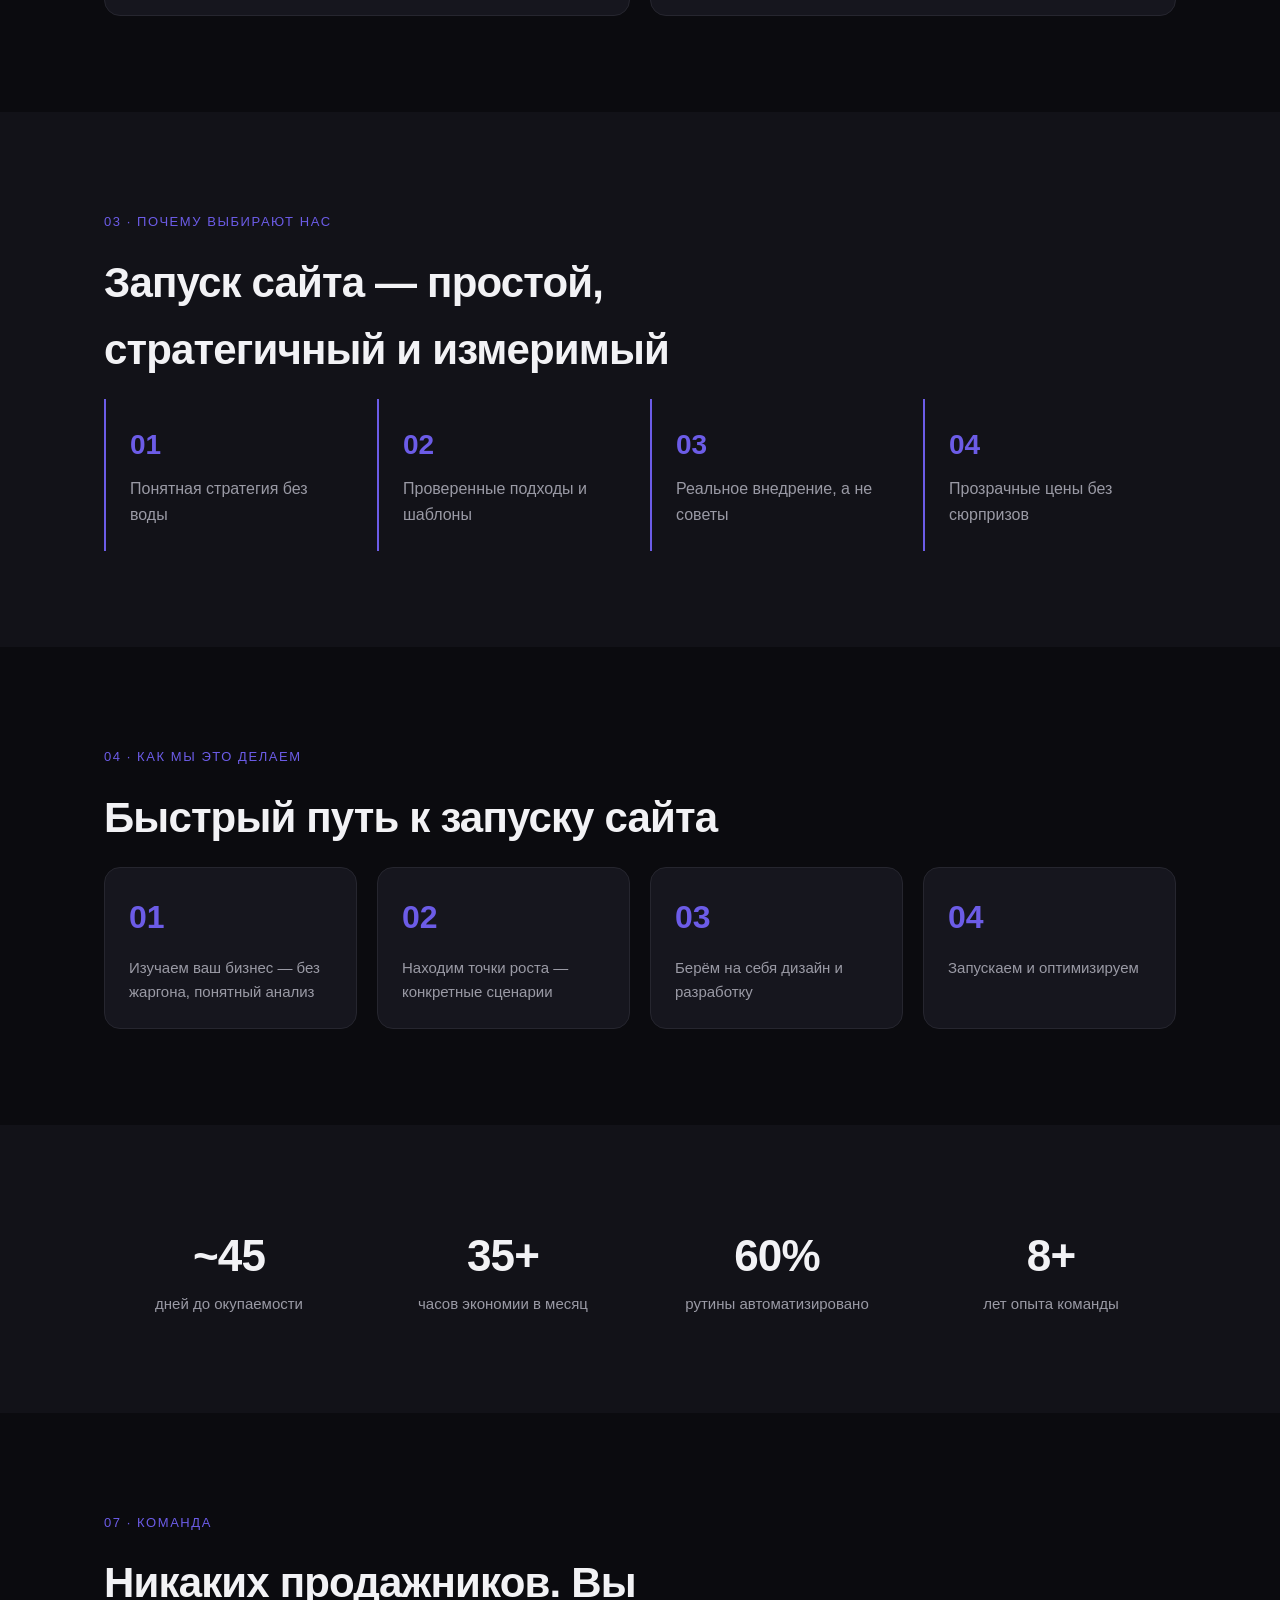
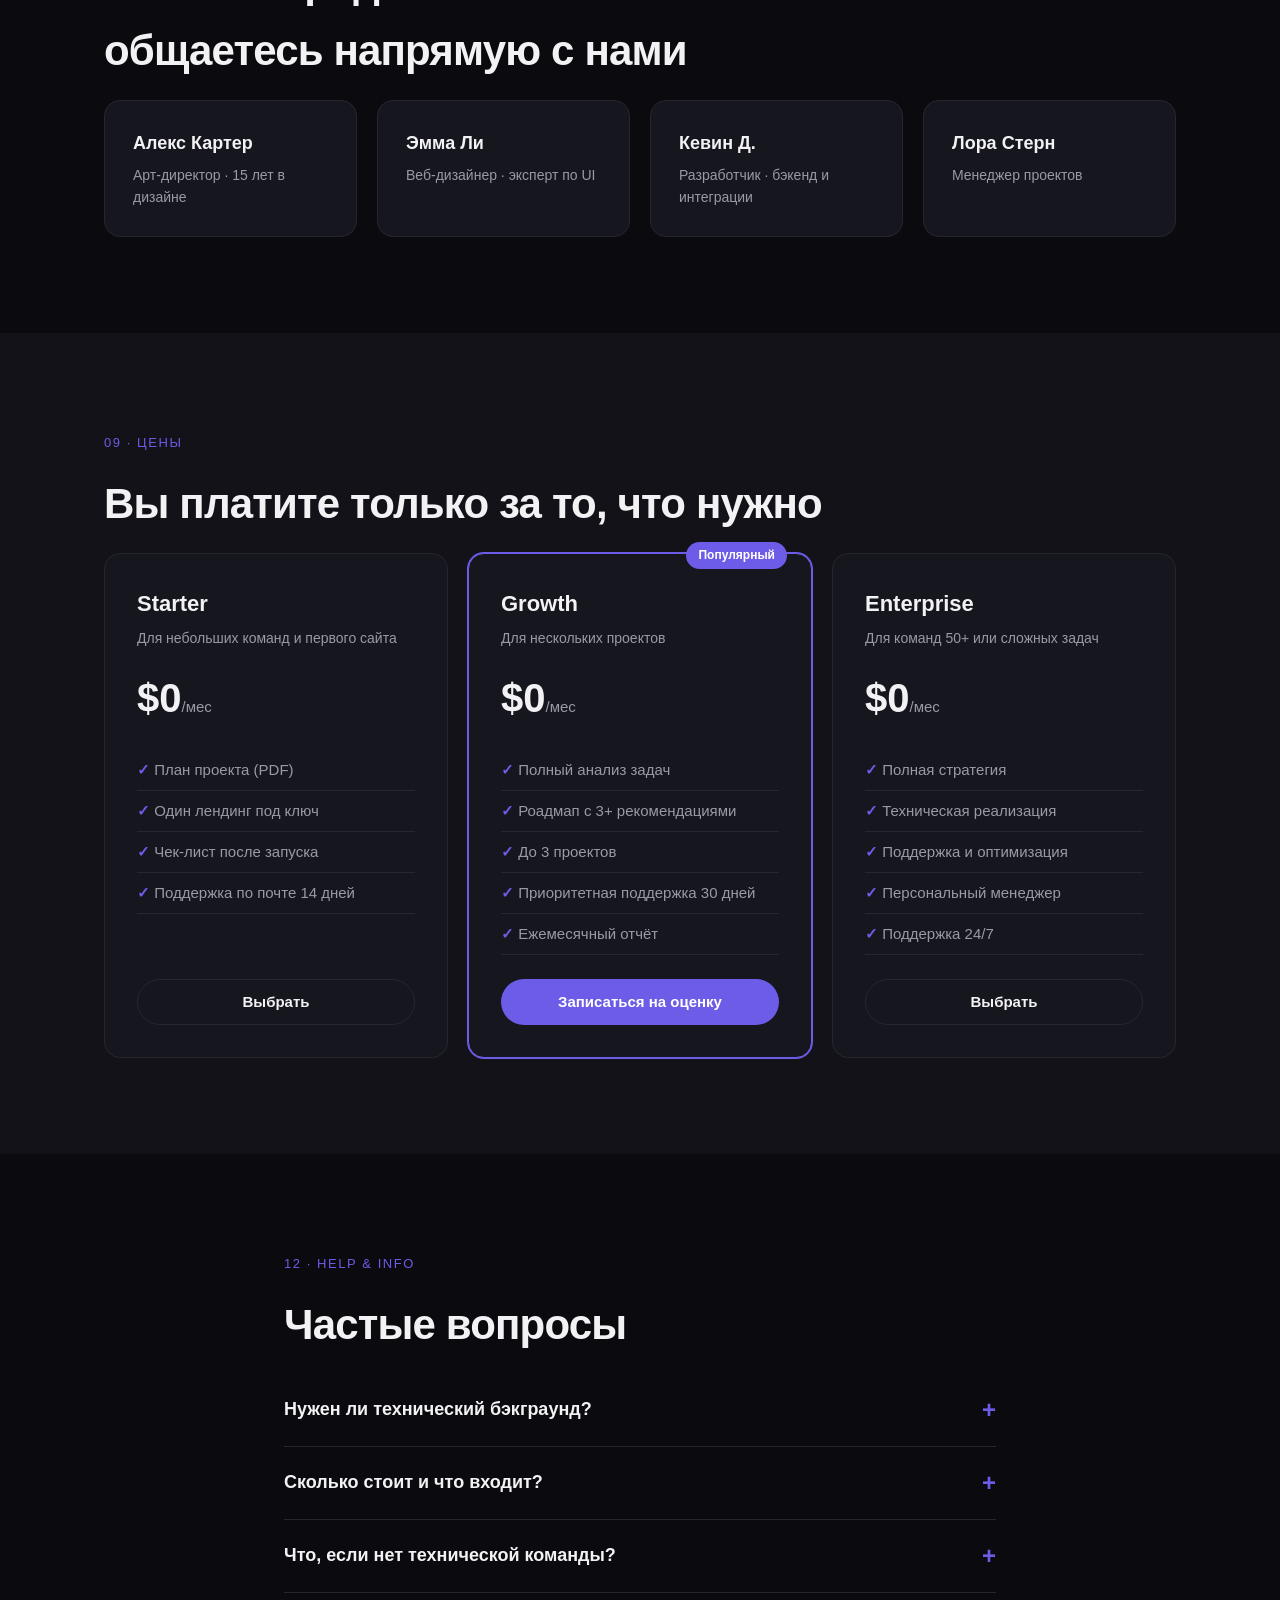
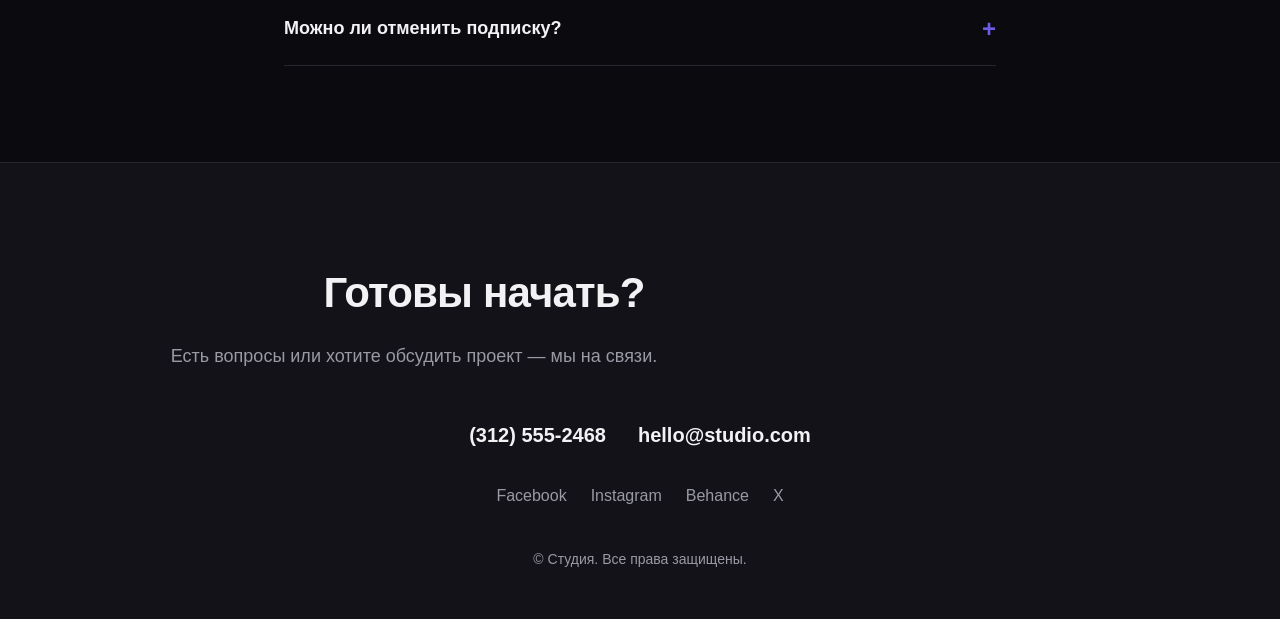
==== commit 4ab844f6: "Update index.html" ====
--- a/index.html
+++ b/index.html
@@ -1,400 +1,230 @@
 <!DOCTYPE html>
 <html lang="ru">
 <head>
-<meta charset="UTF-8" />
-<meta name="viewport" content="width=device-width, initial-scale=1.0" />
-<title>STUDIO — Сайты, которые продают</title>
-<meta name="description" content="Создаём современные сайты и лендинги, которые приносят клиентов. Дизайн, разработка, анимация." />
-<link rel="preconnect" href="https://fonts.googleapis.com" />
-<link rel="preconnect" href="https://fonts.gstatic.com" crossorigin />
-<link href="https://fonts.googleapis.com/css2?family=Manrope:wght@400;500;600;700;800&family=Unbounded:wght@600;700;800&display=swap" rel="stylesheet" />
-<style>
-/* ===== ПЕРЕМЕННЫЕ / ЦВЕТА ===== */
-:root{
-  --bg:#0a0a0f;
-  --bg-soft:#12121a;
-  --card:#16161f;
-  --text:#f2f2f5;
-  --muted:#9a9aa8;
-  --accent:#7c5cff;
-  --accent-2:#00e5b0;
-  --border:rgba(255,255,255,.08);
-  --radius:22px;
-  --max:1180px;
-}
-*{margin:0;padding:0;box-sizing:border-box}
-html{scroll-behavior:smooth}
-body{
-  background:var(--bg);
-  color:var(--text);
-  font-family:'Manrope',system-ui,-apple-system,sans-serif;
-  line-height:1.6;
-  overflow-x:hidden;
-  -webkit-font-smoothing:antialiased;
-}
-h1,h2,h3{font-family:'Unbounded',sans-serif;line-height:1.1;letter-spacing:-.02em}
-a{color:inherit;text-decoration:none}
-img{max-width:100%;display:block}
-.container{width:100%;max-width:var(--max);margin:0 auto;padding:0 24px}
-section{position:relative}
-.accent{color:var(--accent)}
-.gradient-text{
-  background:linear-gradient(100deg,var(--accent),var(--accent-2));
-  -webkit-background-clip:text;background-clip:text;
-  -webkit-text-fill-color:transparent;
-}
-
-/* ===== КНОПКИ ===== */
-.btn{
-  display:inline-flex;align-items:center;gap:10px;
-  padding:15px 28px;border-radius:100px;font-weight:700;font-size:15px;
-  cursor:pointer;border:none;transition:transform .25s ease,box-shadow .25s ease;
-  white-space:nowrap;
-}
-.btn-primary{background:linear-gradient(100deg,var(--accent),#9b7cff);color:#fff;box-shadow:0 10px 30px rgba(124,92,255,.35)}
-.btn-primary:hover{transform:translateY(-3px);box-shadow:0 16px 40px rgba(124,92,255,.5)}
-.btn-ghost{background:transparent;color:var(--text);border:1px solid var(--border)}
-.btn-ghost:hover{border-color:var(--accent);transform:translateY(-3px)}
-
-/* ===== ШАПКА ===== */
-header{position:fixed;top:0;left:0;right:0;z-index:100;transition:.3s}
-header.scrolled{background:rgba(10,10,15,.8);backdrop-filter:blur(14px);border-bottom:1px solid var(--border)}
-.nav{display:flex;align-items:center;justify-content:space-between;padding:18px 0}
-.logo{font-family:'Unbounded';font-weight:800;font-size:22px;letter-spacing:-.03em}
-.logo span{color:var(--accent)}
-.nav-links{display:flex;align-items:center;gap:34px}
-.nav-links a{color:var(--muted);font-weight:600;font-size:15px;transition:.2s}
-.nav-links a:hover{color:var(--text)}
-.nav-cta{display:flex;align-items:center;gap:16px}
-.burger{display:none;flex-direction:column;gap:5px;cursor:pointer;padding:8px;background:none;border:none}
-.burger span{width:26px;height:2px;background:var(--text);transition:.3s}
-.burger.active span:nth-child(1){transform:translateY(7px) rotate(45deg)}
-.burger.active span:nth-child(2){opacity:0}
-.burger.active span:nth-child(3){transform:translateY(-7px) rotate(-45deg)}
-
-/* ===== HERO ===== */
-.hero{padding:170px 0 110px;text-align:center;position:relative}
-.glow{position:absolute;border-radius:50%;filter:blur(120px);opacity:.5;z-index:0;pointer-events:none}
-.glow-1{width:500px;height:500px;background:var(--accent);top:-100px;left:-150px}
-.glow-2{width:420px;height:420px;background:var(--accent-2);top:80px;right:-120px;opacity:.3}
-.hero .container{position:relative;z-index:1}
-.badge{
-  display:inline-flex;align-items:center;gap:8px;padding:8px 18px;border-radius:100px;
-  background:var(--bg-soft);border:1px solid var(--border);font-size:14px;color:var(--muted);font-weight:600;margin-bottom:30px;
-}
-.badge .dot{width:8px;height:8px;border-radius:50%;background:var(--accent-2);box-shadow:0 0 12px var(--accent-2)}
-.hero h1{font-size:clamp(40px,7vw,82px);margin-bottom:26px}
-.hero p{font-size:clamp(16px,2.2vw,21px);color:var(--muted);max-width:620px;margin:0 auto 40px}
-.hero-btns{display:flex;gap:16px;justify-content:center;flex-wrap:wrap}
-.hero-stats{display:flex;gap:50px;justify-content:center;margin-top:70px;flex-wrap:wrap}
-.stat .num{font-family:'Unbounded';font-size:clamp(30px,5vw,46px);font-weight:800}
-.stat .label{color:var(--muted);font-size:14px;font-weight:600}
-
-/* ===== ОБЩИЕ ЗАГОЛОВКИ СЕКЦИЙ ===== */
-.sec{padding:100px 0}
-.sec-head{text-align:center;max-width:680px;margin:0 auto 60px}
-.sec-head .tag{color:var(--accent);font-weight:700;font-size:14px;letter-spacing:.08em;text-transform:uppercase}
-.sec-head h2{font-size:clamp(30px,5vw,52px);margin:14px 0 16px}
-.sec-head p{color:var(--muted);font-size:17px}
-
-/* ===== ПОЧЕМУ САЙТ В 2026 ===== */
-.why-grid{display:grid;grid-template-columns:repeat(3,1fr);gap:22px}
-.why-card{background:var(--card);border:1px solid var(--border);border-radius:var(--radius);padding:34px;transition:.3s}
-.why-card:hover{transform:translateY(-6px);border-color:rgba(124,92,255,.5)}
-.why-card .ic{font-size:32px;margin-bottom:18px}
-.why-card h3{font-size:21px;margin-bottom:10px}
-.why-card p{color:var(--muted);font-size:15px}
-
-/* ===== УСЛУГИ ===== */
-.serv-grid{display:grid;grid-template-columns:repeat(2,1fr);gap:22px}
-.serv-card{position:relative;background:linear-gradient(160deg,var(--bg-soft),var(--card));border:1px solid var(--border);border-radius:var(--radius);padding:40px;overflow:hidden;transition:.3s}
-.serv-card:hover{transform:translateY(-6px)}
-.serv-card::after{content:'';position:absolute;inset:0;background:radial-gradient(400px circle at var(--mx,50%) var(--my,50%),rgba(124,92,255,.12),transparent 60%);opacity:0;transition:.3s}
-.serv-card:hover::after{opacity:1}
-.serv-card .num{font-family:'Unbounded';font-size:15px;color:var(--accent);font-weight:700}
-.serv-card h3{font-size:25px;margin:14px 0 12px}
-.serv-card p{color:var(--muted);font-size:15px;position:relative;z-index:1}
-
-/* ===== ПОРТФОЛИО ===== */
-.works-grid{display:grid;grid-template-columns:repeat(2,1fr);gap:24px}
-.work-card{display:block;border-radius:var(--radius);overflow:hidden;border:1px solid var(--border);background:var(--card);transition:.4s}
-.work-card:hover{transform:translateY(-8px);border-color:rgba(124,92,255,.5)}
-.work-thumb{height:300px;background-size:cover;background-position:center;position:relative;transition:.5s}
-.work-card:hover .work-thumb{transform:scale(1.04)}
-.work-thumb::after{content:'';position:absolute;inset:0;background:linear-gradient(to top,rgba(10,10,15,.85),transparent 60%)}
-.work-body{padding:24px 26px 28px}
-.work-body h3{font-size:22px;margin-bottom:8px}
-.work-body p{color:var(--muted);font-size:14px;margin-bottom:14px}
-.work-tags{display:flex;gap:8px;flex-wrap:wrap}
-.tag-chip{font-size:12px;font-weight:600;color:var(--accent-2);background:rgba(0,229,176,.1);padding:6px 12px;border-radius:100px}
-.work-arrow{display:inline-flex;align-items:center;gap:6px;margin-top:16px;color:var(--accent);font-weight:700;font-size:14px}
-
-/* ===== ПРОЦЕСС ===== */
-.steps{display:grid;grid-template-columns:repeat(4,1fr);gap:22px}
-.step{position:relative;padding-top:20px}
-.step .n{font-family:'Unbounded';font-size:54px;font-weight:800;color:rgba(255,255,255,.07);line-height:1}
-.step h3{font-size:19px;margin:6px 0 10px}
-.step p{color:var(--muted);font-size:14px}
-
-/* ===== CTA / КОНТАКТЫ ===== */
-.cta-wrap{background:linear-gradient(135deg,rgba(124,92,255,.18),rgba(0,229,176,.1));border:1px solid var(--border);border-radius:32px;padding:60px;text-align:center;position:relative;overflow:hidden}
-.cta-wrap h2{font-size:clamp(28px,5vw,48px);margin-bottom:16px}
-.cta-wrap p{color:var(--muted);font-size:17px;max-width:520px;margin:0 auto 34px}
-.form{display:flex;flex-direction:column;gap:14px;max-width:440px;margin:0 auto}
-.form input,.form textarea{
-  width:100%;padding:16px 20px;border-radius:14px;background:var(--bg);
-  border:1px solid var(--border);color:var(--text);font-family:inherit;font-size:15px;transition:.2s;
-}
-.form input:focus,.form textarea:focus{outline:none;border-color:var(--accent)}
-.form textarea{resize:vertical;min-height:90px}
-
-/* ===== ПОДВАЛ ===== */
-footer{padding:60px 0 40px;border-top:1px solid var(--border);margin-top:80px}
-.foot{display:flex;justify-content:space-between;align-items:center;flex-wrap:wrap;gap:24px}
-.foot-links{display:flex;gap:24px;flex-wrap:wrap}
-.foot-links a{color:var(--muted);font-weight:600;font-size:15px;transition:.2s}
-.foot-links a:hover{color:var(--text)}
-.copy{color:var(--muted);font-size:14px;margin-top:30px;text-align:center}
-
-/* ===== АНИМАЦИИ ПОЯВЛЕНИЯ ===== */
-.reveal{opacity:0;transform:translateY(40px);transition:opacity .7s cubic-bezier(.16,1,.3,1),transform .7s cubic-bezier(.16,1,.3,1)}
-.reveal.show{opacity:1;transform:none}
-.reveal.d1{transition-delay:.08s}.reveal.d2{transition-delay:.16s}.reveal.d3{transition-delay:.24s}.reveal.d4{transition-delay:.32s}
-@keyframes float{0%,100%{transform:translateY(0)}50%{transform:translateY(-18px)}}
-.glow-1{animation:float 7s ease-in-out infinite}
-.glow-2{animation:float 9s ease-in-out infinite reverse}
-
-/* ===== МОБИЛЬНАЯ АДАПТАЦИЯ ===== */
-@media(max-width:900px){
-  .why-grid,.serv-grid,.works-grid,.steps{grid-template-columns:1fr}
-  .steps{gap:34px}
-  .nav-links{
-    position:fixed;top:0;right:0;height:100vh;width:78%;max-width:320px;
-    background:var(--bg-soft);flex-direction:column;justify-content:center;gap:30px;
-    transform:translateX(100%);transition:.4s;border-left:1px solid var(--border);z-index:99;
-  }
-  .nav-links.open{transform:translateX(0)}
-  .nav-links a{font-size:20px}
-  .nav-cta .btn{display:none}
-  .burger{display:flex;z-index:100}
-  .cta-wrap{padding:40px 24px}
-  .hero-stats{gap:32px}
-}
-</style>
+  <meta charset="UTF-8" />
+  <meta name="viewport" content="width=device-width, initial-scale=1.0" />
+  <title>Веб-студия · Сайты под ключ для бизнеса</title>
+  <meta name="description" content="Делаем сайты, которые приносят заявки и продажи. Дизайн, разработка и поддержка под ключ." />
+  <link rel="stylesheet" href="styles.css" />
 </head>
 <body>
-
-<!-- ===== ШАПКА ===== -->
-<header id="header">
-  <div class="container nav">
-    <a href="#" class="logo">STU<span>DIO</span></a>
-    <nav class="nav-links" id="navLinks">
-      <a href="#why">Зачем сайт</a>
-      <a href="#services">Услуги</a>
-      <a href="#works">Работы</a>
-      <a href="#process">Процесс</a>
-      <a href="#contact">Контакты</a>
-    </nav>
-    <div class="nav-cta">
-      <a href="#contact" class="btn btn-primary">Обсудить проект</a>
-      <button class="burger" id="burger" aria-label="Меню"><span></span><span></span><span></span></button>
-    </div>
-  </div>
-</header>
-
-<!-- ===== HERO ===== -->
-<section class="hero">
-  <div class="glow glow-1"></div>
-  <div class="glow glow-2"></div>
-  <div class="container">
-    <div class="badge reveal"><span class="dot"></span>Принимаю заказы на 2026 год</div>
-    <h1 class="reveal d1">Сайты, которые<br><span class="gradient-text">продают</span></h1>
-    <p class="reveal d2">Создаю современные сайты и лендинги с продуманным дизайном, плавной анимацией и фокусом на результат — больше заявок и клиентов для вашего бизнеса.</p>
-    <div class="hero-btns reveal d3">
-      <a href="#contact" class="btn btn-primary">Заказать сайт →</a>
-      <a href="#works" class="btn btn-ghost">Смотреть работы</a>
-    </div>
-    <div class="hero-stats reveal d4">
-      <div class="stat"><div class="num gradient-text">50+</div><div class="label">проектов</div></div>
-      <div class="stat"><div class="num gradient-text">5 лет</div><div class="label">опыта</div></div>
-      <div class="stat"><div class="num gradient-text">98%</div><div class="label">довольных клиентов</div></div>
-    </div>
-  </div>
-</section>
-
-<!-- ===== ПОЧЕМУ САЙТ В 2026 ===== -->
-<section class="sec" id="why">
-  <div class="container">
-    <div class="sec-head reveal">
-      <div class="tag">Зачем нужен сайт в 2026</div>
-      <h2>Без сайта вас просто не найдут</h2>
-      <p>В 2026 году первое касание с клиентом происходит онлайн. Сайт работает на вас 24/7 — даже когда вы спите.</p>
-    </div>
-    <div class="why-grid">
-      <div class="why-card reveal"><div class="ic">🔍</div><h3>Вас находят в поиске</h3><p>Клиенты ищут услуги в Google и Яндексе. Нет сайта — нет вас в результатах, а заказы уходят к конкурентам.</p></div>
-      <div class="why-card reveal d1"><div class="ic">📈</div><h3>Рост продаж</h3><p>Грамотный лендинг превращает посетителей в заявки. Продуманный путь клиента = больше выручки.</p></div>
-      <div class="why-card reveal d2"><div class="ic">⭐</div><h3>Доверие и статус</h3><p>Современный сайт показывает, что вы — серьёзный бизнес. Люди покупают у тех, кому доверяют.</p></div>
-      <div class="why-card reveal"><div class="ic">⚡</div><h3>Работает без выходных</h3><p>Сайт принимает заявки круглосуточно и автоматически, без вашего участия.</p></div>
-      <div class="why-card reveal d1"><div class="ic">📱</div><h3>Удобно с телефона</h3><p>80% трафика — мобильный. Адаптивный сайт не теряет ни одного клиента со смартфона.</p></div>
-      <div class="why-card reveal d2"><div class="ic">🎯</div><h3>Реклама работает лучше</h3><p>Хороший сайт — фундамент для рекламы. Без него бюджет на трафик сливается впустую.</p></div>
-    </div>
-  </div>
-</section>
-
-<!-- ===== УСЛУГИ ===== -->
-<section class="sec" id="services">
-  <div class="container">
-    <div class="sec-head reveal">
-      <div class="tag">Услуги</div>
-      <h2>Что я делаю</h2>
-      <p>Полный цикл — от идеи и дизайна до запуска и поддержки.</p>
-    </div>
-    <div class="serv-grid">
-      <div class="serv-card reveal"><div class="num">01</div><h3>Лендинги</h3><p>Продающие одностраничники под рекламу и запуск продуктов. Чёткая структура, цепляющий оффер, высокая конверсия.</p></div>
-      <div class="serv-card reveal d1"><div class="num">02</div><h3>Корпоративные сайты</h3><p>Многостраничные сайты для компаний: услуги, о нас, блог, формы. Солидно и профессионально.</p></div>
-      <div class="serv-card reveal d2"><div class="num">03</div><h3>Интернет-магазины</h3><p>Каталог, корзина, оплата и доставка. Удобно покупать с любого устройства.</p></div>
-      <div class="serv-card reveal d3"><div class="num">04</div><h3>Редизайн и анимация</h3><p>Обновлю устаревший сайт: современный дизайн, плавные анимации, скорость загрузки.</p></div>
-    </div>
-  </div>
-</section>
-
-<!-- ===== ПОРТФОЛИО ===== -->
-<!-- Чтобы добавить свою работу: скопируй блок <a class="work-card">…</a> и замени картинку, текст и ссылку -->
-<section class="sec" id="works">
-  <div class="container">
-    <div class="sec-head reveal">
-      <div class="tag">Портфолио</div>
-      <h2>Мои работы</h2>
-      <p>Несколько проектов, которыми я горжусь. Замените на свои примеры.</p>
-    </div>
-    <div class="works-grid">
-
-      <a class="work-card reveal" href="#" target="_blank">
-        <div class="work-thumb" style="background-image:url('https://images.unsplash.com/photo-1467232004584-a241de8bcf5d?w=900&q=80')"></div>
-        <div class="work-body">
-          <h3>Проект «Название»</h3>
-          <p>Краткое описание: что за проект и какой результат он принёс.</p>
-          <div class="work-tags"><span class="tag-chip">Лендинг</span><span class="tag-chip">Анимация</span></div>
-          <span class="work-arrow">Открыть проект →</span>
-        </div>
-      </a>
-
-      <a class="work-card reveal d1" href="#" target="_blank">
-        <div class="work-thumb" style="background-image:url('https://images.unsplash.com/photo-1559028012-481c04fa702d?w=900&q=80')"></div>
-        <div class="work-body">
-          <h3>Проект «Название»</h3>
-          <p>Краткое описание: что за проект и какой результат он принёс.</p>
-          <div class="work-tags"><span class="tag-chip">Корп. сайт</span><span class="tag-chip">UX/UI</span></div>
-          <span class="work-arrow">Открыть проект →</span>
-        </div>
-      </a>
-
-      <a class="work-card reveal" href="#" target="_blank">
-        <div class="work-thumb" style="background-image:url('https://images.unsplash.com/photo-1551650975-87deedd944c3?w=900&q=80')"></div>
-        <div class="work-body">
-          <h3>Проект «Название»</h3>
-          <p>Краткое описание: что за проект и какой результат он принёс.</p>
-          <div class="work-tags"><span class="tag-chip">Магазин</span><span class="tag-chip">Адаптив</span></div>
-          <span class="work-arrow">Открыть проект →</span>
-        </div>
-      </a>
-
-      <a class="work-card reveal d1" href="#" target="_blank">
-        <div class="work-thumb" style="background-image:url('https://images.unsplash.com/photo-1481487196290-c152efe083f5?w=900&q=80')"></div>
-        <div class="work-body">
-          <h3>Проект «Название»</h3>
-          <p>Краткое описание: что за проект и какой результат он принёс.</p>
-          <div class="work-tags"><span class="tag-chip">Редизайн</span><span class="tag-chip">Брендинг</span></div>
-          <span class="work-arrow">Открыть проект →</span>
-        </div>
-      </a>
-
-    </div>
-  </div>
-</section>
-
-<!-- ===== ПРОЦЕСС ===== -->
-<section class="sec" id="process">
-  <div class="container">
-    <div class="sec-head reveal">
-      <div class="tag">Процесс</div>
-      <h2>Как мы работаем</h2>
-      <p>Прозрачно и по этапам — вы всегда понимаете, что происходит.</p>
-    </div>
-    <div class="steps">
-      <div class="step reveal"><div class="n">01</div><h3>Бриф</h3><p>Обсуждаем задачи, цели и вашу аудиторию.</p></div>
-      <div class="step reveal d1"><div class="n">02</div><h3>Дизайн</h3><p>Готовлю прототип и визуальный концепт.</p></div>
-      <div class="step reveal d2"><div class="n">03</div><h3>Вёрстка</h3><p>Адаптивная вёрстка с анимацией и оптимизацией.</p></div>
-      <div class="step reveal d3"><div class="n">04</div><h3>Запуск</h3><p>Публикуем сайт и подключаем аналитику.</p></div>
-    </div>
-  </div>
-</section>
-
-<!-- ===== CTA / КОНТАКТЫ ===== -->
-<section class="sec" id="contact">
-  <div class="container">
-    <div class="cta-wrap reveal">
-      <h2>Готовы к новому сайту?</h2>
-      <p>Оставьте заявку — обсудим ваш проект и подберём решение под задачу и бюджет.</p>
-      <!-- Чтобы заявки приходили на почту: зарегистрируйтесь на formspree.io и вставьте action="https://formspree.io/f/ВАШ_ID" method="POST" -->
-      <form class="form" id="leadForm">
-        <input type="text" name="name" placeholder="Ваше имя" required />
-        <input type="text" name="contact" placeholder="Телефон или Telegram" required />
-        <textarea name="message" placeholder="Коротко о проекте"></textarea>
-        <button type="submit" class="btn btn-primary" style="justify-content:center">Отправить заявку</button>
-      </form>
-    </div>
-  </div>
-</section>
-
-<!-- ===== ПОДВАЛ ===== -->
-<footer>
-  <div class="container">
-    <div class="foot">
-      <a href="#" class="logo">STU<span>DIO</span></a>
-      <div class="foot-links">
-        <a href="#">Telegram</a>
-        <a href="#">WhatsApp</a>
-        <a href="mailto:hello@example.com">hello@example.com</a>
-        <a href="tel:+70000000000">+7 (000) 000-00-00</a>
-      </div>
-    </div>
-    <div class="copy">© 2026 STUDIO. Все права защищены.</div>
-  </div>
-</footer>
-
-<script>
-/* Шапка при скролле */
-const header=document.getElementById('header');
-window.addEventListener('scroll',()=>{header.classList.toggle('scrolled',window.scrollY>30)});
-
-/* Мобильное меню */
-const burger=document.getElementById('burger');
-const navLinks=document.getElementById('navLinks');
-burger.addEventListener('click',()=>{burger.classList.toggle('active');navLinks.classList.toggle('open')});
-navLinks.querySelectorAll('a').forEach(a=>a.addEventListener('click',()=>{burger.classList.remove('active');navLinks.classList.remove('open')}));
-
-/* Анимация появления при скролле */
-const io=new IntersectionObserver((entries)=>{
-  entries.forEach(e=>{if(e.isIntersecting){e.target.classList.add('show');io.unobserve(e.target)}});
-},{threshold:.12});
-document.querySelectorAll('.reveal').forEach(el=>io.observe(el));
-
-/* Подсветка карточек услуг за курсором */
-document.querySelectorAll('.serv-card').forEach(card=>{
-  card.addEventListener('mousemove',e=>{
-    const r=card.getBoundingClientRect();
-    card.style.setProperty('--mx',(e.clientX-r.left)+'px');
-    card.style.setProperty('--my',(e.clientY-r.top)+'px');
-  });
-});
-
-/* Обработка формы (демо) */
-document.getElementById('leadForm').addEventListener('submit',e=>{
-  e.preventDefault();
-  alert('Спасибо! Заявка отправлена. Я свяжусь с вами в ближайшее время.');
-  e.target.reset();
-});
-</script>
+  <!-- Header -->
+  <header class="header">
+    <div class="container header__inner">
+      <a href="#" class="logo">Студия<span>®</span></a>
+      <nav class="nav" id="nav">
+        <a href="#services">Услуги</a>
+        <a href="#why">Почему мы</a>
+        <a href="#process">Процесс</a>
+        <a href="#pricing">Цены</a>
+        <a href="#faq">FAQ</a>
+      </nav>
+      <a href="#contact" class="btn btn--primary">Связаться</a>
+      <button class="burger" id="burger" aria-label="Меню">
+        <span></span><span></span><span></span>
+      </button>
+    </div>
+  </header>
+
+  <!-- Hero -->
+  <section class="hero">
+    <div class="container">
+      <div class="rating">
+        <span class="stars">★★★★★</span>
+        <span>4.9/5 — 230 проверенных отзывов</span>
+      </div>
+      <h1 class="hero__title">Делаем сайты, которые работают на ваш бизнес — без лишнего шума</h1>
+      <p class="hero__subtitle">Мы помогаем компаниям запускать сайты, которые приносят заявки и продажи. Понятно, быстро и под ключ.</p>
+      <div class="hero__actions">
+        <a href="#contact" class="btn btn--primary btn--lg">Записаться на бесплатную оценку</a>
+        <a href="#process" class="btn btn--ghost btn--lg">Посмотреть, как это работает →</a>
+      </div>
+    </div>
+  </section>
+
+  <!-- Services -->
+  <section class="section" id="services">
+    <div class="container">
+      <span class="eyebrow">02 · Услуги</span>
+      <h2 class="section__title">Превращаем идеи в сайты, которые продают</h2>
+      <p class="section__lead">Практичные услуги по дизайну и разработке для компаний, которым нужен результат, а не теория.</p>
+      <div class="grid grid--2">
+        <article class="card">
+          <span class="card__num">/01</span>
+          <h3>Дизайн и стратегия сайта</h3>
+          <p>Только запускаетесь или масштабируете продукт — строим понятный план под ваши цели.</p>
+          <div class="tags"><span>#ВебДизайн</span><span>#UXUI</span></div>
+        </article>
+        <article class="card">
+          <span class="card__num">/02</span>
+          <h3>Разработка и запуск</h3>
+          <p>Проектируем и собираем сайты под ключ — от лендингов до многостраничников и магазинов.</p>
+          <div class="tags"><span>#Разработка</span><span>#ПодКлюч</span></div>
+        </article>
+        <article class="card">
+          <span class="card__num">/03</span>
+          <h3>Кастомные решения и интеграции</h3>
+          <p>Индивидуальные решения под ваши процессы — от форм и CRM до личных кабинетов.</p>
+          <div class="tags"><span>#Интеграции</span><span>#КастомТех</span></div>
+        </article>
+        <article class="card">
+          <span class="card__num">/04</span>
+          <h3>Поддержка и обучение</h3>
+          <p>Простой онбординг, документация и поддержка — даже без технического бэкграунда.</p>
+          <div class="tags"><span>#Поддержка</span><span>#Обучение</span></div>
+        </article>
+      </div>
+    </div>
+  </section>
+
+  <!-- Why us -->
+  <section class="section section--alt" id="why">
+    <div class="container">
+      <span class="eyebrow">03 · Почему выбирают нас</span>
+      <h2 class="section__title">Запуск сайта — простой, стратегичный и измеримый</h2>
+      <div class="grid grid--4">
+        <div class="advantage"><span>01</span><p>Понятная стратегия без воды</p></div>
+        <div class="advantage"><span>02</span><p>Проверенные подходы и шаблоны</p></div>
+        <div class="advantage"><span>03</span><p>Реальное внедрение, а не советы</p></div>
+        <div class="advantage"><span>04</span><p>Прозрачные цены без сюрпризов</p></div>
+      </div>
+    </div>
+  </section>
+
+  <!-- Process -->
+  <section class="section" id="process">
+    <div class="container">
+      <span class="eyebrow">04 · Как мы это делаем</span>
+      <h2 class="section__title">Быстрый путь к запуску сайта</h2>
+      <div class="steps">
+        <div class="step"><span class="step__num">01</span><p>Изучаем ваш бизнес — без жаргона, понятный анализ</p></div>
+        <div class="step"><span class="step__num">02</span><p>Находим точки роста — конкретные сценарии</p></div>
+        <div class="step"><span class="step__num">03</span><p>Берём на себя дизайн и разработку</p></div>
+        <div class="step"><span class="step__num">04</span><p>Запускаем и оптимизируем</p></div>
+      </div>
+    </div>
+  </section>
+
+  <!-- Stats -->
+  <section class="section section--alt">
+    <div class="container">
+      <div class="stats">
+        <div class="stat"><strong>~45</strong><span>дней до окупаемости</span></div>
+        <div class="stat"><strong>35+</strong><span>часов экономии в месяц</span></div>
+        <div class="stat"><strong>60%</strong><span>рутины автоматизировано</span></div>
+        <div class="stat"><strong>8+</strong><span>лет опыта команды</span></div>
+      </div>
+    </div>
+  </section>
+
+  <!-- Team -->
+  <section class="section" id="team">
+    <div class="container">
+      <span class="eyebrow">07 · Команда</span>
+      <h2 class="section__title">Никаких продажников. Вы общаетесь напрямую с нами</h2>
+      <div class="grid grid--4">
+        <div class="member"><h3>Алекс Картер</h3><p>Арт-директор · 15 лет в дизайне</p></div>
+        <div class="member"><h3>Эмма Ли</h3><p>Веб-дизайнер · эксперт по UI</p></div>
+        <div class="member"><h3>Кевин Д.</h3><p>Разработчик · бэкенд и интеграции</p></div>
+        <div class="member"><h3>Лора Стерн</h3><p>Менеджер проектов</p></div>
+      </div>
+    </div>
+  </section>
+
+  <!-- Pricing -->
+  <section class="section section--alt" id="pricing">
+    <div class="container">
+      <span class="eyebrow">09 · Цены</span>
+      <h2 class="section__title">Вы платите только за то, что нужно</h2>
+      <div class="grid grid--3">
+        <div class="plan">
+          <h3>Starter</h3>
+          <p class="plan__desc">Для небольших команд и первого сайта</p>
+          <div class="plan__price">$0<span>/мес</span></div>
+          <ul>
+            <li>План проекта (PDF)</li>
+            <li>Один лендинг под ключ</li>
+            <li>Чек-лист после запуска</li>
+            <li>Поддержка по почте 14 дней</li>
+          </ul>
+          <a href="#contact" class="btn btn--ghost">Выбрать</a>
+        </div>
+        <div class="plan plan--popular">
+          <span class="plan__badge">Популярный</span>
+          <h3>Growth</h3>
+          <p class="plan__desc">Для нескольких проектов</p>
+          <div class="plan__price">$0<span>/мес</span></div>
+          <ul>
+            <li>Полный анализ задач</li>
+            <li>Роадмап с 3+ рекомендациями</li>
+            <li>До 3 проектов</li>
+            <li>Приоритетная поддержка 30 дней</li>
+            <li>Ежемесячный отчёт</li>
+          </ul>
+          <a href="#contact" class="btn btn--primary">Записаться на оценку</a>
+        </div>
+        <div class="plan">
+          <h3>Enterprise</h3>
+          <p class="plan__desc">Для команд 50+ или сложных задач</p>
+          <div class="plan__price">$0<span>/мес</span></div>
+          <ul>
+            <li>Полная стратегия</li>
+            <li>Техническая реализация</li>
+            <li>Поддержка и оптимизация</li>
+            <li>Персональный менеджер</li>
+            <li>Поддержка 24/7</li>
+          </ul>
+          <a href="#contact" class="btn btn--ghost">Выбрать</a>
+        </div>
+      </div>
+    </div>
+  </section>
+
+  <!-- FAQ -->
+  <section class="section" id="faq">
+    <div class="container container--narrow">
+      <span class="eyebrow">12 · Help &amp; Info</span>
+      <h2 class="section__title">Частые вопросы</h2>
+      <div class="faq">
+        <div class="faq__item">
+          <button class="faq__q">Нужен ли технический бэкграунд?<span>+</span></button>
+          <div class="faq__a"><p>Нет. Мы объясняем каждый шаг простым языком и берём всю техническую настройку на себя.</p></div>
+        </div>
+        <div class="faq__item">
+          <button class="faq__q">Сколько стоит и что входит?<span>+</span></button>
+          <div class="faq__a"><p>Цена зависит от задач и объёма. Каждый план включает аудит, настройку, реализацию и поддержку. Без скрытых платежей.</p></div>
+        </div>
+        <div class="faq__item">
+          <button class="faq__q">Что, если нет технической команды?<span>+</span></button>
+          <div class="faq__a"><p>Не проблема. Мы ведём весь процесс от начала до конца. Просто поделитесь целями.</p></div>
+        </div>
+        <div class="faq__item">
+          <button class="faq__q">Можно ли отменить подписку?<span>+</span></button>
+          <div class="faq__a"><p>В любой момент. Никаких долгосрочных обязательств, всё созданное остаётся вашим.</p></div>
+        </div>
+      </div>
+    </div>
+  </section>
+
+  <!-- Contact / Footer -->
+  <footer class="footer" id="contact">
+    <div class="container">
+      <h2 class="section__title">Готовы начать?</h2>
+      <p class="section__lead">Есть вопросы или хотите обсудить проект — мы на связи.</p>
+      <div class="footer__contacts">
+        <a href="tel:+13125552468">(312) 555-2468</a>
+        <a href="mailto:hello@studio.com">hello@studio.com</a>
+      </div>
+      <div class="footer__social">
+        <a href="#">Facebook</a>
+        <a href="#">Instagram</a>
+        <a href="#">Behance</a>
+        <a href="#">X</a>
+      </div>
+      <p class="footer__copy">© <span id="year"></span> Студия. Все права защищены.</p>
+    </div>
+  </footer>
+
+  <script src="script.js"></script>
 </body>
 </html>
--- a/styles.css
+++ b/styles.css
@@ -0,0 +1,240 @@
+:root {
+  --bg: #0b0b0f;
+  --bg-alt: #121218;
+  --card: #16161e;
+  --border: #26262f;
+  --text: #f2f2f5;
+  --muted: #9a9aa5;
+  --accent: #6c5ce7;
+  --accent-hover: #5a4bd4;
+  --radius: 16px;
+  --maxw: 1120px;
+}
+
+* { margin: 0; padding: 0; box-sizing: border-box; }
+
+html { scroll-behavior: smooth; }
+
+body {
+  font-family: -apple-system, BlinkMacSystemFont, "Segoe UI", Roboto, Helvetica, Arial, sans-serif;
+  background: var(--bg);
+  color: var(--text);
+  line-height: 1.6;
+  -webkit-font-smoothing: antialiased;
+}
+
+a { color: inherit; text-decoration: none; }
+
+.container {
+  width: 100%;
+  max-width: var(--maxw);
+  margin: 0 auto;
+  padding: 0 24px;
+}
+.container--narrow { max-width: 760px; }
+
+/* Buttons */
+.btn {
+  display: inline-flex;
+  align-items: center;
+  justify-content: center;
+  padding: 10px 20px;
+  border-radius: 999px;
+  font-weight: 600;
+  font-size: 15px;
+  transition: all .2s ease;
+  cursor: pointer;
+  border: 1px solid transparent;
+}
+.btn--lg { padding: 14px 28px; font-size: 16px; }
+.btn--primary { background: var(--accent); color: #fff; }
+.btn--primary:hover { background: var(--accent-hover); transform: translateY(-2px); }
+.btn--ghost { background: transparent; color: var(--text); border-color: var(--border); }
+.btn--ghost:hover { border-color: var(--muted); }
+
+/* Header */
+.header {
+  position: sticky;
+  top: 0;
+  z-index: 50;
+  background: rgba(11,11,15,.8);
+  backdrop-filter: blur(12px);
+  border-bottom: 1px solid var(--border);
+}
+.header__inner {
+  display: flex;
+  align-items: center;
+  justify-content: space-between;
+  height: 68px;
+}
+.logo { font-weight: 700; font-size: 20px; }
+.logo span { color: var(--accent); }
+.nav { display: flex; gap: 28px; }
+.nav a { color: var(--muted); font-size: 15px; transition: color .2s; }
+.nav a:hover { color: var(--text); }
+.burger { display: none; flex-direction: column; gap: 5px; background: none; border: 0; cursor: pointer; }
+.burger span { width: 24px; height: 2px; background: var(--text); border-radius: 2px; }
+
+/* Hero */
+.hero { padding: 120px 0 100px; text-align: center; }
+.rating {
+  display: inline-flex;
+  align-items: center;
+  gap: 10px;
+  padding: 8px 16px;
+  border: 1px solid var(--border);
+  border-radius: 999px;
+  font-size: 14px;
+  color: var(--muted);
+  margin-bottom: 32px;
+}
+.stars { color: #f5b50a; }
+.hero__title {
+  font-size: clamp(34px, 6vw, 64px);
+  line-height: 1.08;
+  font-weight: 800;
+  letter-spacing: -.02em;
+  max-width: 900px;
+  margin: 0 auto 24px;
+}
+.hero__subtitle {
+  font-size: 18px;
+  color: var(--muted);
+  max-width: 620px;
+  margin: 0 auto 40px;
+}
+.hero__actions { display: flex; gap: 16px; justify-content: center; flex-wrap: wrap; }
+
+/* Sections */
+.section { padding: 96px 0; }
+.section--alt { background: var(--bg-alt); }
+.eyebrow {
+  display: inline-block;
+  text-transform: uppercase;
+  letter-spacing: .12em;
+  font-size: 13px;
+  color: var(--accent);
+  margin-bottom: 16px;
+}
+.section__title {
+  font-size: clamp(28px, 4vw, 42px);
+  font-weight: 700;
+  letter-spacing: -.02em;
+  max-width: 760px;
+  margin-bottom: 16px;
+}
+.section__lead { color: var(--muted); font-size: 18px; max-width: 620px; margin-bottom: 48px; }
+
+/* Grid */
+.grid { display: grid; gap: 20px; }
+.grid--2 { grid-template-columns: repeat(2, 1fr); }
+.grid--3 { grid-template-columns: repeat(3, 1fr); }
+.grid--4 { grid-template-columns: repeat(4, 1fr); }
+
+/* Cards */
+.card {
+  background: var(--card);
+  border: 1px solid var(--border);
+  border-radius: var(--radius);
+  padding: 28px;
+  transition: border-color .2s, transform .2s;
+}
+.card:hover { border-color: var(--accent); transform: translateY(-4px); }
+.card__num { color: var(--muted); font-size: 14px; font-weight: 600; }
+.card h3 { margin: 12px 0 10px; font-size: 20px; }
+.card p { color: var(--muted); font-size: 15px; }
+.tags { display: flex; gap: 8px; margin-top: 16px; flex-wrap: wrap; }
+.tags span { font-size: 12px; color: var(--accent); background: rgba(108,92,231,.12); padding: 4px 10px; border-radius: 999px; }
+
+.advantage { padding: 24px; border-left: 2px solid var(--accent); }
+.advantage span { display: block; font-size: 28px; font-weight: 800; color: var(--accent); margin-bottom: 8px; }
+.advantage p { color: var(--muted); }
+
+/* Steps */
+.steps { display: grid; grid-template-columns: repeat(4, 1fr); gap: 20px; }
+.step { background: var(--card); border: 1px solid var(--border); border-radius: var(--radius); padding: 24px; }
+.step__num { font-size: 32px; font-weight: 800; color: var(--accent); }
+.step p { margin-top: 12px; color: var(--muted); font-size: 15px; }
+
+/* Stats */
+.stats { display: grid; grid-template-columns: repeat(4, 1fr); gap: 24px; text-align: center; }
+.stat strong { display: block; font-size: 44px; font-weight: 800; letter-spacing: -.02em; }
+.stat span { color: var(--muted); font-size: 15px; }
+
+/* Team */
+.member { background: var(--card); border: 1px solid var(--border); border-radius: var(--radius); padding: 28px; }
+.member h3 { font-size: 18px; margin-bottom: 6px; }
+.member p { color: var(--muted); font-size: 14px; }
+
+/* Pricing */
+.plan {
+  position: relative;
+  background: var(--card);
+  border: 1px solid var(--border);
+  border-radius: var(--radius);
+  padding: 32px;
+  display: flex;
+  flex-direction: column;
+}
+.plan--popular { border-color: var(--accent); box-shadow: 0 0 0 1px var(--accent); }
+.plan__badge {
+  position: absolute; top: -12px; right: 24px;
+  background: var(--accent); color: #fff; font-size: 12px;
+  padding: 4px 12px; border-radius: 999px; font-weight: 600;
+}
+.plan h3 { font-size: 22px; }
+.plan__desc { color: var(--muted); font-size: 14px; margin: 6px 0 16px; }
+.plan__price { font-size: 40px; font-weight: 800; margin-bottom: 20px; }
+.plan__price span { font-size: 15px; color: var(--muted); font-weight: 500; }
+.plan ul { list-style: none; margin-bottom: 24px; flex: 1; }
+.plan li { padding: 8px 0; color: var(--muted); font-size: 15px; border-bottom: 1px solid var(--border); }
+.plan li::before { content: "✓ "; color: var(--accent); font-weight: 700; }
+
+/* FAQ */
+.faq__item { border-bottom: 1px solid var(--border); }
+.faq__q {
+  width: 100%;
+  display: flex;
+  justify-content: space-between;
+  align-items: center;
+  background: none;
+  border: 0;
+  color: var(--text);
+  font-size: 18px;
+  font-weight: 600;
+  text-align: left;
+  padding: 22px 0;
+  cursor: pointer;
+}
+.faq__q span { color: var(--accent); font-size: 24px; transition: transform .2s; }
+.faq__item.is-open .faq__q span { transform: rotate(45deg); }
+.faq__a { max-height: 0; overflow: hidden; transition: max-height .3s ease; }
+.faq__a p { color: var(--muted); padding-bottom: 22px; }
+
+/* Footer */
+.footer { background: var(--bg-alt); padding: 96px 0 48px; text-align: center; border-top: 1px solid var(--border); }
+.footer__contacts { display: flex; gap: 32px; justify-content: center; margin: 32px 0; flex-wrap: wrap; }
+.footer__contacts a { font-size: 20px; font-weight: 600; }
+.footer__social { display: flex; gap: 24px; justify-content: center; margin-bottom: 40px; }
+.footer__social a { color: var(--muted); transition: color .2s; }
+.footer__social a:hover { color: var(--text); }
+.footer__copy { color: var(--muted); font-size: 14px; }
+
+/* Responsive */
+@media (max-width: 900px) {
+  .grid--3, .grid--4, .steps, .stats { grid-template-columns: repeat(2, 1fr); }
+}
+@media (max-width: 720px) {
+  .nav, .header .btn--primary { display: none; }
+  .burger { display: flex; }
+  .nav.is-open {
+    display: flex;
+    flex-direction: column;
+    position: absolute;
+    top: 68px; left: 0; right: 0;
+    background: var(--bg);
+    padding: 20px 24px;
+    border-bottom: 1px solid var(--border);
+  }
+  .grid--2, .grid--3, .grid--4, .steps, .stats { grid-template-columns: 1fr; }
+}
